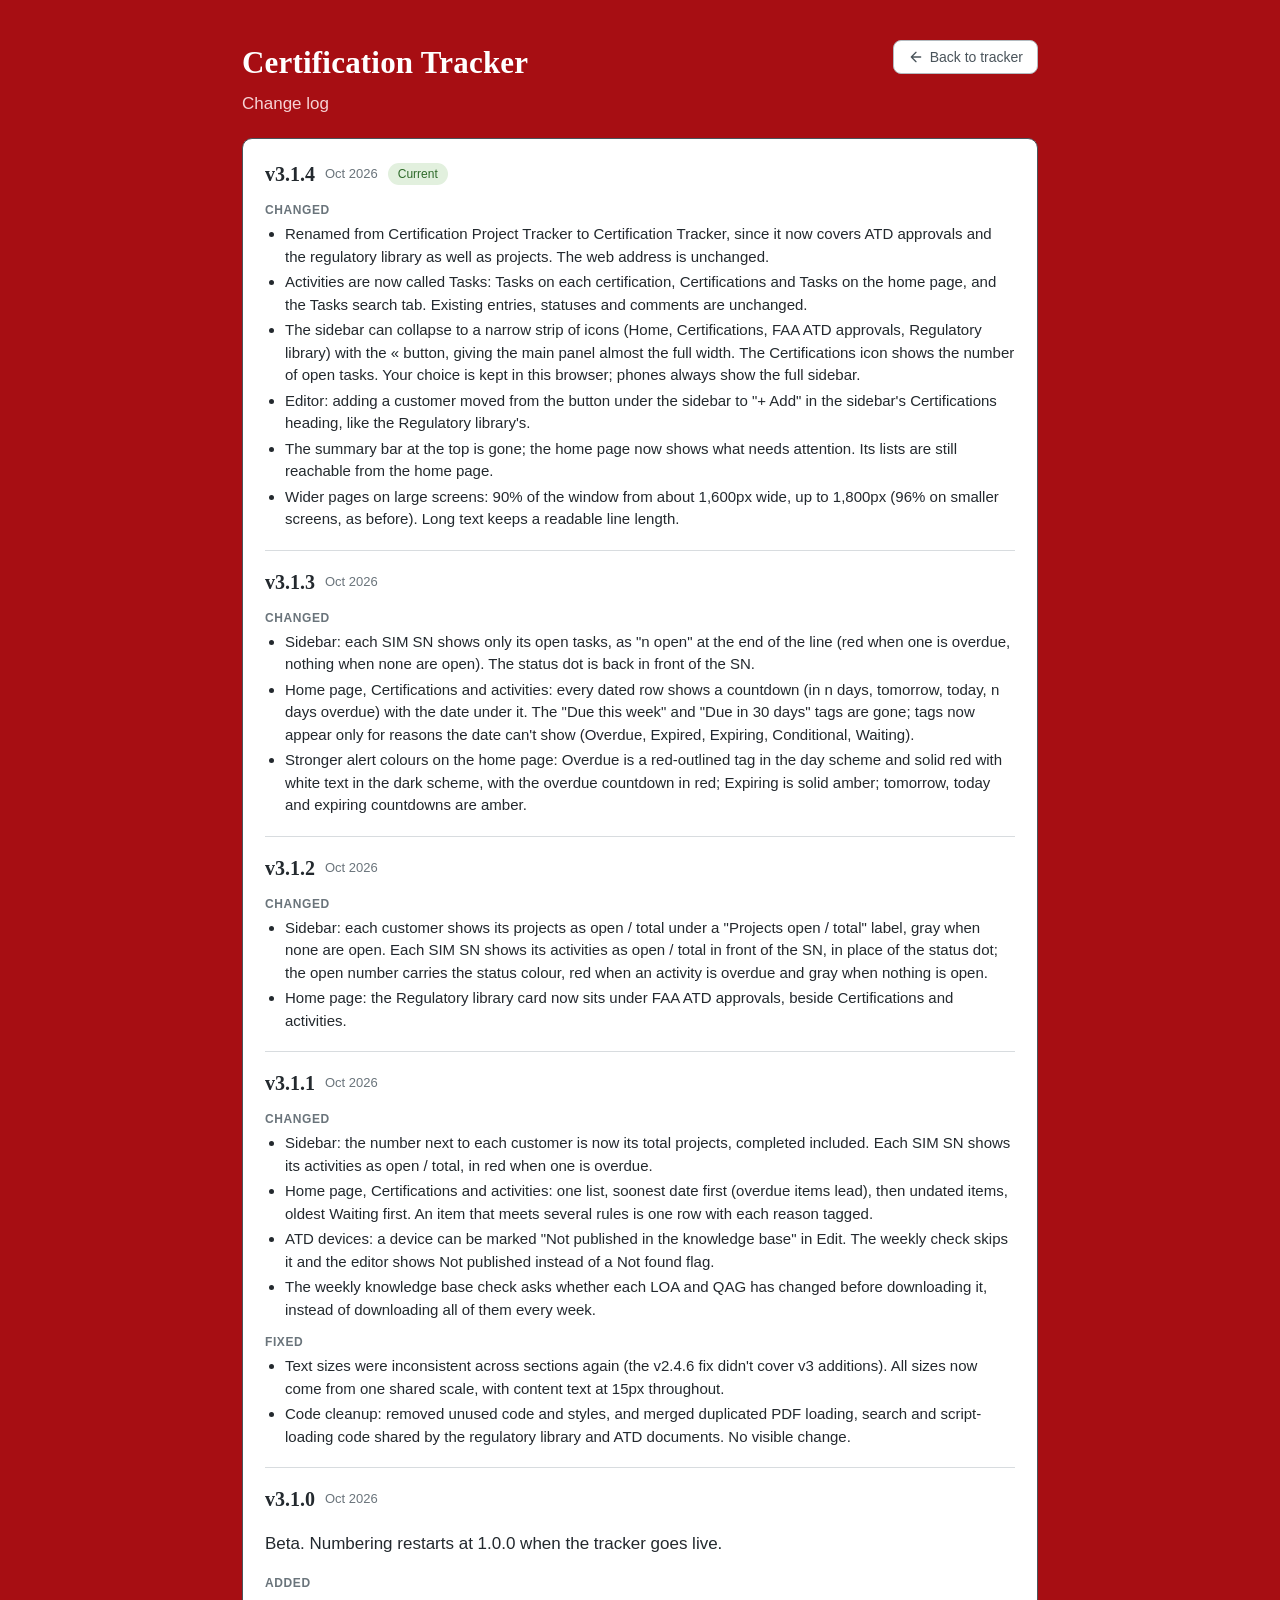
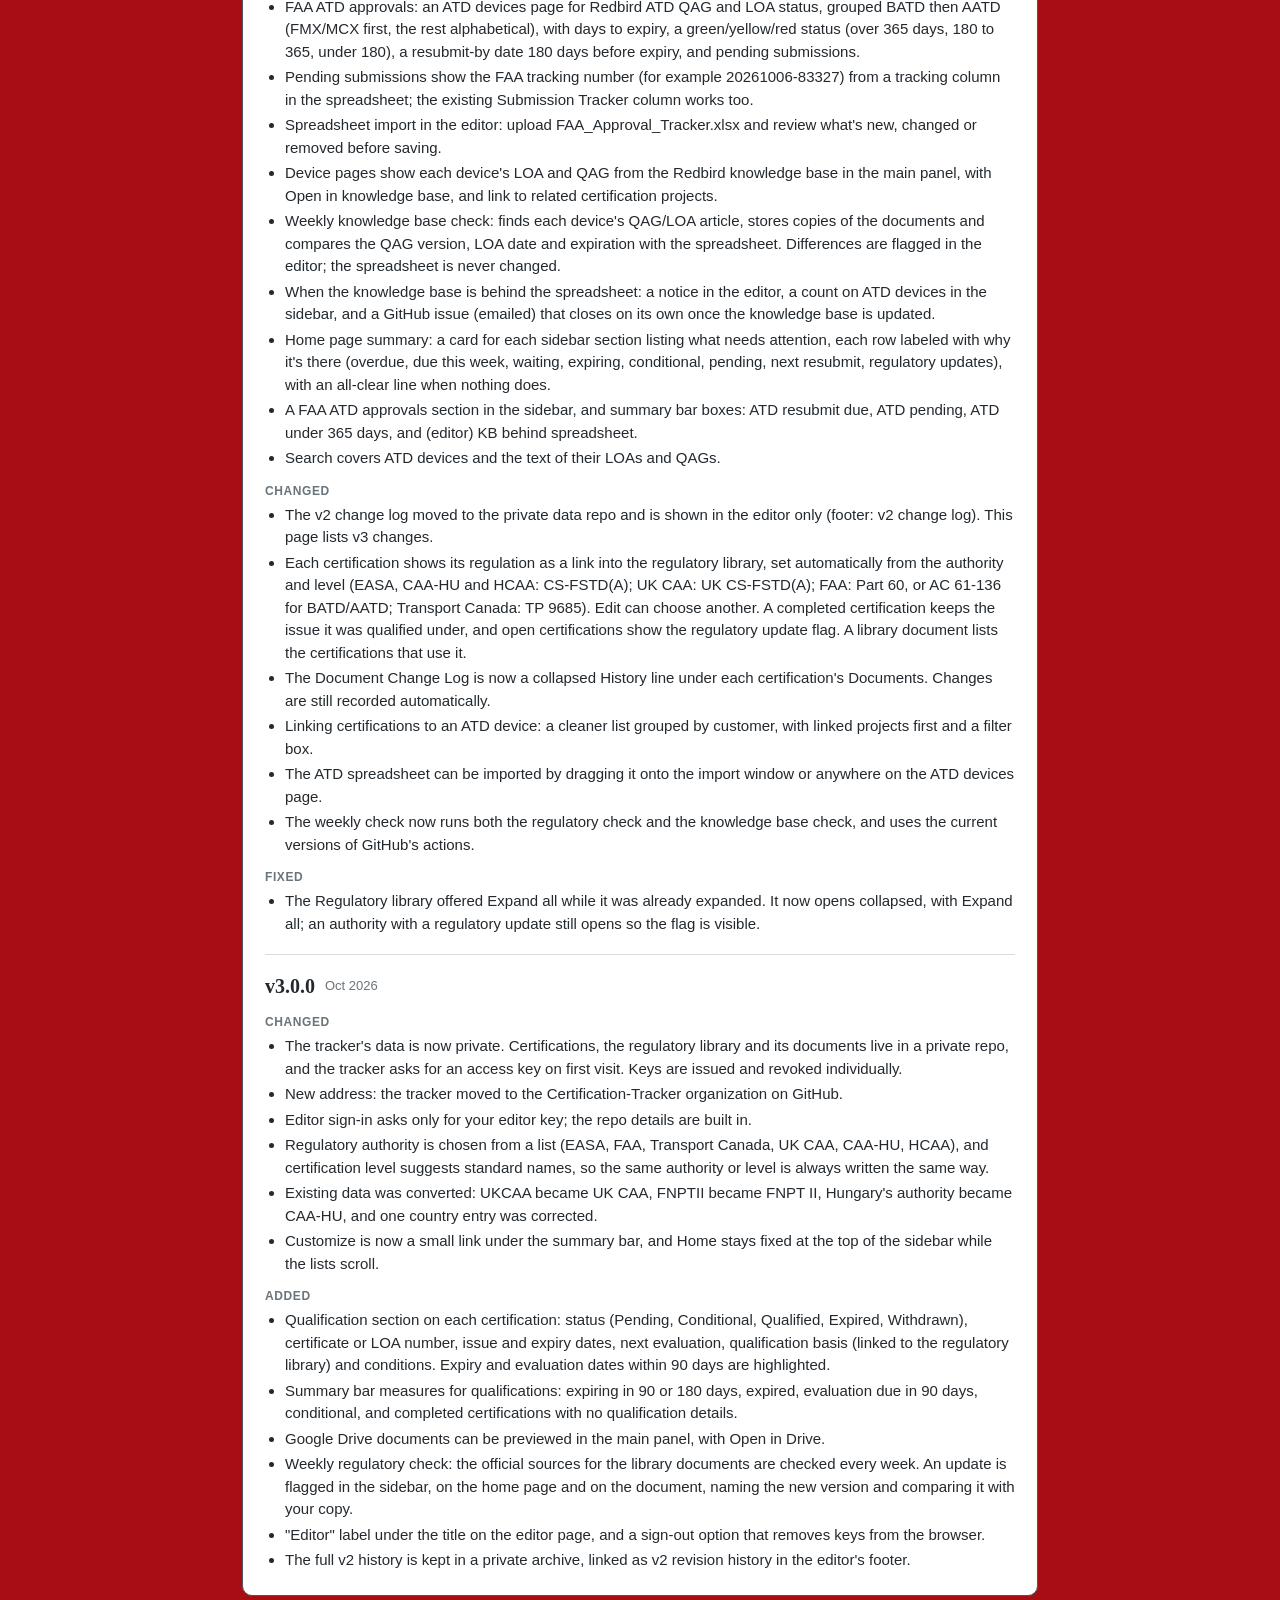
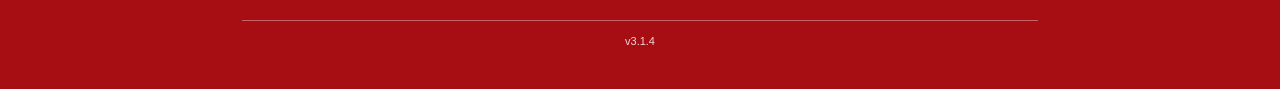
==== changelog.html @ 47c32624 "v.3.1.4." ====
<!DOCTYPE html>
<html lang="en">
<head>
<meta charset="UTF-8">
<meta name="viewport" content="width=device-width, initial-scale=1">
<title>Change log — Certification Tracker</title>
<link rel="stylesheet" href="assets/tracker.css?v=2.5.0">
<style>
  /* Change log page: shared colors and base styles come from assets/tracker.css. */
  body{padding:0;line-height:1.5;}
  .wrap{max-width:860px;margin:0 auto;padding:clamp(16px,4vw,40px) clamp(12px,3vw,32px);}
  .page-head{justify-content:space-between;align-items:flex-start;margin-bottom:22px;}
  .back{display:inline-flex;align-items:center;gap:6px;font-size:var(--fs-ui);border-radius:8px;border:1px solid var(--line-strong);background:var(--card);color:var(--ink-soft);padding:8px 14px;}
  .back:hover{background:var(--hover);color:var(--ink);border-color:var(--edit-hover-line);}
  .back:focus-visible{outline:2px solid var(--action-ink);outline-offset:2px;}
  .back svg{width:16px;height:16px;}
  .card{background:var(--card);border:1px solid var(--card-line);border-radius:var(--radius);padding:4px 22px;}
  .ver{padding:16px 0;}
  .ver + .ver{border-top:1px solid var(--line);}
  .vh{display:flex;align-items:center;gap:10px;flex-wrap:wrap;margin:0;font-size:inherit;font-weight:400;}
  .vn{font-family:var(--serif);font-size:var(--fs-xl);font-weight:700;color:var(--ink);}
  .vd{font-size:var(--fs-sm);color:var(--ink-faint);}
  .cur{font-size:var(--fs-xs);padding:2px 10px;border-radius:99px;background:var(--sage-bg);color:var(--sage);}
  .grp{font-size:var(--fs-xs);font-weight:700;color:var(--ink-faint);text-transform:uppercase;letter-spacing:0.05em;margin:12px 0 4px;}
  .card ul{margin:0;padding-left:20px;font-size:var(--fs-body);}
  .card li{margin:3px 0;}
</style>
</head>
<body>
<div class="wrap">
  <header class="page-head">
    <div>
      <h1>Certification Tracker</h1>
      <p class="sub">Change log</p>
    </div>
    <button class="back" id="back-btn" type="button"><svg viewBox="0 0 24 24" fill="none" stroke="currentColor" stroke-width="2" stroke-linecap="round" stroke-linejoin="round" aria-hidden="true"><path d="M19 12H5M12 19l-7-7 7-7"/></svg>Back to tracker</button>
  </header>
  <main class="card">
      <section class="ver" id="v3.1.4">
        <h2 class="vh"><span class="vn">v3.1.4</span> <span class="vd">Oct 2026</span> <span class="cur">Current</span></h2>
        <h3 class="grp">Changed</h3>
        <ul>
          <li>Renamed from Certification Project Tracker to Certification Tracker, since it now covers ATD approvals and the regulatory library as well as projects. The web address is unchanged.</li>
          <li>Activities are now called Tasks: Tasks on each certification, Certifications and Tasks on the home page, and the Tasks search tab. Existing entries, statuses and comments are unchanged.</li>
          <li>The sidebar can collapse to a narrow strip of icons (Home, Certifications, FAA ATD approvals, Regulatory library) with the « button, giving the main panel almost the full width. The Certifications icon shows the number of open tasks. Your choice is kept in this browser; phones always show the full sidebar.</li>
          <li>Editor: adding a customer moved from the button under the sidebar to "+ Add" in the sidebar's Certifications heading, like the Regulatory library's.</li>
          <li>The summary bar at the top is gone; the home page now shows what needs attention. Its lists are still reachable from the home page.</li>
          <li>Wider pages on large screens: 90% of the window from about 1,600px wide, up to 1,800px (96% on smaller screens, as before). Long text keeps a readable line length.</li>
        </ul>
      </section>
      <section class="ver" id="v3.1.3">
        <h2 class="vh"><span class="vn">v3.1.3</span> <span class="vd">Oct 2026</span></h2>
        <h3 class="grp">Changed</h3>
        <ul>
          <li>Sidebar: each SIM SN shows only its open tasks, as "n open" at the end of the line (red when one is overdue, nothing when none are open). The status dot is back in front of the SN.</li>
          <li>Home page, Certifications and activities: every dated row shows a countdown (in n days, tomorrow, today, n days overdue) with the date under it. The "Due this week" and "Due in 30 days" tags are gone; tags now appear only for reasons the date can't show (Overdue, Expired, Expiring, Conditional, Waiting).</li>
          <li>Stronger alert colours on the home page: Overdue is a red-outlined tag in the day scheme and solid red with white text in the dark scheme, with the overdue countdown in red; Expiring is solid amber; tomorrow, today and expiring countdowns are amber.</li>
        </ul>
      </section>
      <section class="ver" id="v3.1.2">
        <h2 class="vh"><span class="vn">v3.1.2</span> <span class="vd">Oct 2026</span></h2>
        <h3 class="grp">Changed</h3>
        <ul>
          <li>Sidebar: each customer shows its projects as open / total under a "Projects open / total" label, gray when none are open. Each SIM SN shows its activities as open / total in front of the SN, in place of the status dot; the open number carries the status colour, red when an activity is overdue and gray when nothing is open.</li>
          <li>Home page: the Regulatory library card now sits under FAA ATD approvals, beside Certifications and activities.</li>
        </ul>
      </section>
      <section class="ver" id="v3.1.1">
        <h2 class="vh"><span class="vn">v3.1.1</span> <span class="vd">Oct 2026</span></h2>
        <h3 class="grp">Changed</h3>
        <ul>
          <li>Sidebar: the number next to each customer is now its total projects, completed included. Each SIM SN shows its activities as open / total, in red when one is overdue.</li>
          <li>Home page, Certifications and activities: one list, soonest date first (overdue items lead), then undated items, oldest Waiting first. An item that meets several rules is one row with each reason tagged.</li>
          <li>ATD devices: a device can be marked "Not published in the knowledge base" in Edit. The weekly check skips it and the editor shows Not published instead of a Not found flag.</li>
          <li>The weekly knowledge base check asks whether each LOA and QAG has changed before downloading it, instead of downloading all of them every week.</li>
        </ul>
        <h3 class="grp">Fixed</h3>
        <ul>
          <li>Text sizes were inconsistent across sections again (the v2.4.6 fix didn't cover v3 additions). All sizes now come from one shared scale, with content text at 15px throughout.</li>
          <li>Code cleanup: removed unused code and styles, and merged duplicated PDF loading, search and script-loading code shared by the regulatory library and ATD documents. No visible change.</li>
        </ul>
      </section>
      <section class="ver" id="v3.1.0">
        <h2 class="vh"><span class="vn">v3.1.0</span> <span class="vd">Oct 2026</span></h2>
        <p>Beta. Numbering restarts at 1.0.0 when the tracker goes live.</p>
        <h3 class="grp">Added</h3>
        <ul>
          <li>FAA ATD approvals: an ATD devices page for Redbird ATD QAG and LOA status, grouped BATD then AATD (FMX/MCX first, the rest alphabetical), with days to expiry, a green/yellow/red status (over 365 days, 180 to 365, under 180), a resubmit-by date 180 days before expiry, and pending submissions.</li>
          <li>Pending submissions show the FAA tracking number (for example 20261006-83327) from a tracking column in the spreadsheet; the existing Submission Tracker column works too.</li>
          <li>Spreadsheet import in the editor: upload FAA_Approval_Tracker.xlsx and review what's new, changed or removed before saving.</li>
          <li>Device pages show each device's LOA and QAG from the Redbird knowledge base in the main panel, with Open in knowledge base, and link to related certification projects.</li>
          <li>Weekly knowledge base check: finds each device's QAG/LOA article, stores copies of the documents and compares the QAG version, LOA date and expiration with the spreadsheet. Differences are flagged in the editor; the spreadsheet is never changed.</li>
          <li>When the knowledge base is behind the spreadsheet: a notice in the editor, a count on ATD devices in the sidebar, and a GitHub issue (emailed) that closes on its own once the knowledge base is updated.</li>
          <li>Home page summary: a card for each sidebar section listing what needs attention, each row labeled with why it's there (overdue, due this week, waiting, expiring, conditional, pending, next resubmit, regulatory updates), with an all-clear line when nothing does.</li>
          <li>A FAA ATD approvals section in the sidebar, and summary bar boxes: ATD resubmit due, ATD pending, ATD under 365 days, and (editor) KB behind spreadsheet.</li>
          <li>Search covers ATD devices and the text of their LOAs and QAGs.</li>
        </ul>
        <h3 class="grp">Changed</h3>
        <ul>
          <li>The v2 change log moved to the private data repo and is shown in the editor only (footer: v2 change log). This page lists v3 changes.</li>
          <li>Each certification shows its regulation as a link into the regulatory library, set automatically from the authority and level (EASA, CAA-HU and HCAA: CS-FSTD(A); UK CAA: UK CS-FSTD(A); FAA: Part 60, or AC 61-136 for BATD/AATD; Transport Canada: TP 9685). Edit can choose another. A completed certification keeps the issue it was qualified under, and open certifications show the regulatory update flag. A library document lists the certifications that use it.</li>
          <li>The Document Change Log is now a collapsed History line under each certification's Documents. Changes are still recorded automatically.</li>
          <li>Linking certifications to an ATD device: a cleaner list grouped by customer, with linked projects first and a filter box.</li>
          <li>The ATD spreadsheet can be imported by dragging it onto the import window or anywhere on the ATD devices page.</li>
          <li>The weekly check now runs both the regulatory check and the knowledge base check, and uses the current versions of GitHub's actions.</li>
        </ul>
        <h3 class="grp">Fixed</h3>
        <ul>
          <li>The Regulatory library offered Expand all while it was already expanded. It now opens collapsed, with Expand all; an authority with a regulatory update still opens so the flag is visible.</li>
        </ul>
      </section>
      <section class="ver" id="v3.0.0">
        <h2 class="vh"><span class="vn">v3.0.0</span> <span class="vd">Oct 2026</span></h2>
        <h3 class="grp">Changed</h3>
        <ul>
          <li>The tracker&#x27;s data is now private. Certifications, the regulatory library and its documents live in a private repo, and the tracker asks for an access key on first visit. Keys are issued and revoked individually.</li>
          <li>New address: the tracker moved to the Certification-Tracker organization on GitHub.</li>
          <li>Editor sign-in asks only for your editor key; the repo details are built in.</li>
          <li>Regulatory authority is chosen from a list (EASA, FAA, Transport Canada, UK CAA, CAA-HU, HCAA), and certification level suggests standard names, so the same authority or level is always written the same way.</li>
          <li>Existing data was converted: UKCAA became UK CAA, FNPTII became FNPT II, Hungary&#x27;s authority became CAA-HU, and one country entry was corrected.</li>
          <li>Customize is now a small link under the summary bar, and Home stays fixed at the top of the sidebar while the lists scroll.</li>
        </ul>
        <h3 class="grp">Added</h3>
        <ul>
          <li>Qualification section on each certification: status (Pending, Conditional, Qualified, Expired, Withdrawn), certificate or LOA number, issue and expiry dates, next evaluation, qualification basis (linked to the regulatory library) and conditions. Expiry and evaluation dates within 90 days are highlighted.</li>
          <li>Summary bar measures for qualifications: expiring in 90 or 180 days, expired, evaluation due in 90 days, conditional, and completed certifications with no qualification details.</li>
          <li>Google Drive documents can be previewed in the main panel, with Open in Drive.</li>
          <li>Weekly regulatory check: the official sources for the library documents are checked every week. An update is flagged in the sidebar, on the home page and on the document, naming the new version and comparing it with your copy.</li>
          <li>&quot;Editor&quot; label under the title on the editor page, and a sign-out option that removes keys from the browser.</li>
          <li>The full v2 history is kept in a private archive, linked as v2 revision history in the editor&#x27;s footer.</li>
        </ul>
      </section>
  </main>
  <div class="version-footer">v3.1.4</div>
</div>
<script>
// Return to whichever tracker page opened this one; otherwise go to the view-only page.
document.getElementById('back-btn').addEventListener('click', () => {
  let sameSite = false;
  try{ sameSite = !!document.referrer && new URL(document.referrer).origin === location.origin; }catch(e){}
  if(sameSite && history.length > 1) history.back();
  else location.href = 'index.html';
});
</script>
</body>
</html>
---- assets/tracker.css ----
/* Certification Tracker — shared styles for the view-only page, the editor and the change log. */
:root{
  color-scheme: light dark;
  /* Type scale (3.1.1): every text size in the tracker comes from this list. */
  --fs-2xs:11px;      /* tiny tags */
  --fs-xs:12px;       /* labels, pills, metadata */
  --fs-sm:13px;       /* secondary text, notes */
  --fs-ui:14px;       /* buttons, tabs, controls */
  --fs-body:15px;     /* content: entries, rows, values */
  --fs-input:16px;    /* form fields (16px stops phones zooming in) */
  --fs-lg:17px;       /* section headings */
  --fs-base:17px;     /* page default */
  --fs-xl:20px;       /* summary numbers, dialog titles */
  --fs-title:22px;    /* page titles */
  --fs-display:28px;  /* home title */
  --fs-brand:31px;    /* header */

  --bg:#A70E13;
  --on-bg:#FFFFFF;
  --on-bg-soft:#F6D2D4;
  --on-bg-line:rgba(255,255,255,0.35);
  --card:#FFFFFF;
  --card-line:#4A545B;
  --line:#D8DCDF;
  --line-strong:#B4BBC0;
  --hover:#E1E5E8;
  --neutral-bg:#E6E9EB;
  --thread-bg:#F4F6F7;
  --backdrop:rgba(20,24,27,0.45);
  --ink:#23292E;
  --ink-soft:#4A545B;
  --ink-faint:#6A747B;
  --accent:#A70E13;
  --accent-hover:#8C0B10;
  --accent-ink:#A70E13;
  --hover-ink:#A70E13;
  --accent-bg:#FBE8E9;
  --on-accent:#FFFFFF;
  --rust:#C2410C;
  --rust-bg:#FFEDD5;
  --rust-strong:#9A3409;
  --rust-bg-strong:#FFE0C2;
  --gold:#875A00;
  --gold-bg:#FCEFD3;
  --sage:#2E6A2A;
  --sage-bg:#E2F0DE;
  --sage-strong:#1F4D1C;
  --sage-bg-strong:#CFE6C8;
  --slate:#2E5A88;
  --slate-bg:#E2EBF5;
  --plum:#6B3FA0;
  --plum-bg:#EFE6F8;
  --edit-hover-line:#1D5FA8;
  --field-bg:#FFFFFF;
  --action:#1D5FA8;
  --action-hover:#174C87;
  --action-ink:#1D5FA8;
  --del:#A70E13;
  --del-line:#A70E13;
  --del-bg:#FBE8E9;
  --del-strong:#7A0A0E;
  --del-bg-strong:#F6D2D4;
  --radius:10px;
  --serif: Calibri, "Segoe UI", Georgia, serif;
  --sans: Calibri, "Segoe UI", -apple-system, BlinkMacSystemFont, Helvetica, Arial, sans-serif;
}
@media (prefers-color-scheme: dark){
  :root{
    --bg:#000000;
    --on-bg:#FFFFFF;
    --on-bg-soft:#B8C1C7;
    --on-bg-line:#333333;
    --card:#353D43;
    --card-line:#A70E13;
    --line:#4A545B;
    --line-strong:#7C8790;
    --hover:#434C53;
    --neutral-bg:#454E55;
    --thread-bg:#2C3338;
    --backdrop:rgba(0,0,0,0.6);
    --ink:#FFFFFF;
    --ink-soft:#E4E8EB;
    --ink-faint:#B8C1C7;
    --accent:#A70E13;
    --accent-hover:#C0151B;
    --accent-ink:#FF6B6F;
    --hover-ink:#FF6B6F;
    --accent-bg:#4A2A2E;
    --on-accent:#FFFFFF;
    --rust:#FF9D66;
    --rust-bg:#4E3325;
    --rust-strong:#FFB085;
    --rust-bg-strong:#4E3325;
    --gold:#E7C07E;
    --gold-bg:#4A3D22;
    --sage:#C6E0BE;
    --sage-bg:#2E4630;
    --sage-strong:#D6EBCF;
    --sage-bg-strong:#3A5A3C;
    --slate:#C9D6E6;
    --slate-bg:#2E3C4B;
    --plum:#D7C3F0;
    --plum-bg:#3D2F4E;
    --edit-hover-line:#6FA8E8;
    --field-bg:#000000;
    --action:#2F6DB5;
    --action-hover:#3B7BC4;
    --action-ink:#6FA8E8;
    --del:#FF8E91;
    --del-line:#FF6B6F;
    --del-bg:#4A2A2E;
    --del-strong:#FFA3A6;
    --del-bg-strong:#5C3238;
  }
}
html{-webkit-text-size-adjust:100%;text-size-adjust:100%;}
a{color:var(--action-ink);}
*{box-sizing:border-box;}
body{
  margin:0;
  background:var(--bg);
  color:var(--ink);
  font-family:var(--sans);
  font-size:var(--fs-base);
  padding:clamp(16px, 4vw, 40px) clamp(12px, 3vw, 32px) 60px;
}
.wrap{max-width:96vw;margin:0 auto;}
/* 3.1.4: 96% of the window below about 1,600px; 90% above, up to 1,800px. */
@media (min-width: 1600px){ .wrap{max-width:min(1800px, 90vw);} }
h1{
  color:var(--on-bg);
  font-family:var(--serif);
  font-weight:700;
  font-size:var(--fs-brand);
  margin:0 0 4px;
  letter-spacing:0.2px;
}

button{
  font-family:var(--sans);
  font-size:var(--fs-ui);
  cursor:pointer;
  border-radius:8px;
  border:1px solid var(--line);
  background:var(--card);
  padding:8px 14px;
  color:var(--ink);
}
button:hover{border-color:var(--ink-faint);}

.btn-primary{
  background:var(--action);
  border-color:var(--action);
  color:#FFFFFF;
}
.btn-primary:hover{background:var(--action-hover);border-color:var(--action-hover);}
.btn-text{
  display:inline-flex;
  align-items:center;
  gap:5px;
  height:28px;
  padding:0 10px;
  font-size:var(--fs-sm);
  line-height:1;
  border-radius:6px;
  border:1px solid var(--line-strong);
  background:transparent;
  color:var(--ink-soft);
  white-space:nowrap;
}

.btn-text svg{width:15px;height:15px;flex-shrink:0;}
.btn-text.danger{color:var(--del);border-color:var(--del-line);background:var(--del-bg);}

.btn-text.ok{color:var(--sage);border-color:var(--sage);background:var(--sage-bg);}

.cert-actions{display:flex;gap:6px;flex-shrink:0;flex-wrap:wrap;justify-content:flex-end;}
.detail-actions{gap:6px;}
@media (max-width: 640px){
  .btn-text.compact .btn-label{display:none;}
  .btn-text{height:34px;}
  .btn-text.compact{padding:0;width:34px;justify-content:center;}
}

.empty{
  background:var(--card);
  border:1px dashed var(--card-line);
  border-radius:var(--radius);
  padding:36px 20px;
  text-align:center;
  color:var(--ink-soft);
}
.empty p{margin:0 0 14px;font-size:var(--fs-lg);}

.pill{
  font-size:var(--fs-xs);
  padding:3px 9px;
  border-radius:99px;
  white-space:nowrap;
  font-weight:600;
  display:inline-block;
}

.pill-overdue{background:var(--rust-bg);color:var(--rust);}
.pill-slate{background:var(--slate-bg);color:var(--slate);margin-right:6px;}
.pill-gold{background:var(--gold-bg);color:var(--gold);margin-right:6px;}
.pill-sage{background:var(--sage-bg);color:var(--sage);margin-right:6px;}
.pill-plum{background:var(--plum-bg);color:var(--plum);margin-right:6px;}
.due-cell.overdue{color:var(--rust);font-weight:600;}

.doc-loc{
  font-family:ui-monospace,"SF Mono",Consolas,monospace;
  font-size:var(--fs-xs);
  color:var(--ink-faint);
  margin-top:4px;
  word-break:break-all;
  user-select:all;
}
.doc-loc a{color:var(--action-ink);text-decoration:underline;}
.field-grid .fv a{color:var(--action-ink);text-decoration:underline;}

.tab-count{
  font-size:var(--fs-xs);
  background:var(--slate-bg);
  color:var(--slate);
  padding:1px 7px;
  border-radius:99px;
  font-weight:600;
}
.tab-overdue-dot{
  width:7px;
  height:7px;
  border-radius:50%;
  background:var(--rust);
  display:inline-block;
}

.field-grid{
  display:grid;
  grid-template-columns:repeat(auto-fit, minmax(220px, 1fr));
  gap:10px 20px;
  margin-top:10px;
  font-size:var(--fs-body);
}
.field-grid .fk{
  font-size:var(--fs-xs);
  color:var(--ink-faint);
  margin-bottom:2px;
}
.field-grid .fv{color:var(--ink);}

.changelog{
  margin-top:12px;
  padding-top:10px;
  border-top:1px solid var(--line);
}
.changelog-entry{
  display:flex;
  gap:10px;
  font-size:var(--fs-body);
  padding:3px 0;
}
.changelog-date{
  font-size:var(--fs-sm);
  padding-top:1px;
  color:var(--ink-faint);
  min-width:80px;
  flex-shrink:0;
}
.changelog-text{color:var(--ink-soft);}
.activity-entry{
  font-size:var(--fs-body);
  padding:8px 0;
  border-bottom:1px solid var(--line);
}
.activity-entry:last-child{border-bottom:none;}
.activity-entry-top{
  display:flex;
  justify-content:space-between;
  align-items:flex-start;
  gap:10px;
}
.changelog-editable{justify-content:space-between;align-items:flex-start;border-bottom:1px solid var(--line);padding:5px 0;}
.changelog-editable:last-child{border-bottom:none;}
.changelog-main{display:flex;gap:10px;min-width:0;overflow-wrap:anywhere;}
.changelog-editable .cert-actions{flex-shrink:0;}
.late-note{color:var(--ink-faint);font-style:italic;}
/* Activity status groups */
.act-head{display:flex;justify-content:space-between;align-items:center;gap:8px;flex-wrap:wrap;}
.act-head-tools{display:flex;gap:6px;align-items:center;}
.act-toggle-all{
  display:inline-flex;align-items:center;gap:5px;height:28px;padding:0 10px;
  font-family:var(--sans);font-size:var(--fs-sm);line-height:1;white-space:nowrap;
  border-radius:6px;border:1px solid var(--line-strong);background:transparent;color:var(--ink-soft);
}
.act-toggle-all svg{width:15px;height:15px;flex-shrink:0;}
.act-toggle-all:hover{background:var(--hover);color:var(--ink);border-color:var(--edit-hover-line);}
@media (max-width: 640px){ .act-toggle-all{height:34px;} }
.act-group{
  display:flex;align-items:center;gap:6px;flex-wrap:wrap;width:100%;
  padding:10px 0;margin:0;border:none;border-bottom:1px solid var(--line);border-radius:0;
  background:none;font-family:var(--sans);font-size:var(--fs-body);color:var(--ink-soft);text-align:left;cursor:pointer;
}
.act-group:hover{border-color:var(--line);}
.act-group:hover .act-group-count{color:var(--action-ink);text-decoration:underline;}
.act-group > svg{width:14px;height:14px;flex-shrink:0;color:var(--ink-faint);transition:transform 0.15s;}
.act-group[aria-expanded="true"] > svg{transform:rotate(90deg);}
.act-group .pill{margin-right:0;}
.act-group-date{margin-left:auto;font-size:var(--fs-sm);color:var(--ink-faint);}
.act-group-body{padding-left:20px;border-bottom:1px solid var(--line);}
.act-group-body .activity-entry:last-child{border-bottom:none;}
.act-groups > :last-child{border-bottom:none;}
@media (prefers-reduced-motion: reduce){ .act-group > svg{transition:none;} }
/* Sidebar Expand all / Collapse all */
/* Activity comments */
.comments-toggle{
  display:inline-flex;align-items:center;gap:4px;
  margin-top:6px;padding:2px 0;border:none;background:none;
  font-family:var(--sans);font-size:var(--fs-sm);color:var(--action-ink);cursor:pointer;
}
.comments-toggle:hover{text-decoration:underline;border:none;}
.comments-toggle svg{width:14px;height:14px;transition:transform 0.15s;}
.comments-toggle[aria-expanded="true"] svg{transform:rotate(90deg);}
.comments-toggle .cc-zero{color:var(--ink-faint);}
.comment-thread{
  margin:8px 0 2px;padding:6px 12px 8px;
  background:var(--thread-bg);border-left:3px solid var(--line-strong);
}
.comment{display:flex;justify-content:space-between;align-items:flex-start;gap:10px;padding:6px 0;border-bottom:1px solid var(--line);font-size:var(--fs-body);}
.comment-list .comment:last-child{border-bottom:none;}
.comment-text{color:var(--ink-soft);overflow-wrap:anywhere;min-width:0;}
.comment-stamp{font-size:var(--fs-xs);color:var(--ink-faint);margin-top:2px;}
.comment-empty{font-size:var(--fs-body);color:var(--ink-faint);padding:4px 0;}
.comment-del{
  flex-shrink:0;display:inline-flex;align-items:center;justify-content:center;
  width:26px;height:26px;padding:0;border:1px solid transparent;border-radius:6px;
  background:none;color:var(--ink-faint);cursor:pointer;
}
.comment-del svg{width:14px;height:14px;}
.comment-del:hover{color:var(--del);border-color:var(--del-line);background:var(--del-bg);}
.comment-add{display:flex;gap:8px;align-items:flex-start;margin-top:8px;}
.comment-add textarea{
  flex:1;min-width:0;min-height:38px;height:38px;resize:vertical;
  font-family:var(--sans);font-size:var(--fs-input);padding:7px 10px;
  border:1px solid var(--line);border-radius:8px;background:var(--field-bg);color:var(--ink);
}
.comment-add textarea:focus-visible{outline:2px solid var(--action-ink);outline-offset:1px;}
.comment-add .btn-primary{height:38px;padding:0 14px;flex-shrink:0;}
.comment-err{font-size:var(--fs-sm);color:var(--del);margin-top:4px;}
@media (prefers-reduced-motion: reduce){ .comments-toggle svg{transition:none;} }
.rich-text{white-space:normal;overflow-wrap:anywhere;}
.rich-text .text-list{margin:2px 0;padding-left:20px;}
.rich-text .text-list li{margin:1px 0;}
.activity-meta{
  font-size:var(--fs-sm);
  color:var(--ink-faint);
  margin-top:3px;
}

.modal-bg{
  position:fixed;inset:0;
  background:var(--backdrop);
  display:none;
  align-items:flex-start;
  justify-content:center;
  padding:40px 16px;
  z-index:10;
  overflow-y:auto;
}
.modal-bg.open{display:flex;}
.modal{
  background:var(--card);
  border-radius:var(--radius);
  padding:22px;
  max-width:min(520px, 92vw);
  width:100%;
}
.modal h3{
  font-family:var(--serif);
  font-weight:500;
  font-size:var(--fs-xl);
  margin:0 0 16px;
}
.field{margin-bottom:12px;}
.field label{
  display:block;
  font-size:var(--fs-sm);
  color:var(--ink-soft);
  margin-bottom:4px;
}
.field input, .field select, .field textarea{
  width:100%;
  font-family:var(--sans);
  font-size:var(--fs-input);
  padding:8px 10px;
  border:1px solid var(--line);
  border-radius:8px;
  background:var(--field-bg);
  color:var(--ink);
}
.field textarea{resize:vertical;min-height:56px;}
.field-row{display:flex;gap:10px;}
.field-row .field{flex:1;}
.modal-actions{
  display:flex;
  justify-content:flex-end;
  gap:8px;
  margin-top:18px;
  align-items:center;
}
.mode-tag{font-size:var(--fs-2xs);font-weight:400;padding:1px 7px;border-radius:99px;background:var(--slate-bg);color:var(--slate);margin-left:6px;}
.field-hint{font-size:var(--fs-xs);color:var(--ink-faint);margin-top:3px;}
.err{color:var(--rust);font-size:var(--fs-sm);margin-top:4px;display:none;}
.loading{color:var(--on-bg-soft);font-size:var(--fs-body);padding:20px 0;}

@media (max-width: 640px){
  .field-grid{grid-template-columns:1fr;}

}
.sync-banner{
  font-size:var(--fs-sm);
  padding:10px 14px;
  border-radius:8px;
  margin-bottom:16px;
  border:1px solid var(--line);
}
.sync-banner.info{background:var(--slate-bg);color:var(--slate);border-color:var(--slate);}
.sync-banner.error{background:var(--rust-bg);color:var(--rust);border-color:var(--rust);}
.sync-banner.success{background:var(--sage-bg);color:var(--sage);border-color:var(--sage);}
.sync-banner a{color:inherit;text-decoration:underline;}
.btn-danger{display:inline-flex;align-items:center;gap:6px;background:var(--del-bg);border-color:var(--del-line);color:var(--del);}
.btn-danger:hover{background:var(--del-bg-strong);border-color:var(--del-strong);color:var(--del);}
.btn-danger svg{width:16px;height:16px;}
#confirm-body p{margin:0 0 8px;line-height:1.45;}
.confirm-context{font-size:var(--fs-sm);color:var(--ink-faint);}
/* Sidebar: open-only counts, Completed tag */
.tab-count.zero{background:var(--neutral-bg);color:var(--ink-faint);font-weight:400;}
.status-spacer{visibility:hidden;}
.side-done-tag{display:inline-block;font-size:var(--fs-2xs);font-weight:600;line-height:1.4;padding:0 7px;border-radius:99px;background:var(--sage-bg);color:var(--sage);margin-left:4px;vertical-align:1px;}
.detail-completed{font-size:var(--fs-body);color:var(--sage);margin-top:3px;}
.version-footer a{color:var(--on-bg);text-decoration:underline;text-underline-offset:2px;}
.version-footer a:hover{text-decoration-thickness:2px;}
.version-footer{
  margin-top:24px;
  padding-top:12px;
  border-top:1px solid var(--on-bg-line);
  font-size:var(--fs-2xs);
  color:var(--on-bg-soft);
  text-align:center;
}
/* Sidebar layout */
.layout{
  display:grid;
  grid-template-columns:minmax(220px, 290px) minmax(0, 1fr);
  gap:16px;
  align-items:start;
}
.sidebar{
  background:var(--card);
  border:1px solid var(--card-line);
  border-radius:var(--radius);
  padding:6px;
  position:sticky;
  top:16px;
  max-height:calc(100vh - 32px);
  overflow-y:auto;
}
.side-customer-btn{
  width:100%;
  display:flex;
  align-items:center;
  gap:8px;
  background:none;
  border:none;
  border-radius:8px;
  padding:10px;
  font-family:var(--serif);
  font-size:var(--fs-body);
  color:var(--ink-soft);
  text-align:left;
}

.side-customer.has-active .side-customer-btn{color:var(--ink);font-weight:700;}
.side-customer.has-active .side-customer-name{color:var(--hover-ink);font-weight:700;}
.side-customer-name{flex:1;min-width:0;overflow-wrap:break-word;}
.sidebar .chevron{
  display:inline-block;
  font-size:var(--fs-xs);
  color:var(--ink-faint);
  transition:transform 0.15s ease;
}
.sidebar .chevron.open{transform:rotate(90deg);}
.side-certs{padding:0 0 8px 18px;}

.side-cert{
  width:100%;
  display:flex;
  align-items:flex-start;
  gap:8px;
  background:none;
  border:none;
  border-radius:6px;
  padding:7px 10px;
  font-size:var(--fs-body);
  color:var(--ink-soft);
  text-align:left;
}

.side-cert.active{background:var(--hover);}
.side-cert-name{flex:1;min-width:0;overflow-wrap:break-word;}
.side-cert-auth{display:block;font-size:var(--fs-sm);color:var(--ink-faint);}
.status-dot{width:8px;height:8px;border-radius:50%;flex-shrink:0;margin-top:6px;}
.dot-overdue{background:var(--rust);}
.dot-gold{background:var(--gold);}
.dot-slate{background:var(--slate);}
.dot-sage{background:var(--sage);}
.side-add{margin:6px 0 2px 10px;}
/* Sidebar column (the editor adds "Add customer" below the panel) */
.side-col{position:sticky;top:16px;display:flex;flex-direction:column;gap:8px;min-width:0;}
.side-col .sidebar{position:static;max-height:calc(100vh - 80px);}
.btn-text.side-add-customer{width:100%;height:36px;justify-content:center;background:var(--card);border-color:var(--card-line);color:var(--ink);font-size:var(--fs-ui);}
.btn-text.side-add-customer:hover{background:var(--hover);border-color:var(--edit-hover-line);}
.tab-note{margin-bottom:16px;}
.detail{
  background:var(--card);
  border:1px solid var(--card-line);
  border-radius:var(--radius);
  padding:16px 20px 18px;
  min-width:0;
  scroll-margin-top:12px;
}
.detail-head{
  display:flex;
  justify-content:space-between;
  align-items:flex-start;
  gap:12px;
}
.detail-context{font-size:var(--fs-sm);color:var(--ink-faint);margin-bottom:2px;}
.detail-title{
  font-family:var(--serif);
  font-size:var(--fs-title);
  font-weight:600;
  margin:0;
  line-height:1.2;
}
.activity-entry-top > :first-child{min-width:0;overflow-wrap:anywhere;}
.activity-entry-top .cert-actions{flex-shrink:0;}

.detail-actions{display:flex;justify-content:flex-end;margin-top:4px;}
button:focus-visible{outline:2px solid var(--action-ink);outline-offset:2px;}
@media (max-width: 760px){
  .layout{grid-template-columns:1fr;}
  .sidebar{position:static;max-height:none;}
  .side-col{position:static;}
  .side-col .sidebar{max-height:none;}
}
@media (prefers-reduced-motion: reduce){
  .sidebar .chevron{transition:none;}
}
/* Hover: grey shading; customer names turn bold Redbird red; button borders take their color */
.side-customer-btn:hover{background:var(--hover);}
.side-customer-btn:hover .side-customer-name{color:var(--hover-ink);font-weight:700;}
.side-cert:hover{background:var(--hover);}
.btn-text:hover{background:var(--hover);color:var(--ink);border-color:var(--edit-hover-line);}
.btn-text.danger:hover{background:var(--del-bg-strong);color:var(--del);border-color:var(--del-strong);}
a.btn-text{text-decoration:none;}
.btn-text.ok:hover{background:var(--sage-bg-strong);color:var(--sage);border-color:var(--sage-strong);}

/* Dark mode sidebar: selected customer gets a Redbird red highlight; text stays white */
@media (prefers-color-scheme: dark){
  .side-customer.has-active .side-customer-btn,
  .side-customer.has-active .side-customer-btn:hover{background:var(--accent);color:#FFFFFF;}
  .side-customer.has-active .side-customer-name,
  .side-customer.has-active .side-customer-btn:hover .side-customer-name{color:#FFFFFF;font-weight:700;}
  .side-customer.has-active .chevron{color:#FFFFFF;}
  .side-customer-btn:hover .side-customer-name{color:var(--ink);font-weight:700;}
}

/* ===== Header: title, search, Customize ===== */
.page-head{display:flex;align-items:center;flex-wrap:wrap;gap:10px 12px;margin-bottom:14px;}
.page-head .brand{flex:1 1 280px;min-width:0;}
.brand-link{color:inherit;text-decoration:none;}
.brand-link:hover{text-decoration:underline;text-underline-offset:3px;}
.sub{color:var(--on-bg-soft);font-size:var(--fs-lg);margin:0;}
.head-tools{display:flex;align-items:center;gap:8px;flex:0 0 auto;}
.search-wrap{position:relative;flex:0 1 auto;width:clamp(240px, 30vw, 380px);}
.search-box{display:flex;align-items:center;gap:6px;height:38px;padding:0 10px;border:1px solid var(--card-line);border-radius:8px;background:var(--field-bg);}
.search-box:focus-within{outline:2px solid var(--action-ink);outline-offset:1px;}
.search-box svg{width:16px;height:16px;color:var(--ink-faint);flex-shrink:0;}
.search-box input{flex:1;min-width:0;border:none;background:none;color:var(--ink);font-family:var(--sans);font-size:var(--fs-body);outline:none;padding:0;}
kbd{font-family:var(--sans);font-size:var(--fs-2xs);color:var(--ink-faint);border:1px solid var(--line-strong);border-radius:4px;padding:0 5px;}
.search-suggest{position:absolute;top:calc(100% + 4px);left:0;right:0;z-index:30;background:var(--card);border:1px solid var(--card-line);border-radius:8px;box-shadow:0 6px 18px rgba(0,0,0,0.18);padding:4px;}
.suggest-head{font-size:var(--fs-2xs);font-weight:700;letter-spacing:0.05em;text-transform:uppercase;color:var(--ink-faint);padding:6px 8px 4px;}
.suggest-item{display:flex;align-items:center;gap:8px;width:100%;border:none;background:none;border-radius:6px;padding:7px 8px;text-align:left;font-size:var(--fs-ui);color:var(--ink);}
.suggest-item svg{width:15px;height:15px;color:var(--ink-faint);flex-shrink:0;}
.suggest-item:hover,.suggest-item.active{background:var(--hover);}
.head-btn{display:inline-flex;align-items:center;gap:6px;height:38px;padding:0 12px;font-size:var(--fs-sm);border-radius:8px;border:1px solid var(--card-line);background:var(--card);color:var(--ink-soft);white-space:nowrap;}
.head-btn svg{width:16px;height:16px;}
.head-btn:hover{background:var(--hover);color:var(--ink);border-color:var(--edit-hover-line);}
.head-btn.primary{background:var(--action);border-color:var(--action);color:#FFFFFF;}
.head-btn.primary:hover{background:var(--action-hover);border-color:var(--action-hover);}
.icon-btn{display:inline-flex;align-items:center;justify-content:center;width:38px;height:38px;padding:0;border-radius:50%;border:1px solid var(--line);background:var(--card);color:var(--accent);}
.icon-btn svg{width:20px;height:20px;}
.icon-btn:hover{border-color:var(--accent);box-shadow:0 0 0 1px var(--accent);}
@media (max-width: 760px){
  .head-tools{flex:1 1 100%;flex-wrap:wrap;}
  .search-wrap{flex:1 1 100%;width:100%;}
  .head-tools kbd{display:none;}
}

.mini-btn{display:inline-flex;align-items:center;justify-content:center;width:26px;height:26px;padding:0;border:1px solid var(--line-strong);border-radius:6px;background:none;color:var(--ink-soft);}
.mini-btn svg{width:14px;height:14px;}
.mini-btn:hover:not(:disabled){border-color:var(--edit-hover-line);color:var(--ink);background:var(--hover);}
.mini-btn.danger:hover:not(:disabled){border-color:var(--del-line);color:var(--del);background:var(--del-bg);}
.mini-btn:disabled{opacity:0.35;cursor:default;}
.c-rust{color:var(--rust);}
.c-sage{color:var(--sage);}
.c-gold{color:var(--gold);}
.c-plum{color:var(--plum);}
.c-slate{color:var(--slate);}

/* ===== Sidebar sections ===== */
.side-home{display:flex;align-items:center;gap:8px;width:100%;border:none;background:none;border-radius:8px;padding:9px 10px;font-family:var(--serif);font-size:var(--fs-body);color:var(--ink-soft);text-align:left;}
.side-home svg{width:17px;height:17px;}
.side-home:hover{background:var(--hover);color:var(--ink);}
.side-home.active{background:var(--hover);color:var(--hover-ink);font-weight:700;}
.side-section{display:flex;justify-content:space-between;align-items:center;gap:8px;margin-top:6px;padding:10px 10px 4px;border-top:1px solid var(--line);}
.side-section-title{font-size:var(--fs-2xs);font-weight:700;letter-spacing:0.06em;text-transform:uppercase;color:var(--ink-faint);}
.side-section-tools{display:flex;gap:10px;}
.side-tool{background:none;border:none;padding:2px 0;border-radius:4px;font-size:var(--fs-sm);color:var(--action-ink);}
.side-tool:hover{text-decoration:underline;border:none;}
.side-empty{font-size:var(--fs-sm);color:var(--ink-faint);padding:4px 10px 8px;}
.side-doc svg{width:15px;height:15px;flex-shrink:0;margin-top:3px;color:var(--ink-faint);}

/* ===== Main panel views ===== */
.back-link{display:inline-flex;align-items:center;gap:5px;background:none;border:none;padding:0;margin-bottom:10px;font-size:var(--fs-ui);color:var(--action-ink);}
.back-link svg{width:15px;height:15px;}
.back-link:hover{text-decoration:underline;border:none;}
.home{padding:6px 0 10px;}
.home-title{font-family:var(--serif);font-size:var(--fs-display);font-weight:700;margin:0;}
.home-version{font-weight:400;color:var(--ink-faint);}
.home-counts{font-size:var(--fs-body);color:var(--ink-soft);margin:6px 0 0;}
.home-hint{font-size:var(--fs-body);color:var(--ink-soft);margin:18px 0 0;padding-top:14px;border-top:1px solid var(--line);}
.title-count{font-weight:400;color:var(--ink-faint);font-size:0.85em;}
.muted{color:var(--ink-faint);}
.list-empty{padding:12px 0;font-size:var(--fs-body);}
.row-list{margin-top:10px;border-top:1px solid var(--line);}
.list-row{display:flex;justify-content:space-between;align-items:flex-start;gap:14px;width:100%;padding:9px 6px;border:none;border-bottom:1px solid var(--line);border-radius:0;background:none;text-align:left;font-size:var(--fs-body);color:var(--ink-soft);line-height:1.5;}
.list-row:hover{background:var(--hover);border-color:var(--line);}
.list-row svg{width:14px;height:14px;vertical-align:-2px;margin-right:4px;color:var(--ink-faint);}
.list-row .pill{margin-right:6px;}
.row-main{min-width:0;overflow-wrap:anywhere;}
.row-side{flex-shrink:0;font-size:var(--fs-xs);color:var(--ink-faint);text-align:right;}
.row-strong{color:var(--ink);}
.row-sub{font-size:var(--fs-xs);color:var(--ink-faint);}
mark{background:var(--gold-bg);color:inherit;border-radius:3px;padding:0 2px;}
.tabs{display:flex;gap:2px;flex-wrap:wrap;margin-top:12px;border-bottom:1px solid var(--line);}
.tab{border:none;border-bottom:2px solid transparent;border-radius:0;background:none;margin-bottom:-1px;padding:7px 10px;font-size:var(--fs-ui);color:var(--ink-soft);}
.tab:hover{color:var(--ink);border-color:transparent;border-bottom-color:var(--line-strong);}
.tab.on{color:var(--action-ink);border-bottom-color:var(--action-ink);font-weight:700;}
.tab-n{font-weight:400;color:var(--ink-faint);}
.tabs + .row-list{border-top:none;}
.result-group{display:flex;justify-content:space-between;align-items:baseline;padding:14px 6px 6px;border-bottom:1px solid var(--line);font-size:var(--fs-body);}
.reg-result-head{padding:10px 6px 2px;font-size:var(--fs-body);}
.page-tag{display:inline-block;min-width:62px;font-size:var(--fs-xs);color:var(--ink-faint);}
.reg-more{margin:6px 6px 4px;}
.search-note{font-size:var(--fs-xs);margin-top:10px;}
.activity-entry.flash{animation:flash 1.6s ease-out;}
@keyframes flash{from{background:var(--gold-bg);}to{background:transparent;}}
@media (prefers-reduced-motion: reduce){ .activity-entry.flash{animation:none;} }

/* ===== Regulatory document view ===== */
.doc-full-title{font-size:var(--fs-body);color:var(--ink-soft);margin-top:4px;}
.doc-meta{font-size:var(--fs-sm);color:var(--ink-faint);margin-top:4px;}
.doc-actions{justify-content:flex-start;flex-wrap:wrap;margin:12px 0;}
.doc-note{font-size:var(--fs-sm);color:var(--slate);background:var(--slate-bg);border-radius:8px;padding:8px 12px;margin-bottom:12px;}
.pdf-frame{display:block;width:100%;height:max(480px, calc(100vh - 220px));border:1px solid var(--line-strong);border-radius:8px;background:var(--neutral-bg);}
.open-doc-btn{display:inline-flex;align-items:center;gap:8px;margin-top:8px;padding:12px 18px;border-radius:8px;text-decoration:none;font-size:var(--fs-body);}
.open-doc-btn svg{width:18px;height:18px;}
.section-head{display:flex;justify-content:space-between;align-items:center;}
.changelog-text.muted{color:var(--ink-faint);}

/* ===== Editor: admin panel ===== */
.admin-section + .admin-section{margin-top:18px;padding-top:14px;border-top:1px solid var(--line);}
.admin-section h4{margin:0 0 6px;font-size:var(--fs-body);}
.admin-section p{margin:0 0 10px;font-size:var(--fs-sm);color:var(--ink-soft);}
.tally-list{margin:0;padding-left:20px;font-size:var(--fs-body);}
.tally-list li{margin:2px 0;}

/* ===== v2.5.1 ===== */
/* Home stays pinned at the top of the sidebar while the lists scroll beneath it */
.side-home-wrap{position:sticky;top:-6px;z-index:2;background:var(--card);margin:-6px -6px 4px;padding:6px 6px 4px;border-bottom:1px solid var(--line);border-radius:var(--radius) var(--radius) 0 0;}
/* Drive preview */
.drive-access-note{font-size:var(--fs-xs);color:var(--ink-faint);margin:6px 0 0;}
/* Weekly regulatory check */
.reg-flag{display:block;width:fit-content;margin-top:3px;font-size:var(--fs-2xs);font-weight:700;border-radius:999px;padding:1px 8px;}
.reg-flag.update{background:var(--gold-bg);color:var(--gold);}
.reg-flag.error{background:var(--neutral-bg);color:var(--ink-faint);font-weight:400;}
.reg-note{font-size:var(--fs-sm);border-radius:8px;padding:8px 12px;margin-bottom:12px;}
.reg-note.update{background:var(--gold-bg);color:var(--gold);}
.reg-note.current{background:var(--sage-bg);color:var(--sage);}
.reg-note.error,.reg-note.muted-note{background:var(--neutral-bg);color:var(--ink-soft);}
.reg-note-when{opacity:0.8;margin-left:6px;}

/* ===== v3.0.0 ===== */
.qual-section .field-grid{margin-top:6px;}
.qual-section .section-head .pill{margin-left:8px;vertical-align:1px;}
.qual-conditions{margin-top:4px;}
.qual-conditions .span-all{grid-column:1/-1;}
.qual-empty{font-size:var(--fs-body);}
.link-inline{background:none;border:none;padding:0;font:inherit;color:var(--action-ink);text-decoration:underline;cursor:pointer;text-align:left;}
.reg-loading{font-size:var(--fs-body);color:var(--ink-soft);padding:20px 0;}
.reg-loading.error{color:var(--rust, #A33);}
.reg-open-link.disabled{opacity:0.5;pointer-events:none;}
.gate{max-width:440px;margin:60px auto;background:var(--card);border:1px solid var(--card-line);border-radius:var(--radius);padding:26px 28px;}
.gate h2{margin:0 0 6px;font-size:var(--fs-title);}
.gate p{font-size:var(--fs-body);color:var(--ink-soft);margin:0 0 14px;}
.gate input{width:100%;box-sizing:border-box;padding:9px 11px;border:1px solid var(--line);border-radius:8px;font:inherit;background:var(--card);color:var(--ink);}
.gate .err{margin-top:8px;}
.gate .gate-actions{display:flex;justify-content:flex-end;margin-top:14px;}
.archive-link{margin-left:12px;}
.modal-subhead{font-size:var(--fs-sm);font-weight:700;color:var(--ink-faint);text-transform:uppercase;letter-spacing:0.05em;margin:18px 0 8px;padding-top:12px;border-top:1px solid var(--line);}
.danger-link{background:none;border:none;color:var(--rust);font-size:var(--fs-sm);padding:0;cursor:pointer;text-decoration:underline;}

/* ---- FAA ATD approvals (3.1) ---- */
.text-link{background:none;border:none;padding:0;font-family:inherit;font-size:inherit;color:var(--action-ink);text-decoration:underline;text-underline-offset:2px;cursor:pointer;}
.text-link:hover{border:none;}
.text-link svg{width:13px;height:13px;vertical-align:-2px;margin-left:2px;}
.pill-neutral{background:var(--neutral-bg);color:var(--ink-soft);margin-right:6px;}
.atd-chips .pill,.atd-tr .pill,.detail-head .pill{margin-right:6px;}
.atd-chips{display:flex;flex-wrap:wrap;gap:6px 0;margin:10px 0 4px;}
.side-atd{display:flex;align-items:center;gap:8px;width:100%;text-align:left;}
.side-atd svg{width:16px;height:16px;flex-shrink:0;color:var(--ink-faint);}
.tab-count.alert{background:var(--rust);color:#fff;font-weight:700;}
.field-grid .span-all{grid-column:1/-1;}
.atd-table{margin-top:10px;border-top:1px solid var(--line);}
.atd-tr{display:grid;grid-template-columns:minmax(0,1.6fr) minmax(0,1fr) minmax(0,1.1fr) minmax(0,0.9fr) minmax(0,1fr) minmax(0,1.2fr);gap:10px;align-items:start;width:100%;padding:9px 6px;border:none;border-bottom:1px solid var(--line);border-radius:0;background:none;text-align:left;font-size:var(--fs-body);color:var(--ink-soft);line-height:1.45;}
button.atd-tr:hover{background:var(--hover);border-color:var(--line);}
.atd-th{font-size:var(--fs-xs);font-weight:700;color:var(--ink-faint);padding-top:4px;padding-bottom:6px;}
.atd-tr b{color:var(--ink);}
.atd-sub{display:block;font-size:var(--fs-xs);}
@media (max-width: 760px){
  .atd-th{display:none;}
  .atd-tr{grid-template-columns:1fr 1fr;gap:4px 12px;}
  .atd-tr > span:first-child{grid-column:1/-1;}
}
.kb-alert{border:1px solid var(--rust);background:var(--rust-bg);color:var(--rust);border-radius:8px;padding:10px 12px;margin:12px 0;max-width:760px;}
.kb-alert-head{display:flex;align-items:center;gap:6px;font-weight:700;font-size:var(--fs-body);}
.kb-alert-head svg{width:16px;height:16px;}
.kb-alert-sub{font-size:var(--fs-sm);margin:3px 0 6px;}
.kb-alert-row{display:grid;grid-template-columns:minmax(0,0.8fr) minmax(0,2fr) auto;gap:10px;align-items:start;padding:6px 0;border-top:1px solid rgba(194,65,12,0.25);font-size:var(--fs-sm);}
.kb-alert-row .text-link,.kb-alert a{color:var(--rust-strong);font-weight:700;}
.kb-alert a svg{width:12px;height:12px;vertical-align:-1px;}
.kb-alert-foot{font-size:var(--fs-xs);margin-top:6px;opacity:0.9;}
@media (max-width: 640px){ .kb-alert-row{grid-template-columns:1fr;gap:2px;} }
.reg-note.kb-behind{background:var(--rust-bg);color:var(--rust);}
.atd-docs{margin-top:14px;}
.atd-docs .tab svg{width:14px;height:14px;vertical-align:-2px;}
.cert-atd-links{margin:12px 0 4px;}
.cert-atd-links .text-link{margin-right:6px;}
.atd-import-summary{font-size:var(--fs-body);margin:4px 0 10px;}
.atd-import-list{max-height:min(46vh, 420px);overflow:auto;border:1px solid var(--line);border-radius:8px;padding:4px 10px;font-size:var(--fs-sm);}
.atd-import-item{padding:6px 0;border-bottom:1px solid var(--line);}
.atd-import-item:last-child{border-bottom:none;}
.atd-import-item b{color:var(--ink);}
.atd-import-tag{display:inline-block;font-size:var(--fs-2xs);font-weight:700;border-radius:99px;padding:0 7px;margin-right:6px;}
.atd-import-tag.new{background:var(--sage-bg);color:var(--sage);}
.atd-import-tag.changed{background:var(--gold-bg);color:var(--gold);}
.atd-import-tag.removed{background:var(--rust-bg);color:var(--rust);}
.atd-import-change{color:var(--ink-soft);margin-left:4px;}
.atd-import-change s{color:var(--ink-faint);}
.kb-alert-row .text-link{justify-self:start;text-align:left;}
.field-grid + .reg-note{margin-top:14px;}
.atd-group{padding:14px 6px 6px;font-size:var(--fs-body);font-weight:700;color:var(--ink);border-bottom:1px solid var(--line-strong);}
/* Home summary cards (3.1) */
.home-cards{display:grid;grid-template-columns:repeat(auto-fit, minmax(320px, 1fr));gap:12px;margin-top:14px;align-items:start;}
.home-col{display:flex;flex-direction:column;gap:12px;min-width:0;}
.home-col:empty{display:none;}
.home-card{border:1px solid var(--line);border-radius:8px;padding:10px 12px;min-width:0;}
.home-card-head{display:flex;justify-content:space-between;align-items:baseline;gap:12px;font-size:var(--fs-body);margin-bottom:6px;}
.home-card-head .text-link,.home-card-note{font-size:var(--fs-sm);}
.home-card-note{color:var(--ink-faint);}
.home-chips{margin:0 0 6px;}
.home-row{display:grid;grid-template-columns:auto minmax(0,1fr) auto;gap:4px 10px;align-items:baseline;width:100%;background:none;border:none;border-top:1px solid var(--line);border-radius:0;padding:7px 0;font-size:var(--fs-body);color:var(--ink);text-align:left;}
.home-row:hover{background:none;border-color:var(--line);}
.home-row:hover .home-row-text{text-decoration:underline;}
.home-tag{margin-right:0;white-space:nowrap;}
.home-row-text{min-width:0;overflow-wrap:anywhere;}
.home-row-side{font-size:var(--fs-sm);color:var(--ink-faint);text-align:right;white-space:nowrap;}
.home-clear{font-size:var(--fs-sm);color:var(--ink-faint);padding:7px 0 2px;border-top:1px solid var(--line);}
.home-more{font-size:var(--fs-sm);padding:7px 0 2px;border-top:1px solid var(--line);color:var(--ink-faint);}
@media (max-width: 640px){ .home-row{grid-template-columns:auto minmax(0,1fr);} .home-row-side{grid-column:2;text-align:left;} }
/* v2 change log in the editor (3.1) */
.v2log{margin-top:10px;}
.v2log .ver{padding:14px 0;}
.v2log .ver + .ver{border-top:1px solid var(--line);}
.v2log .vh{display:flex;align-items:center;gap:10px;flex-wrap:wrap;margin:0;font-size:inherit;font-weight:400;}
.v2log .vn{font-family:var(--serif);font-size:var(--fs-lg);font-weight:700;color:var(--ink);}
.v2log .vd{font-size:var(--fs-body);color:var(--ink-faint);}
.v2log .cur{display:none;}
.v2log .grp{font-size:var(--fs-xs);font-weight:700;color:var(--ink-faint);text-transform:uppercase;letter-spacing:0.05em;margin:12px 0 4px;}
.v2log ul{margin:0;padding-left:20px;font-size:var(--fs-body);color:var(--ink-soft);}
.v2log li{margin:3px 0;}
/* 3.1 fixes: ATD import drop area, linked certifications list, document history, regulation */
.visually-hidden{position:absolute;width:1px;height:1px;padding:0;margin:-1px;overflow:hidden;clip:rect(0,0,0,0);white-space:nowrap;border:0;}
.atd-drop{display:flex;flex-direction:column;align-items:center;gap:4px;border:2px dashed var(--line-strong);border-radius:10px;padding:22px 12px;margin:4px 0 6px;text-align:center;cursor:pointer;color:var(--ink-soft);font-weight:400;}
.atd-drop:hover,.atd-drop.over{border-color:var(--action-ink);background:var(--hover);}
.atd-drop:focus-within{outline:2px solid var(--action-ink);outline-offset:2px;}
.atd-drop svg{width:22px;height:22px;color:var(--ink-faint);}
.atd-drop-main{font-size:var(--fs-body);color:var(--ink);}
.atd-drop-sub{font-size:var(--fs-sm);color:var(--action-ink);}
body.atd-drop-page #detail{outline:3px dashed var(--action-ink);outline-offset:-6px;}
body.atd-drop-page #detail::after{content:'Drop the spreadsheet to import it';position:sticky;bottom:12px;display:block;width:fit-content;margin:12px auto 0;padding:6px 14px;border-radius:99px;background:var(--action-ink);color:#fff;font-size:var(--fs-body);}
#atd-cert-filter{margin-bottom:6px;}
.atd-cert-list{max-height:min(46vh, 340px);overflow:auto;border:1px solid var(--line);border-radius:8px;padding:0;}
.atd-cert-group{position:sticky;top:0;z-index:1;background:var(--card);padding:7px 10px 3px;font-size:var(--fs-2xs);font-weight:700;letter-spacing:0.05em;text-transform:uppercase;color:var(--ink-faint);border-top:1px solid var(--line);}
.atd-cert-group:first-child{border-top:none;}
.atd-cert-list .atd-cert-item{display:grid;grid-template-columns:18px minmax(0,1fr);gap:10px;align-items:start;padding:7px 10px;margin:0;font-size:var(--fs-body);font-weight:400;text-align:left;cursor:pointer;border-top:1px solid var(--line);}
.atd-cert-list .atd-cert-item:hover{background:var(--hover);}
.atd-cert-list .atd-cert-item.on{background:var(--slate-bg);}
.atd-cert-list .atd-cert-item input[type="checkbox"]{width:16px;height:16px;margin:2px 0 0;padding:0;justify-self:start;}
.atd-cert-item b{font-weight:600;color:var(--ink);}
.atd-cert-sub{display:block;font-size:var(--fs-xs);color:var(--ink-faint);}
.atd-cert-empty{padding:10px;font-size:var(--fs-body);}
.doc-history{margin-top:8px;}
.doc-history-body{margin-top:4px;padding-left:18px;}
.doc-history-add{margin:2px 0 4px;}
.reg-used-by{font-size:var(--fs-sm);color:var(--ink-soft);margin:-4px 0 12px;}
.reg-used-by .fk{display:inline;margin-right:6px;}
.reg-note-inline{font-size:var(--fs-sm);}

/* 3.1.1 */
.cert-atd-links .fv{font-size:var(--fs-body);}
.check-line{display:flex !important;align-items:flex-start;gap:8px;margin-top:8px;font-size:var(--fs-sm);color:var(--ink-soft);cursor:pointer;}
.field .check-line input[type="checkbox"]{width:16px;height:16px;margin:2px 0 0;flex-shrink:0;}
.home-tags{display:flex;flex-wrap:wrap;gap:4px;}
.atd-group .title-count{font-size:var(--fs-sm);}

/* 3.1.2: sidebar counts */
.side-col-label{display:flex;justify-content:flex-end;padding:0 10px 4px;font-size:var(--fs-2xs);font-weight:700;letter-spacing:0.05em;text-transform:uppercase;color:var(--ink-faint);}
.tab-count b{font-weight:700;}
.tab-count.zero b{font-weight:400;}

/* 3.1.3: sidebar open tasks, home countdown and stronger alert colours */
.side-sn-line{display:flex;justify-content:space-between;align-items:baseline;gap:8px;}
.side-open{flex-shrink:0;font-size:var(--fs-xs);font-weight:700;color:var(--slate);white-space:nowrap;}
.side-open.late{color:var(--rust);}
.home-row{grid-template-columns:96px minmax(0,1fr) auto;}
.home-row-side .countdown{display:block;font-weight:700;color:var(--ink);}
.home-row-side .countdown.cd-soon{color:#B25E00;}
.home-row-side .countdown.cd-late{color:#C21F1F;}
.pill-alert-overdue{background:var(--card);color:#C21F1F;box-shadow:inset 0 0 0 1.5px #C21F1F;font-weight:700;}
.pill-alert-expiring{background:#FFB020;color:#3A2300;font-weight:700;}
@media (prefers-color-scheme: dark){
  .home-row-side .countdown.cd-soon{color:#FFB547;}
  .home-row-side .countdown.cd-late{color:#FF7A78;}
  .pill-alert-overdue{background:#E24B4A;color:#FFFFFF;box-shadow:none;}
  .pill-alert-expiring{background:#EF9F27;color:#2B1A00;}
}
@media (max-width: 640px){ .home-row{grid-template-columns:auto minmax(0,1fr);} }
.side-open.late{color:#C21F1F;}
@media (prefers-color-scheme: dark){ .side-open.late{color:#FF7A78;} }

/* 3.1.4: collapsible sidebar */
.side-home-wrap{display:flex;align-items:center;gap:4px;}
.side-home-wrap .side-home{flex:1;}
.side-collapse{flex-shrink:0;display:inline-flex;align-items:center;justify-content:center;width:30px;height:30px;padding:0;border:none;border-radius:8px;background:none;color:var(--ink-faint);}
.side-collapse:hover{background:var(--hover);color:var(--ink);}
.side-collapse svg,.strip-btn svg{width:17px;height:17px;}
.layout.side-collapsed{grid-template-columns:44px minmax(0, 1fr);}
.layout.side-collapsed .sidebar{display:flex;flex-direction:column;align-items:center;gap:6px;padding:8px 0;overflow:visible;}
.layout.side-collapsed .side-add-customer{display:none;}
.strip-btn{position:relative;display:inline-flex;align-items:center;justify-content:center;width:32px;height:32px;padding:0;border:none;border-radius:8px;background:none;color:var(--ink-soft);}
.strip-btn:hover{background:var(--hover);color:var(--ink);}
.strip-btn.active{background:var(--hover);color:var(--hover-ink);}
.strip-toggle{color:var(--ink-faint);margin-bottom:2px;}
.strip-badge{position:absolute;top:-3px;right:-5px;min-width:16px;height:16px;padding:0 4px;border-radius:99px;background:var(--slate);color:#fff;font-size:var(--fs-2xs);font-weight:700;line-height:16px;text-align:center;}
.strip-badge.late{background:#C21F1F;}
@media (max-width: 760px){ .side-collapse{display:none;} }
/* 3.1.4: long text keeps a readable line length on wide pages */
.rich-text,.comment-text,.qual-conditions .fv,.doc-full-title,.reg-note,.home-hint,.kb-alert{max-width:90ch;}
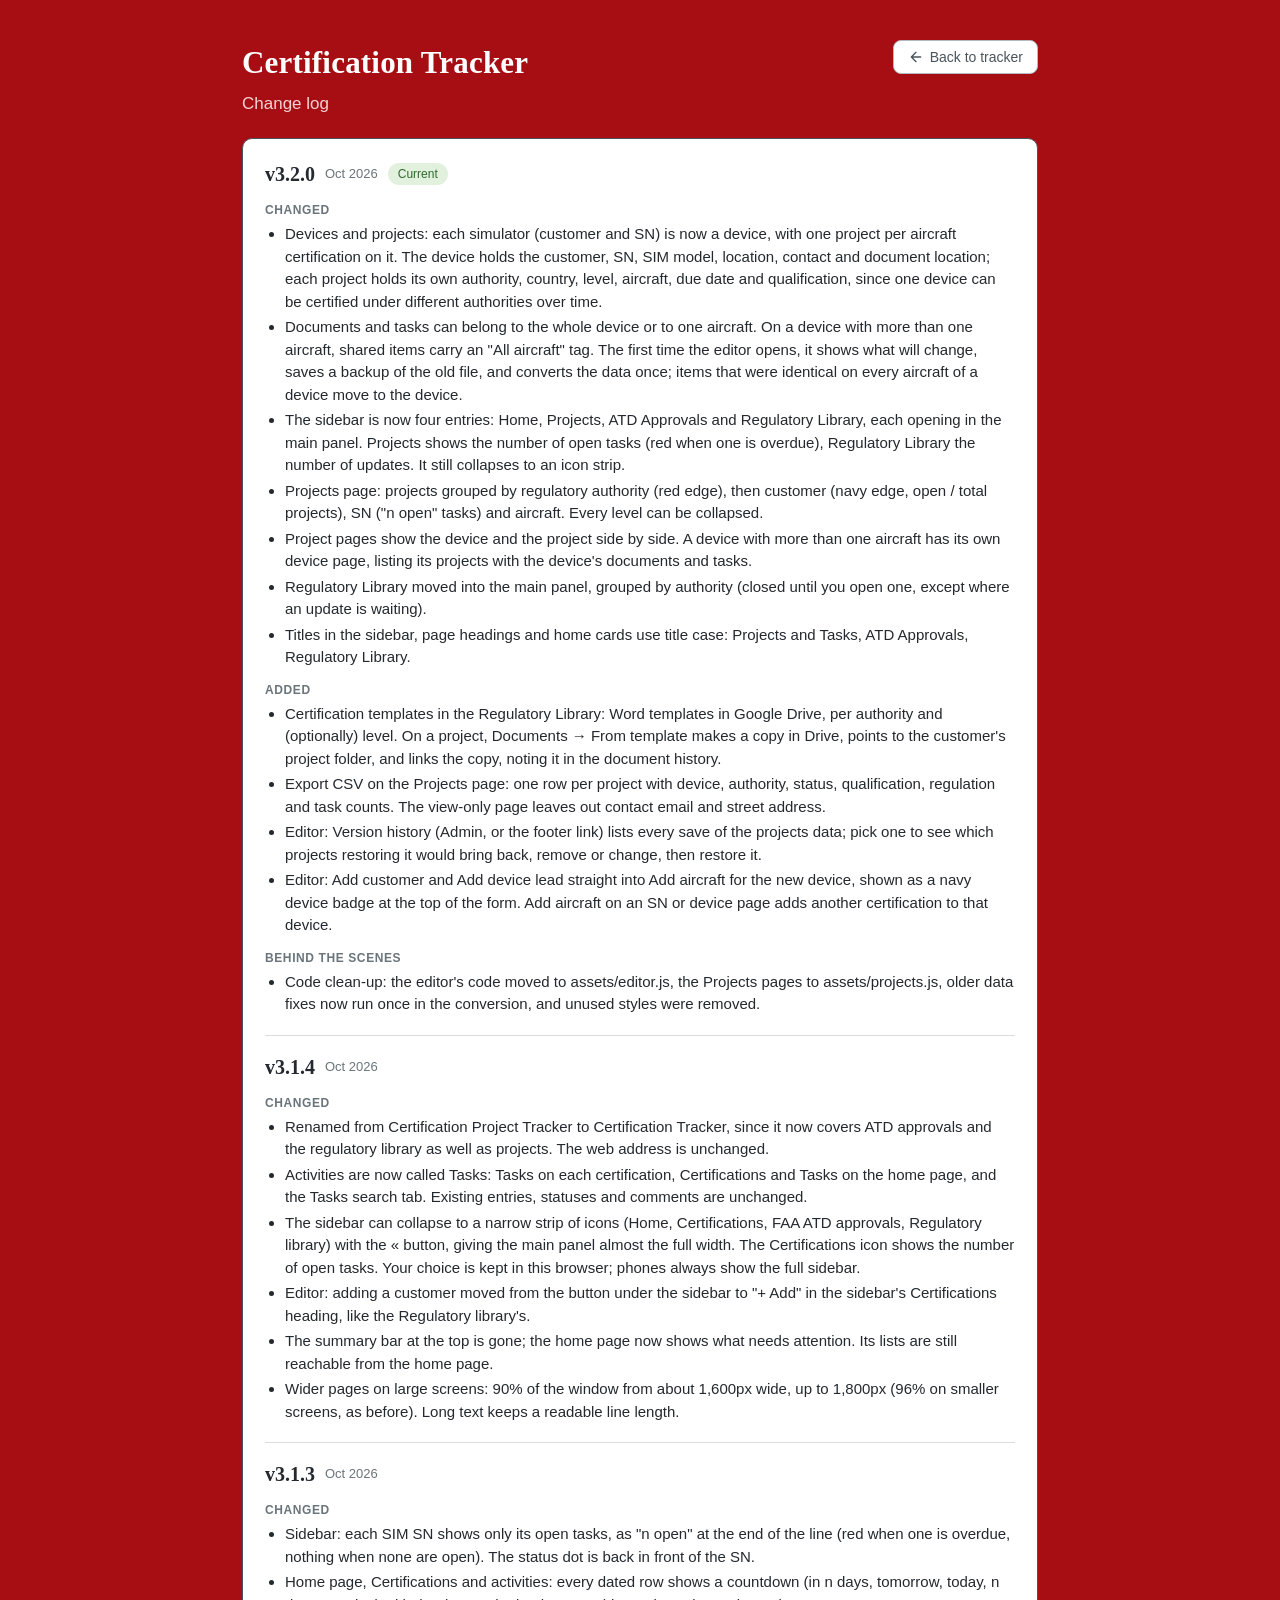
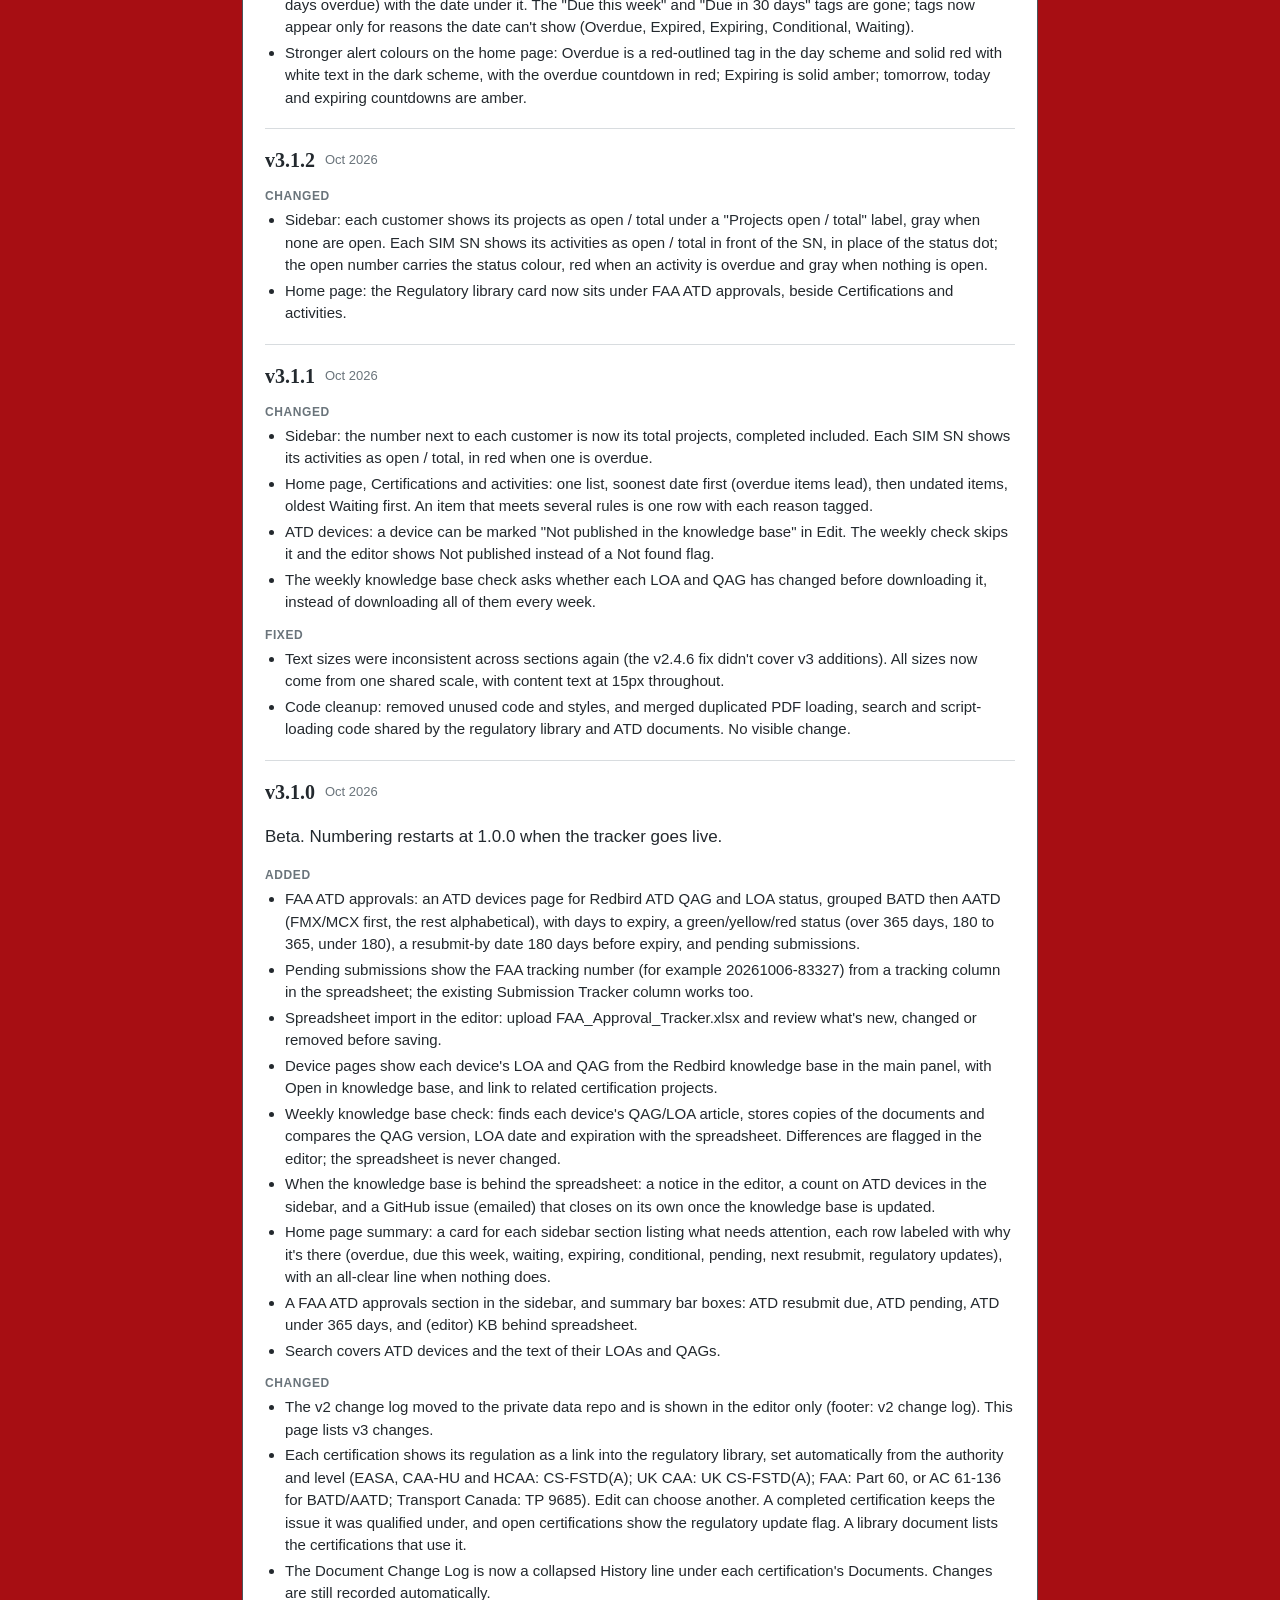
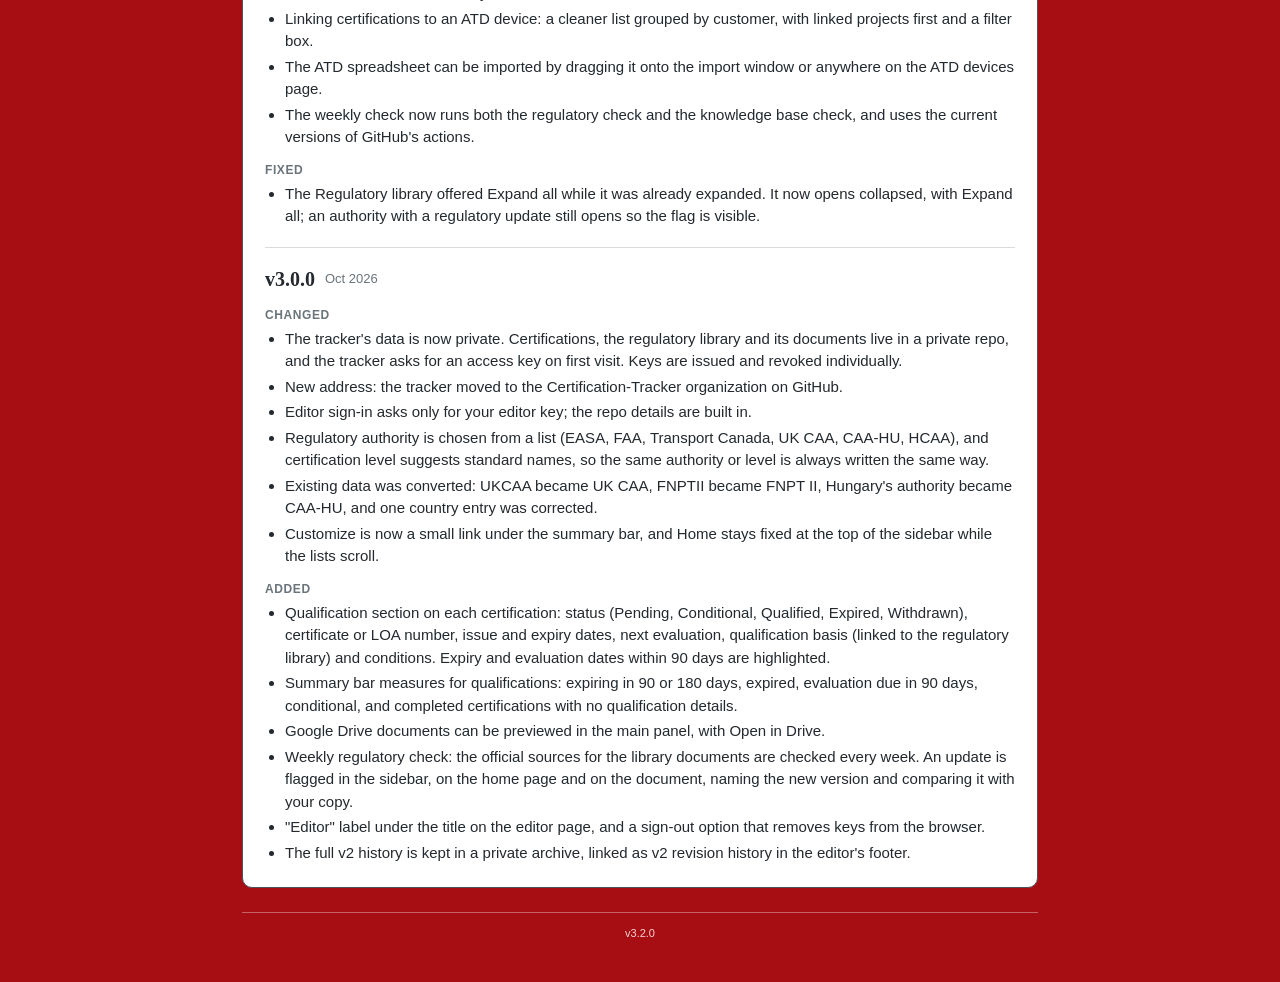
==== commit 42bbd0e1: "v.3.2.0" ====
--- a/changelog.html
+++ b/changelog.html
@@ -4,7 +4,7 @@
 <meta charset="UTF-8">
 <meta name="viewport" content="width=device-width, initial-scale=1">
 <title>Change log — Certification Tracker</title>
-<link rel="stylesheet" href="assets/tracker.css?v=2.5.0">
+<link rel="stylesheet" href="assets/tracker.css?v=3.2.0">
 <style>
   /* Change log page: shared colors and base styles come from assets/tracker.css. */
   body{padding:0;line-height:1.5;}
@@ -36,8 +36,32 @@
     <button class="back" id="back-btn" type="button"><svg viewBox="0 0 24 24" fill="none" stroke="currentColor" stroke-width="2" stroke-linecap="round" stroke-linejoin="round" aria-hidden="true"><path d="M19 12H5M12 19l-7-7 7-7"/></svg>Back to tracker</button>
   </header>
   <main class="card">
+      <section class="ver" id="v3.2.0">
+        <h2 class="vh"><span class="vn">v3.2.0</span> <span class="vd">Oct 2026</span> <span class="cur">Current</span></h2>
+        <h3 class="grp">Changed</h3>
+        <ul>
+          <li>Devices and projects: each simulator (customer and SN) is now a device, with one project per aircraft certification on it. The device holds the customer, SN, SIM model, location, contact and document location; each project holds its own authority, country, level, aircraft, due date and qualification, since one device can be certified under different authorities over time.</li>
+          <li>Documents and tasks can belong to the whole device or to one aircraft. On a device with more than one aircraft, shared items carry an "All aircraft" tag. The first time the editor opens, it shows what will change, saves a backup of the old file, and converts the data once; items that were identical on every aircraft of a device move to the device.</li>
+          <li>The sidebar is now four entries: Home, Projects, ATD Approvals and Regulatory Library, each opening in the main panel. Projects shows the number of open tasks (red when one is overdue), Regulatory Library the number of updates. It still collapses to an icon strip.</li>
+          <li>Projects page: projects grouped by regulatory authority (red edge), then customer (navy edge, open / total projects), SN ("n open" tasks) and aircraft. Every level can be collapsed.</li>
+          <li>Project pages show the device and the project side by side. A device with more than one aircraft has its own device page, listing its projects with the device's documents and tasks.</li>
+          <li>Regulatory Library moved into the main panel, grouped by authority (closed until you open one, except where an update is waiting).</li>
+          <li>Titles in the sidebar, page headings and home cards use title case: Projects and Tasks, ATD Approvals, Regulatory Library.</li>
+        </ul>
+        <h3 class="grp">Added</h3>
+        <ul>
+          <li>Certification templates in the Regulatory Library: Word templates in Google Drive, per authority and (optionally) level. On a project, Documents &rarr; From template makes a copy in Drive, points to the customer's project folder, and links the copy, noting it in the document history.</li>
+          <li>Export CSV on the Projects page: one row per project with device, authority, status, qualification, regulation and task counts. The view-only page leaves out contact email and street address.</li>
+          <li>Editor: Version history (Admin, or the footer link) lists every save of the projects data; pick one to see which projects restoring it would bring back, remove or change, then restore it.</li>
+          <li>Editor: Add customer and Add device lead straight into Add aircraft for the new device, shown as a navy device badge at the top of the form. Add aircraft on an SN or device page adds another certification to that device.</li>
+        </ul>
+        <h3 class="grp">Behind the scenes</h3>
+        <ul>
+          <li>Code clean-up: the editor's code moved to assets/editor.js, the Projects pages to assets/projects.js, older data fixes now run once in the conversion, and unused styles were removed.</li>
+        </ul>
+      </section>
       <section class="ver" id="v3.1.4">
-        <h2 class="vh"><span class="vn">v3.1.4</span> <span class="vd">Oct 2026</span> <span class="cur">Current</span></h2>
+        <h2 class="vh"><span class="vn">v3.1.4</span> <span class="vd">Oct 2026</span></h2>
         <h3 class="grp">Changed</h3>
         <ul>
           <li>Renamed from Certification Project Tracker to Certification Tracker, since it now covers ATD approvals and the regulatory library as well as projects. The web address is unchanged.</li>
@@ -131,7 +155,7 @@
         </ul>
       </section>
   </main>
-  <div class="version-footer">v3.1.4</div>
+  <div class="version-footer">v3.2.0</div>
 </div>
 <script>
 // Return to whichever tracker page opened this one; otherwise go to the view-only page.
--- a/assets/tracker.css
+++ b/assets/tracker.css
@@ -1,4 +1,9 @@
-/* Certification Tracker — shared styles for the view-only page, the editor and the change log. */
+/* Certification Tracker — shared styles for the view-only page, the editor and the change log.
+   Sections: tokens · base · buttons and pills · forms and pop-ups · page layout and sidebar · main panel ·
+   home · Projects · project and device pages · tasks and comments · Regulatory Library · ATD Approvals ·
+   search and lists · editor only. */
+
+/* ===== Tokens ===== */
 :root{
   color-scheme: light dark;
   /* Type scale (3.1.1): every text size in the tracker comes from this list. */
@@ -10,7 +15,7 @@
   --fs-input:16px;    /* form fields (16px stops phones zooming in) */
   --fs-lg:17px;       /* section headings */
   --fs-base:17px;     /* page default */
-  --fs-xl:20px;       /* summary numbers, dialog titles */
+  --fs-xl:20px;       /* dialog titles */
   --fs-title:22px;    /* page titles */
   --fs-display:28px;  /* home title */
   --fs-brand:31px;    /* header */
@@ -31,15 +36,13 @@
   --ink-soft:#4A545B;
   --ink-faint:#6A747B;
   --accent:#A70E13;
-  --accent-hover:#8C0B10;
-  --accent-ink:#A70E13;
   --hover-ink:#A70E13;
-  --accent-bg:#FBE8E9;
-  --on-accent:#FFFFFF;
+  --redbird:#A70E13;   /* authority and project edges (3.2) */
+  --navy:#1B365D;      /* customer and device edges (3.2) */
+  --navy-ink:#1B365D;
   --rust:#C2410C;
   --rust-bg:#FFEDD5;
   --rust-strong:#9A3409;
-  --rust-bg-strong:#FFE0C2;
   --gold:#875A00;
   --gold-bg:#FCEFD3;
   --sage:#2E6A2A;
@@ -50,6 +53,8 @@
   --slate-bg:#E2EBF5;
   --plum:#6B3FA0;
   --plum-bg:#EFE6F8;
+  --alert:#C21F1F;
+  --soon:#B25E00;
   --edit-hover-line:#1D5FA8;
   --field-bg:#FFFFFF;
   --action:#1D5FA8;
@@ -67,7 +72,6 @@
 @media (prefers-color-scheme: dark){
   :root{
     --bg:#000000;
-    --on-bg:#FFFFFF;
     --on-bg-soft:#B8C1C7;
     --on-bg-line:#333333;
     --card:#353D43;
@@ -81,16 +85,12 @@
     --ink:#FFFFFF;
     --ink-soft:#E4E8EB;
     --ink-faint:#B8C1C7;
-    --accent:#A70E13;
-    --accent-hover:#C0151B;
-    --accent-ink:#FF6B6F;
     --hover-ink:#FF6B6F;
-    --accent-bg:#4A2A2E;
-    --on-accent:#FFFFFF;
+    --navy:#6F9BD6;
+    --navy-ink:#A9C6EC;
     --rust:#FF9D66;
     --rust-bg:#4E3325;
     --rust-strong:#FFB085;
-    --rust-bg-strong:#4E3325;
     --gold:#E7C07E;
     --gold-bg:#4A3D22;
     --sage:#C6E0BE;
@@ -101,6 +101,8 @@
     --slate-bg:#2E3C4B;
     --plum:#D7C3F0;
     --plum-bg:#3D2F4E;
+    --alert:#FF7A78;
+    --soon:#FFB547;
     --edit-hover-line:#6FA8E8;
     --field-bg:#000000;
     --action:#2F6DB5;
@@ -113,470 +115,124 @@
     --del-bg-strong:#5C3238;
   }
 }
+
+/* ===== Base ===== */
 html{-webkit-text-size-adjust:100%;text-size-adjust:100%;}
+*{box-sizing:border-box;}
 a{color:var(--action-ink);}
-*{box-sizing:border-box;}
 body{
-  margin:0;
-  background:var(--bg);
-  color:var(--ink);
-  font-family:var(--sans);
-  font-size:var(--fs-base);
+  margin:0;background:var(--bg);color:var(--ink);font-family:var(--sans);font-size:var(--fs-base);
   padding:clamp(16px, 4vw, 40px) clamp(12px, 3vw, 32px) 60px;
 }
+/* 3.1.4: 96% of the window below about 1,600px; 90% above, up to 1,800px. */
 .wrap{max-width:96vw;margin:0 auto;}
-/* 3.1.4: 96% of the window below about 1,600px; 90% above, up to 1,800px. */
 @media (min-width: 1600px){ .wrap{max-width:min(1800px, 90vw);} }
-h1{
-  color:var(--on-bg);
-  font-family:var(--serif);
-  font-weight:700;
-  font-size:var(--fs-brand);
-  margin:0 0 4px;
-  letter-spacing:0.2px;
-}
-
-button{
-  font-family:var(--sans);
-  font-size:var(--fs-ui);
-  cursor:pointer;
-  border-radius:8px;
-  border:1px solid var(--line);
-  background:var(--card);
-  padding:8px 14px;
-  color:var(--ink);
-}
+h1{color:var(--on-bg);font-family:var(--serif);font-weight:700;font-size:var(--fs-brand);margin:0 0 4px;letter-spacing:0.2px;}
+kbd{font-family:var(--sans);font-size:var(--fs-2xs);color:var(--ink-faint);border:1px solid var(--line-strong);border-radius:4px;padding:0 5px;}
+mark{background:var(--gold-bg);color:inherit;border-radius:3px;padding:0 2px;}
+.muted{color:var(--ink-faint);}
+.c-rust{color:var(--rust);}
+.c-sage{color:var(--sage);}
+.c-gold{color:var(--gold);}
+.c-plum{color:var(--plum);}
+.c-slate{color:var(--slate);}
+.visually-hidden{position:absolute;width:1px;height:1px;padding:0;margin:-1px;overflow:hidden;clip:rect(0,0,0,0);white-space:nowrap;border:0;}
+.rich-text{white-space:normal;overflow-wrap:anywhere;}
+.rich-text .text-list{margin:2px 0;padding-left:20px;}
+.rich-text .text-list li{margin:1px 0;}
+/* Long text keeps a readable line length on wide pages (3.1.4). */
+.rich-text,.comment-text,.qual-conditions,.doc-full-title,.reg-note,.kb-alert,.doc-meta,.search-note{max-width:90ch;}
+
+/* ===== Buttons and pills ===== */
+button{font-family:var(--sans);font-size:var(--fs-ui);cursor:pointer;border-radius:8px;border:1px solid var(--line);background:var(--card);padding:8px 14px;color:var(--ink);}
 button:hover{border-color:var(--ink-faint);}
-
-.btn-primary{
-  background:var(--action);
-  border-color:var(--action);
-  color:#FFFFFF;
-}
+button:focus-visible{outline:2px solid var(--action-ink);outline-offset:2px;}
+button:disabled{opacity:0.5;cursor:default;}
+.btn-primary{background:var(--action);border-color:var(--action);color:#FFFFFF;}
 .btn-primary:hover{background:var(--action-hover);border-color:var(--action-hover);}
-.btn-text{
-  display:inline-flex;
-  align-items:center;
-  gap:5px;
-  height:28px;
-  padding:0 10px;
-  font-size:var(--fs-sm);
-  line-height:1;
-  border-radius:6px;
-  border:1px solid var(--line-strong);
-  background:transparent;
-  color:var(--ink-soft);
-  white-space:nowrap;
-}
-
-.btn-text svg{width:15px;height:15px;flex-shrink:0;}
-.btn-text.danger{color:var(--del);border-color:var(--del-line);background:var(--del-bg);}
-
-.btn-text.ok{color:var(--sage);border-color:var(--sage);background:var(--sage-bg);}
-
-.cert-actions{display:flex;gap:6px;flex-shrink:0;flex-wrap:wrap;justify-content:flex-end;}
-.detail-actions{gap:6px;}
-@media (max-width: 640px){
-  .btn-text.compact .btn-label{display:none;}
-  .btn-text{height:34px;}
-  .btn-text.compact{padding:0;width:34px;justify-content:center;}
-}
-
-.empty{
-  background:var(--card);
-  border:1px dashed var(--card-line);
-  border-radius:var(--radius);
-  padding:36px 20px;
-  text-align:center;
-  color:var(--ink-soft);
-}
-.empty p{margin:0 0 14px;font-size:var(--fs-lg);}
-
-.pill{
-  font-size:var(--fs-xs);
-  padding:3px 9px;
-  border-radius:99px;
-  white-space:nowrap;
-  font-weight:600;
-  display:inline-block;
-}
-
-.pill-overdue{background:var(--rust-bg);color:var(--rust);}
-.pill-slate{background:var(--slate-bg);color:var(--slate);margin-right:6px;}
-.pill-gold{background:var(--gold-bg);color:var(--gold);margin-right:6px;}
-.pill-sage{background:var(--sage-bg);color:var(--sage);margin-right:6px;}
-.pill-plum{background:var(--plum-bg);color:var(--plum);margin-right:6px;}
-.due-cell.overdue{color:var(--rust);font-weight:600;}
-
-.doc-loc{
-  font-family:ui-monospace,"SF Mono",Consolas,monospace;
-  font-size:var(--fs-xs);
-  color:var(--ink-faint);
-  margin-top:4px;
-  word-break:break-all;
-  user-select:all;
-}
-.doc-loc a{color:var(--action-ink);text-decoration:underline;}
-.field-grid .fv a{color:var(--action-ink);text-decoration:underline;}
-
-.tab-count{
-  font-size:var(--fs-xs);
-  background:var(--slate-bg);
-  color:var(--slate);
-  padding:1px 7px;
-  border-radius:99px;
-  font-weight:600;
-}
-.tab-overdue-dot{
-  width:7px;
-  height:7px;
-  border-radius:50%;
-  background:var(--rust);
-  display:inline-block;
-}
-
-.field-grid{
-  display:grid;
-  grid-template-columns:repeat(auto-fit, minmax(220px, 1fr));
-  gap:10px 20px;
-  margin-top:10px;
-  font-size:var(--fs-body);
-}
-.field-grid .fk{
-  font-size:var(--fs-xs);
-  color:var(--ink-faint);
-  margin-bottom:2px;
-}
-.field-grid .fv{color:var(--ink);}
-
-.changelog{
-  margin-top:12px;
-  padding-top:10px;
-  border-top:1px solid var(--line);
-}
-.changelog-entry{
-  display:flex;
-  gap:10px;
-  font-size:var(--fs-body);
-  padding:3px 0;
-}
-.changelog-date{
-  font-size:var(--fs-sm);
-  padding-top:1px;
-  color:var(--ink-faint);
-  min-width:80px;
-  flex-shrink:0;
-}
-.changelog-text{color:var(--ink-soft);}
-.activity-entry{
-  font-size:var(--fs-body);
-  padding:8px 0;
-  border-bottom:1px solid var(--line);
-}
-.activity-entry:last-child{border-bottom:none;}
-.activity-entry-top{
-  display:flex;
-  justify-content:space-between;
-  align-items:flex-start;
-  gap:10px;
-}
-.changelog-editable{justify-content:space-between;align-items:flex-start;border-bottom:1px solid var(--line);padding:5px 0;}
-.changelog-editable:last-child{border-bottom:none;}
-.changelog-main{display:flex;gap:10px;min-width:0;overflow-wrap:anywhere;}
-.changelog-editable .cert-actions{flex-shrink:0;}
-.late-note{color:var(--ink-faint);font-style:italic;}
-/* Activity status groups */
-.act-head{display:flex;justify-content:space-between;align-items:center;gap:8px;flex-wrap:wrap;}
-.act-head-tools{display:flex;gap:6px;align-items:center;}
-.act-toggle-all{
+.btn-danger{display:inline-flex;align-items:center;gap:6px;background:var(--del-bg);border-color:var(--del-line);color:var(--del);}
+.btn-danger:hover{background:var(--del-bg-strong);border-color:var(--del-strong);color:var(--del);}
+.btn-danger svg{width:16px;height:16px;}
+.btn-text,.act-toggle-all{
   display:inline-flex;align-items:center;gap:5px;height:28px;padding:0 10px;
   font-family:var(--sans);font-size:var(--fs-sm);line-height:1;white-space:nowrap;
   border-radius:6px;border:1px solid var(--line-strong);background:transparent;color:var(--ink-soft);
 }
-.act-toggle-all svg{width:15px;height:15px;flex-shrink:0;}
-.act-toggle-all:hover{background:var(--hover);color:var(--ink);border-color:var(--edit-hover-line);}
-@media (max-width: 640px){ .act-toggle-all{height:34px;} }
-.act-group{
-  display:flex;align-items:center;gap:6px;flex-wrap:wrap;width:100%;
-  padding:10px 0;margin:0;border:none;border-bottom:1px solid var(--line);border-radius:0;
-  background:none;font-family:var(--sans);font-size:var(--fs-body);color:var(--ink-soft);text-align:left;cursor:pointer;
-}
-.act-group:hover{border-color:var(--line);}
-.act-group:hover .act-group-count{color:var(--action-ink);text-decoration:underline;}
-.act-group > svg{width:14px;height:14px;flex-shrink:0;color:var(--ink-faint);transition:transform 0.15s;}
-.act-group[aria-expanded="true"] > svg{transform:rotate(90deg);}
-.act-group .pill{margin-right:0;}
-.act-group-date{margin-left:auto;font-size:var(--fs-sm);color:var(--ink-faint);}
-.act-group-body{padding-left:20px;border-bottom:1px solid var(--line);}
-.act-group-body .activity-entry:last-child{border-bottom:none;}
-.act-groups > :last-child{border-bottom:none;}
-@media (prefers-reduced-motion: reduce){ .act-group > svg{transition:none;} }
-/* Sidebar Expand all / Collapse all */
-/* Activity comments */
-.comments-toggle{
-  display:inline-flex;align-items:center;gap:4px;
-  margin-top:6px;padding:2px 0;border:none;background:none;
-  font-family:var(--sans);font-size:var(--fs-sm);color:var(--action-ink);cursor:pointer;
-}
-.comments-toggle:hover{text-decoration:underline;border:none;}
-.comments-toggle svg{width:14px;height:14px;transition:transform 0.15s;}
-.comments-toggle[aria-expanded="true"] svg{transform:rotate(90deg);}
-.comments-toggle .cc-zero{color:var(--ink-faint);}
-.comment-thread{
-  margin:8px 0 2px;padding:6px 12px 8px;
-  background:var(--thread-bg);border-left:3px solid var(--line-strong);
-}
-.comment{display:flex;justify-content:space-between;align-items:flex-start;gap:10px;padding:6px 0;border-bottom:1px solid var(--line);font-size:var(--fs-body);}
-.comment-list .comment:last-child{border-bottom:none;}
-.comment-text{color:var(--ink-soft);overflow-wrap:anywhere;min-width:0;}
-.comment-stamp{font-size:var(--fs-xs);color:var(--ink-faint);margin-top:2px;}
-.comment-empty{font-size:var(--fs-body);color:var(--ink-faint);padding:4px 0;}
-.comment-del{
-  flex-shrink:0;display:inline-flex;align-items:center;justify-content:center;
-  width:26px;height:26px;padding:0;border:1px solid transparent;border-radius:6px;
-  background:none;color:var(--ink-faint);cursor:pointer;
-}
-.comment-del svg{width:14px;height:14px;}
-.comment-del:hover{color:var(--del);border-color:var(--del-line);background:var(--del-bg);}
-.comment-add{display:flex;gap:8px;align-items:flex-start;margin-top:8px;}
-.comment-add textarea{
-  flex:1;min-width:0;min-height:38px;height:38px;resize:vertical;
-  font-family:var(--sans);font-size:var(--fs-input);padding:7px 10px;
-  border:1px solid var(--line);border-radius:8px;background:var(--field-bg);color:var(--ink);
-}
-.comment-add textarea:focus-visible{outline:2px solid var(--action-ink);outline-offset:1px;}
-.comment-add .btn-primary{height:38px;padding:0 14px;flex-shrink:0;}
-.comment-err{font-size:var(--fs-sm);color:var(--del);margin-top:4px;}
-@media (prefers-reduced-motion: reduce){ .comments-toggle svg{transition:none;} }
-.rich-text{white-space:normal;overflow-wrap:anywhere;}
-.rich-text .text-list{margin:2px 0;padding-left:20px;}
-.rich-text .text-list li{margin:1px 0;}
-.activity-meta{
-  font-size:var(--fs-sm);
-  color:var(--ink-faint);
-  margin-top:3px;
-}
-
-.modal-bg{
-  position:fixed;inset:0;
-  background:var(--backdrop);
-  display:none;
-  align-items:flex-start;
-  justify-content:center;
-  padding:40px 16px;
-  z-index:10;
-  overflow-y:auto;
-}
-.modal-bg.open{display:flex;}
-.modal{
-  background:var(--card);
-  border-radius:var(--radius);
-  padding:22px;
-  max-width:min(520px, 92vw);
-  width:100%;
-}
-.modal h3{
-  font-family:var(--serif);
-  font-weight:500;
-  font-size:var(--fs-xl);
-  margin:0 0 16px;
-}
-.field{margin-bottom:12px;}
-.field label{
-  display:block;
-  font-size:var(--fs-sm);
-  color:var(--ink-soft);
-  margin-bottom:4px;
-}
-.field input, .field select, .field textarea{
-  width:100%;
-  font-family:var(--sans);
-  font-size:var(--fs-input);
-  padding:8px 10px;
-  border:1px solid var(--line);
-  border-radius:8px;
-  background:var(--field-bg);
-  color:var(--ink);
-}
-.field textarea{resize:vertical;min-height:56px;}
-.field-row{display:flex;gap:10px;}
-.field-row .field{flex:1;}
-.modal-actions{
-  display:flex;
-  justify-content:flex-end;
-  gap:8px;
-  margin-top:18px;
-  align-items:center;
-}
+a.btn-text{text-decoration:none;}
+.btn-text svg,.act-toggle-all svg{width:15px;height:15px;flex-shrink:0;}
+.btn-text:hover,.act-toggle-all:hover{background:var(--hover);color:var(--ink);border-color:var(--edit-hover-line);}
+.btn-text.danger{color:var(--del);border-color:var(--del-line);background:var(--del-bg);}
+.btn-text.danger:hover{background:var(--del-bg-strong);color:var(--del);border-color:var(--del-strong);}
+.btn-text.ok{color:var(--sage);border-color:var(--sage);background:var(--sage-bg);}
+.btn-text.ok:hover{background:var(--sage-bg-strong);color:var(--sage);border-color:var(--sage-strong);}
+.btn-text.disabled{opacity:0.5;pointer-events:none;}
+@media (max-width: 640px){
+  .btn-text.compact .btn-label{display:none;}
+  .btn-text,.act-toggle-all{height:34px;}
+  .btn-text.compact{padding:0;width:34px;justify-content:center;}
+}
+.text-link,.link-inline{background:none;border:none;padding:0;font-family:inherit;font-size:inherit;color:var(--action-ink);text-decoration:underline;text-underline-offset:2px;cursor:pointer;text-align:left;}
+.text-link:hover,.link-inline:hover{border:none;}
+.text-link svg{width:13px;height:13px;vertical-align:-2px;margin-left:2px;}
+.side-tool{background:none;border:none;padding:2px 0;border-radius:4px;font-size:var(--fs-sm);color:var(--action-ink);white-space:nowrap;}
+.side-tool:hover{text-decoration:underline;border:none;}
+.back-link{display:inline-flex;align-items:center;gap:5px;background:none;border:none;padding:0;margin-bottom:10px;font-size:var(--fs-ui);color:var(--action-ink);}
+.back-link svg{width:15px;height:15px;}
+.back-link:hover{text-decoration:underline;border:none;}
+.cert-actions{display:flex;gap:6px;flex-shrink:0;flex-wrap:wrap;justify-content:flex-end;}
+
+.pill{font-size:var(--fs-xs);padding:3px 9px;border-radius:99px;white-space:nowrap;font-weight:600;display:inline-block;margin-right:6px;}
+.pill-overdue{background:var(--rust-bg);color:var(--rust);}
+.pill-slate{background:var(--slate-bg);color:var(--slate);}
+.pill-gold{background:var(--gold-bg);color:var(--gold);}
+.pill-sage{background:var(--sage-bg);color:var(--sage);}
+.pill-plum{background:var(--plum-bg);color:var(--plum);}
+.pill-neutral{background:var(--neutral-bg);color:var(--ink-soft);}
+.pill-alert-overdue{background:var(--card);color:var(--alert);box-shadow:inset 0 0 0 1.5px var(--alert);font-weight:700;}
+.pill-alert-expiring{background:#FFB020;color:#3A2300;font-weight:700;}
+@media (prefers-color-scheme: dark){
+  .pill-alert-overdue{background:#E24B4A;color:#FFFFFF;box-shadow:none;}
+  .pill-alert-expiring{background:#EF9F27;color:#2B1A00;}
+}
+.tab-count{font-size:var(--fs-xs);background:var(--slate-bg);color:var(--slate);padding:1px 7px;border-radius:99px;font-weight:600;white-space:nowrap;}
+.tab-count b{font-weight:700;}
+.tab-count.zero{background:var(--neutral-bg);color:var(--ink-faint);font-weight:400;}
+.tab-count.zero b{font-weight:400;}
 .mode-tag{font-size:var(--fs-2xs);font-weight:400;padding:1px 7px;border-radius:99px;background:var(--slate-bg);color:var(--slate);margin-left:6px;}
-.field-hint{font-size:var(--fs-xs);color:var(--ink-faint);margin-top:3px;}
-.err{color:var(--rust);font-size:var(--fs-sm);margin-top:4px;display:none;}
-.loading{color:var(--on-bg-soft);font-size:var(--fs-body);padding:20px 0;}
-
-@media (max-width: 640px){
-  .field-grid{grid-template-columns:1fr;}
-
-}
-.sync-banner{
-  font-size:var(--fs-sm);
-  padding:10px 14px;
-  border-radius:8px;
-  margin-bottom:16px;
-  border:1px solid var(--line);
-}
-.sync-banner.info{background:var(--slate-bg);color:var(--slate);border-color:var(--slate);}
-.sync-banner.error{background:var(--rust-bg);color:var(--rust);border-color:var(--rust);}
-.sync-banner.success{background:var(--sage-bg);color:var(--sage);border-color:var(--sage);}
-.sync-banner a{color:inherit;text-decoration:underline;}
-.btn-danger{display:inline-flex;align-items:center;gap:6px;background:var(--del-bg);border-color:var(--del-line);color:var(--del);}
-.btn-danger:hover{background:var(--del-bg-strong);border-color:var(--del-strong);color:var(--del);}
-.btn-danger svg{width:16px;height:16px;}
-#confirm-body p{margin:0 0 8px;line-height:1.45;}
-.confirm-context{font-size:var(--fs-sm);color:var(--ink-faint);}
-/* Sidebar: open-only counts, Completed tag */
-.tab-count.zero{background:var(--neutral-bg);color:var(--ink-faint);font-weight:400;}
-.status-spacer{visibility:hidden;}
-.side-done-tag{display:inline-block;font-size:var(--fs-2xs);font-weight:600;line-height:1.4;padding:0 7px;border-radius:99px;background:var(--sage-bg);color:var(--sage);margin-left:4px;vertical-align:1px;}
-.detail-completed{font-size:var(--fs-body);color:var(--sage);margin-top:3px;}
-.version-footer a{color:var(--on-bg);text-decoration:underline;text-underline-offset:2px;}
-.version-footer a:hover{text-decoration-thickness:2px;}
-.version-footer{
-  margin-top:24px;
-  padding-top:12px;
-  border-top:1px solid var(--on-bg-line);
-  font-size:var(--fs-2xs);
-  color:var(--on-bg-soft);
-  text-align:center;
-}
-/* Sidebar layout */
-.layout{
-  display:grid;
-  grid-template-columns:minmax(220px, 290px) minmax(0, 1fr);
-  gap:16px;
-  align-items:start;
-}
-.sidebar{
-  background:var(--card);
-  border:1px solid var(--card-line);
-  border-radius:var(--radius);
-  padding:6px;
-  position:sticky;
-  top:16px;
-  max-height:calc(100vh - 32px);
-  overflow-y:auto;
-}
-.side-customer-btn{
-  width:100%;
-  display:flex;
-  align-items:center;
-  gap:8px;
-  background:none;
-  border:none;
-  border-radius:8px;
-  padding:10px;
-  font-family:var(--serif);
-  font-size:var(--fs-body);
-  color:var(--ink-soft);
-  text-align:left;
-}
-
-.side-customer.has-active .side-customer-btn{color:var(--ink);font-weight:700;}
-.side-customer.has-active .side-customer-name{color:var(--hover-ink);font-weight:700;}
-.side-customer-name{flex:1;min-width:0;overflow-wrap:break-word;}
-.sidebar .chevron{
-  display:inline-block;
-  font-size:var(--fs-xs);
-  color:var(--ink-faint);
-  transition:transform 0.15s ease;
-}
-.sidebar .chevron.open{transform:rotate(90deg);}
-.side-certs{padding:0 0 8px 18px;}
-
-.side-cert{
-  width:100%;
-  display:flex;
-  align-items:flex-start;
-  gap:8px;
-  background:none;
-  border:none;
-  border-radius:6px;
-  padding:7px 10px;
-  font-size:var(--fs-body);
-  color:var(--ink-soft);
-  text-align:left;
-}
-
-.side-cert.active{background:var(--hover);}
-.side-cert-name{flex:1;min-width:0;overflow-wrap:break-word;}
-.side-cert-auth{display:block;font-size:var(--fs-sm);color:var(--ink-faint);}
-.status-dot{width:8px;height:8px;border-radius:50%;flex-shrink:0;margin-top:6px;}
+.done-tag{display:inline-block;font-size:var(--fs-2xs);font-weight:600;line-height:1.4;padding:0 7px;border-radius:99px;background:var(--sage-bg);color:var(--sage);margin-left:4px;vertical-align:1px;}
+.status-dot{width:8px;height:8px;border-radius:50%;flex-shrink:0;margin-top:7px;}
+.status-dot.inline-dot{display:inline-block;margin:0 8px 1px 0;}
 .dot-overdue{background:var(--rust);}
 .dot-gold{background:var(--gold);}
 .dot-slate{background:var(--slate);}
 .dot-sage{background:var(--sage);}
-.side-add{margin:6px 0 2px 10px;}
-/* Sidebar column (the editor adds "Add customer" below the panel) */
-.side-col{position:sticky;top:16px;display:flex;flex-direction:column;gap:8px;min-width:0;}
-.side-col .sidebar{position:static;max-height:calc(100vh - 80px);}
-.btn-text.side-add-customer{width:100%;height:36px;justify-content:center;background:var(--card);border-color:var(--card-line);color:var(--ink);font-size:var(--fs-ui);}
-.btn-text.side-add-customer:hover{background:var(--hover);border-color:var(--edit-hover-line);}
-.tab-note{margin-bottom:16px;}
-.detail{
-  background:var(--card);
-  border:1px solid var(--card-line);
-  border-radius:var(--radius);
-  padding:16px 20px 18px;
-  min-width:0;
-  scroll-margin-top:12px;
-}
-.detail-head{
-  display:flex;
-  justify-content:space-between;
-  align-items:flex-start;
-  gap:12px;
-}
-.detail-context{font-size:var(--fs-sm);color:var(--ink-faint);margin-bottom:2px;}
-.detail-title{
-  font-family:var(--serif);
-  font-size:var(--fs-title);
-  font-weight:600;
-  margin:0;
-  line-height:1.2;
-}
-.activity-entry-top > :first-child{min-width:0;overflow-wrap:anywhere;}
-.activity-entry-top .cert-actions{flex-shrink:0;}
-
-.detail-actions{display:flex;justify-content:flex-end;margin-top:4px;}
-button:focus-visible{outline:2px solid var(--action-ink);outline-offset:2px;}
-@media (max-width: 760px){
-  .layout{grid-template-columns:1fr;}
-  .sidebar{position:static;max-height:none;}
-  .side-col{position:static;}
-  .side-col .sidebar{max-height:none;}
-}
-@media (prefers-reduced-motion: reduce){
-  .sidebar .chevron{transition:none;}
-}
-/* Hover: grey shading; customer names turn bold Redbird red; button borders take their color */
-.side-customer-btn:hover{background:var(--hover);}
-.side-customer-btn:hover .side-customer-name{color:var(--hover-ink);font-weight:700;}
-.side-cert:hover{background:var(--hover);}
-.btn-text:hover{background:var(--hover);color:var(--ink);border-color:var(--edit-hover-line);}
-.btn-text.danger:hover{background:var(--del-bg-strong);color:var(--del);border-color:var(--del-strong);}
-a.btn-text{text-decoration:none;}
-.btn-text.ok:hover{background:var(--sage-bg-strong);color:var(--sage);border-color:var(--sage-strong);}
-
-/* Dark mode sidebar: selected customer gets a Redbird red highlight; text stays white */
-@media (prefers-color-scheme: dark){
-  .side-customer.has-active .side-customer-btn,
-  .side-customer.has-active .side-customer-btn:hover{background:var(--accent);color:#FFFFFF;}
-  .side-customer.has-active .side-customer-name,
-  .side-customer.has-active .side-customer-btn:hover .side-customer-name{color:#FFFFFF;font-weight:700;}
-  .side-customer.has-active .chevron{color:#FFFFFF;}
-  .side-customer-btn:hover .side-customer-name{color:var(--ink);font-weight:700;}
-}
-
-/* ===== Header: title, search, Customize ===== */
+
+/* ===== Forms and pop-ups ===== */
+.modal-bg{position:fixed;inset:0;background:var(--backdrop);display:none;align-items:flex-start;justify-content:center;padding:40px 16px;z-index:10;overflow-y:auto;}
+.modal-bg.open{display:flex;}
+.modal{background:var(--card);border-radius:var(--radius);padding:22px;max-width:min(520px, 92vw);width:100%;}
+.modal.modal-wide{max-width:min(680px, 92vw);}
+.modal h3{font-family:var(--serif);font-weight:500;font-size:var(--fs-xl);margin:0 0 16px;}
+.modal-intro{font-size:var(--fs-sm);color:var(--ink-soft);margin:-8px 0 14px;}
+.modal-subhead{font-size:var(--fs-sm);font-weight:700;color:var(--ink-faint);text-transform:uppercase;letter-spacing:0.05em;margin:18px 0 8px;padding-top:12px;border-top:1px solid var(--line);}
+.modal-actions{display:flex;justify-content:flex-end;gap:8px;margin-top:18px;align-items:center;}
+.field{margin-bottom:12px;}
+.field[hidden]{display:none;}
+.field label{display:block;font-size:var(--fs-sm);color:var(--ink-soft);margin-bottom:4px;}
+.field input,.field select,.field textarea{width:100%;font-family:var(--sans);font-size:var(--fs-input);padding:8px 10px;border:1px solid var(--line);border-radius:8px;background:var(--field-bg);color:var(--ink);}
+.field textarea{resize:vertical;min-height:56px;}
+.field-row{display:flex;gap:10px;}
+.field-row .field{flex:1;}
+.field-hint{font-size:var(--fs-xs);color:var(--ink-faint);margin-top:3px;}
+.check-line{display:flex !important;align-items:flex-start;gap:8px;margin-top:8px;font-size:var(--fs-sm);color:var(--ink-soft);cursor:pointer;}
+.field .check-line input[type="checkbox"]{width:16px;height:16px;margin:2px 0 0;flex-shrink:0;}
+.err{color:var(--rust);font-size:var(--fs-sm);margin-top:4px;display:none;}
+#confirm-body p{margin:0 0 8px;line-height:1.45;}
+.confirm-context{font-size:var(--fs-sm);color:var(--ink-faint);}
+.danger-link{background:none;border:none;color:var(--rust);font-size:var(--fs-sm);padding:0;cursor:pointer;text-decoration:underline;}
+@media (max-width: 520px){ .field-row{flex-direction:column;gap:0;} }
+
+/* ===== Header ===== */
 .page-head{display:flex;align-items:center;flex-wrap:wrap;gap:10px 12px;margin-bottom:14px;}
 .page-head .brand{flex:1 1 280px;min-width:0;}
 .brand-link{color:inherit;text-decoration:none;}
@@ -588,17 +244,11 @@
 .search-box:focus-within{outline:2px solid var(--action-ink);outline-offset:1px;}
 .search-box svg{width:16px;height:16px;color:var(--ink-faint);flex-shrink:0;}
 .search-box input{flex:1;min-width:0;border:none;background:none;color:var(--ink);font-family:var(--sans);font-size:var(--fs-body);outline:none;padding:0;}
-kbd{font-family:var(--sans);font-size:var(--fs-2xs);color:var(--ink-faint);border:1px solid var(--line-strong);border-radius:4px;padding:0 5px;}
 .search-suggest{position:absolute;top:calc(100% + 4px);left:0;right:0;z-index:30;background:var(--card);border:1px solid var(--card-line);border-radius:8px;box-shadow:0 6px 18px rgba(0,0,0,0.18);padding:4px;}
 .suggest-head{font-size:var(--fs-2xs);font-weight:700;letter-spacing:0.05em;text-transform:uppercase;color:var(--ink-faint);padding:6px 8px 4px;}
 .suggest-item{display:flex;align-items:center;gap:8px;width:100%;border:none;background:none;border-radius:6px;padding:7px 8px;text-align:left;font-size:var(--fs-ui);color:var(--ink);}
 .suggest-item svg{width:15px;height:15px;color:var(--ink-faint);flex-shrink:0;}
 .suggest-item:hover,.suggest-item.active{background:var(--hover);}
-.head-btn{display:inline-flex;align-items:center;gap:6px;height:38px;padding:0 12px;font-size:var(--fs-sm);border-radius:8px;border:1px solid var(--card-line);background:var(--card);color:var(--ink-soft);white-space:nowrap;}
-.head-btn svg{width:16px;height:16px;}
-.head-btn:hover{background:var(--hover);color:var(--ink);border-color:var(--edit-hover-line);}
-.head-btn.primary{background:var(--action);border-color:var(--action);color:#FFFFFF;}
-.head-btn.primary:hover{background:var(--action-hover);border-color:var(--action-hover);}
 .icon-btn{display:inline-flex;align-items:center;justify-content:center;width:38px;height:38px;padding:0;border-radius:50%;border:1px solid var(--line);background:var(--card);color:var(--accent);}
 .icon-btn svg{width:20px;height:20px;}
 .icon-btn:hover{border-color:var(--accent);box-shadow:0 0 0 1px var(--accent);}
@@ -607,53 +257,297 @@
   .search-wrap{flex:1 1 100%;width:100%;}
   .head-tools kbd{display:none;}
 }
-
-.mini-btn{display:inline-flex;align-items:center;justify-content:center;width:26px;height:26px;padding:0;border:1px solid var(--line-strong);border-radius:6px;background:none;color:var(--ink-soft);}
-.mini-btn svg{width:14px;height:14px;}
-.mini-btn:hover:not(:disabled){border-color:var(--edit-hover-line);color:var(--ink);background:var(--hover);}
-.mini-btn.danger:hover:not(:disabled){border-color:var(--del-line);color:var(--del);background:var(--del-bg);}
-.mini-btn:disabled{opacity:0.35;cursor:default;}
-.c-rust{color:var(--rust);}
-.c-sage{color:var(--sage);}
-.c-gold{color:var(--gold);}
-.c-plum{color:var(--plum);}
-.c-slate{color:var(--slate);}
-
-/* ===== Sidebar sections ===== */
-.side-home{display:flex;align-items:center;gap:8px;width:100%;border:none;background:none;border-radius:8px;padding:9px 10px;font-family:var(--serif);font-size:var(--fs-body);color:var(--ink-soft);text-align:left;}
-.side-home svg{width:17px;height:17px;}
-.side-home:hover{background:var(--hover);color:var(--ink);}
-.side-home.active{background:var(--hover);color:var(--hover-ink);font-weight:700;}
-.side-section{display:flex;justify-content:space-between;align-items:center;gap:8px;margin-top:6px;padding:10px 10px 4px;border-top:1px solid var(--line);}
-.side-section-title{font-size:var(--fs-2xs);font-weight:700;letter-spacing:0.06em;text-transform:uppercase;color:var(--ink-faint);}
-.side-section-tools{display:flex;gap:10px;}
-.side-tool{background:none;border:none;padding:2px 0;border-radius:4px;font-size:var(--fs-sm);color:var(--action-ink);}
-.side-tool:hover{text-decoration:underline;border:none;}
-.side-empty{font-size:var(--fs-sm);color:var(--ink-faint);padding:4px 10px 8px;}
-.side-doc svg{width:15px;height:15px;flex-shrink:0;margin-top:3px;color:var(--ink-faint);}
-
-/* ===== Main panel views ===== */
-.back-link{display:inline-flex;align-items:center;gap:5px;background:none;border:none;padding:0;margin-bottom:10px;font-size:var(--fs-ui);color:var(--action-ink);}
-.back-link svg{width:15px;height:15px;}
-.back-link:hover{text-decoration:underline;border:none;}
+.sync-banner{font-size:var(--fs-sm);padding:10px 14px;border-radius:8px;margin-bottom:16px;border:1px solid var(--line);}
+.sync-banner.info{background:var(--slate-bg);color:var(--slate);border-color:var(--slate);}
+.sync-banner.error{background:var(--rust-bg);color:var(--rust);border-color:var(--rust);}
+.sync-banner.success{background:var(--sage-bg);color:var(--sage);border-color:var(--sage);}
+.sync-banner a{color:inherit;text-decoration:underline;}
+.loading{color:var(--on-bg-soft);font-size:var(--fs-body);padding:20px 0;}
+.version-footer{margin-top:24px;padding-top:12px;border-top:1px solid var(--on-bg-line);font-size:var(--fs-2xs);color:var(--on-bg-soft);text-align:center;}
+.version-footer a{color:var(--on-bg);text-decoration:underline;text-underline-offset:2px;}
+.version-footer a:hover{text-decoration-thickness:2px;}
+.archive-link{margin-left:12px;}
+
+/* ===== Page layout and sidebar (3.2: four entries; collapsible to an icon strip) ===== */
+.layout{display:grid;grid-template-columns:minmax(180px, 214px) minmax(0, 1fr);gap:16px;align-items:start;}
+.layout.side-collapsed{grid-template-columns:44px minmax(0, 1fr);}
+.sidebar{background:var(--card);border:1px solid var(--card-line);border-radius:var(--radius);padding:6px;position:sticky;top:16px;display:flex;flex-direction:column;gap:2px;}
+.side-top{display:flex;align-items:center;gap:4px;padding-bottom:4px;margin-bottom:2px;border-bottom:1px solid var(--line);}
+.side-top .side-nav{flex:1;min-width:0;}
+.side-nav{display:flex;align-items:center;gap:9px;width:100%;border:none;background:none;border-radius:8px;padding:9px 10px;font-family:var(--serif);font-size:var(--fs-body);color:var(--ink-soft);text-align:left;}
+.side-nav svg{width:17px;height:17px;flex-shrink:0;}
+.side-nav-label{flex:1;min-width:0;}
+.side-nav:hover{background:var(--hover);color:var(--ink);}
+.side-nav.active{background:var(--hover);color:var(--hover-ink);font-weight:700;}
+.nav-badge{flex-shrink:0;min-width:20px;padding:1px 6px;border-radius:99px;background:var(--slate);color:#FFFFFF;font-family:var(--sans);font-size:var(--fs-2xs);font-weight:700;line-height:16px;text-align:center;}
+.nav-badge.late{background:var(--alert);}
+.nav-badge.gold{background:var(--gold);}
+@media (prefers-color-scheme: dark){ .nav-badge{color:#1A1F23;} .nav-badge.late{color:#FFFFFF;background:#E24B4A;} }
+.side-collapse{flex-shrink:0;display:inline-flex;align-items:center;justify-content:center;width:30px;height:30px;padding:0;border:none;border-radius:8px;background:none;color:var(--ink-faint);}
+.side-collapse:hover{background:var(--hover);color:var(--ink);}
+.side-collapse svg,.strip-btn svg{width:17px;height:17px;}
+.layout.side-collapsed .sidebar{align-items:center;gap:6px;padding:8px 0;}
+.strip-btn{position:relative;display:inline-flex;align-items:center;justify-content:center;width:32px;height:32px;padding:0;border:none;border-radius:8px;background:none;color:var(--ink-soft);}
+.strip-btn:hover{background:var(--hover);color:var(--ink);}
+.strip-btn.active{background:var(--hover);color:var(--hover-ink);}
+.strip-toggle{color:var(--ink-faint);margin-bottom:2px;}
+.strip-btn .nav-badge{position:absolute;top:-4px;right:-7px;min-width:16px;padding:0 4px;}
+@media (max-width: 760px){
+  .layout{grid-template-columns:1fr;}
+  .sidebar{position:static;flex-direction:row;flex-wrap:wrap;}
+  .side-top{border-bottom:none;padding:0;margin:0;}
+  .side-nav{width:auto;}
+  .side-collapse{display:none;}
+}
+
+/* ===== Main panel ===== */
+.detail{background:var(--card);border:1px solid var(--card-line);border-radius:var(--radius);padding:16px 20px 18px;min-width:0;scroll-margin-top:12px;}
+.detail-head{display:flex;justify-content:space-between;align-items:flex-start;gap:12px;}
+.detail-head .pill{margin-right:0;}
+.detail-context{font-size:var(--fs-sm);color:var(--ink-faint);margin-bottom:2px;}
+.detail-context .text-link{color:inherit;}
+.detail-title{font-family:var(--serif);font-size:var(--fs-title);font-weight:600;margin:0;line-height:1.2;}
+.detail-completed{font-size:var(--fs-body);color:var(--sage);margin-top:3px;}
+.detail-actions{display:flex;justify-content:flex-end;gap:6px;margin-top:4px;}
+.doc-actions{justify-content:flex-start;flex-wrap:wrap;margin:12px 0;}
+.title-count{font-weight:400;color:var(--ink-faint);font-size:0.85em;}
+.doc-meta{font-size:var(--fs-sm);color:var(--ink-faint);margin-top:4px;}
+.field-grid{display:grid;grid-template-columns:repeat(auto-fit, minmax(200px, 1fr));gap:10px 20px;margin-top:10px;font-size:var(--fs-body);}
+.field-grid .fk,.fk{font-size:var(--fs-xs);color:var(--ink-faint);margin-bottom:2px;}
+.field-grid .fv{color:var(--ink);overflow-wrap:anywhere;}
+.field-grid .fv a{color:var(--action-ink);text-decoration:underline;}
+.field-grid .span-all{grid-column:1/-1;}
+.due-cell.overdue{color:var(--rust);font-weight:600;}
+@media (max-width: 640px){ .field-grid{grid-template-columns:1fr;} }
+.changelog{margin-top:14px;padding-top:10px;border-top:1px solid var(--line);}
+.section-head{display:flex;justify-content:space-between;align-items:center;gap:8px;flex-wrap:wrap;}
+.section-tools{display:flex;gap:6px;align-items:center;flex-wrap:wrap;}
+.list-empty{padding:12px 0;font-size:var(--fs-body);}
+.search-note{font-size:var(--fs-xs);margin-top:10px;}
+.pdf-frame{display:block;width:100%;height:max(480px, calc(100vh - 220px));border:1px solid var(--line-strong);border-radius:8px;background:var(--neutral-bg);}
+.open-doc-btn{display:inline-flex;align-items:center;gap:8px;margin-top:8px;padding:12px 18px;border-radius:8px;text-decoration:none;font-size:var(--fs-body);}
+.open-doc-btn svg{width:18px;height:18px;}
+.drive-access-note{font-size:var(--fs-xs);color:var(--ink-faint);margin:6px 0 0;}
+.gate{max-width:440px;margin:60px auto;background:var(--card);border:1px solid var(--card-line);border-radius:var(--radius);padding:26px 28px;}
+.gate h2{margin:0 0 6px;font-size:var(--fs-title);}
+.gate p{font-size:var(--fs-body);color:var(--ink-soft);margin:0 0 14px;}
+.gate input{width:100%;padding:9px 11px;border:1px solid var(--line);border-radius:8px;font:inherit;background:var(--card);color:var(--ink);}
+.gate .err{margin-top:8px;}
+.gate .gate-actions{display:flex;justify-content:flex-end;margin-top:14px;}
+
+/* ===== Home ===== */
 .home{padding:6px 0 10px;}
 .home-title{font-family:var(--serif);font-size:var(--fs-display);font-weight:700;margin:0;}
 .home-version{font-weight:400;color:var(--ink-faint);}
 .home-counts{font-size:var(--fs-body);color:var(--ink-soft);margin:6px 0 0;}
 .home-hint{font-size:var(--fs-body);color:var(--ink-soft);margin:18px 0 0;padding-top:14px;border-top:1px solid var(--line);}
-.title-count{font-weight:400;color:var(--ink-faint);font-size:0.85em;}
-.muted{color:var(--ink-faint);}
-.list-empty{padding:12px 0;font-size:var(--fs-body);}
+.home-cards{display:grid;grid-template-columns:repeat(auto-fit, minmax(min(320px, 100%), 1fr));gap:12px;margin-top:14px;align-items:start;}
+.home-col{display:flex;flex-direction:column;gap:12px;min-width:0;}
+.home-col:empty{display:none;}
+.home-card{border:1px solid var(--line);border-radius:8px;padding:10px 12px;min-width:0;}
+.home-card-head{display:flex;justify-content:space-between;align-items:baseline;gap:12px;font-size:var(--fs-body);margin-bottom:6px;}
+.home-card-head .text-link{font-size:var(--fs-sm);}
+.home-chips{margin:0 0 6px;}
+.home-row{display:grid;grid-template-columns:96px minmax(0,1fr) auto;gap:4px 10px;align-items:baseline;width:100%;background:none;border:none;border-top:1px solid var(--line);border-radius:0;padding:7px 0;font-size:var(--fs-body);color:var(--ink);text-align:left;}
+.home-row:hover{background:none;border-color:var(--line);}
+.home-row:hover .home-row-text{text-decoration:underline;}
+.home-tags{display:flex;flex-wrap:wrap;gap:4px;}
+.home-tag{margin-right:0;}
+.home-row-text{min-width:0;overflow-wrap:anywhere;}
+.home-row-side{font-size:var(--fs-sm);color:var(--ink-faint);text-align:right;white-space:nowrap;}
+.home-row-side .countdown{display:block;font-weight:700;color:var(--ink);}
+.home-row-side .countdown.cd-soon{color:var(--soon);}
+.home-row-side .countdown.cd-late{color:var(--alert);}
+.home-clear,.home-more{font-size:var(--fs-sm);color:var(--ink-faint);padding:7px 0 2px;border-top:1px solid var(--line);}
+@media (max-width: 640px){ .home-row{grid-template-columns:auto minmax(0,1fr);} .home-row-side{grid-column:2;text-align:left;} }
+
+/* ===== Projects page (3.2): authority (red edge) / customer (navy edge) / SN / aircraft ===== */
+.pt{margin-top:4px;}
+.pt-auth-group + .pt-auth-group{margin-top:12px;}
+.pt-auth,.pt-cust{display:flex;align-items:center;gap:8px;width:100%;border:none;background:none;text-align:left;color:var(--ink);}
+.pt-auth{padding:8px 10px;border-left:4px solid var(--redbird);border-radius:0 6px 6px 0;font-size:var(--fs-lg);}
+.pt-auth-name{font-family:var(--serif);font-weight:700;}
+.pt-auth .row-sub{margin-left:4px;}
+.pt-custs{padding:4px 0 0 18px;}
+.pt-cust-group + .pt-cust-group{margin-top:6px;}
+.pt-cust-row{display:flex;align-items:center;gap:10px;}
+.pt-cust{flex:1;min-width:0;padding:7px 10px;border-left:3px solid var(--navy);border-radius:0 6px 6px 0;font-size:var(--fs-body);}
+.pt-cust-name{font-weight:600;flex:0 1 auto;min-width:0;overflow-wrap:anywhere;}
+.pt-auth:hover,.pt-cust:hover,.pt-sn:hover,.pt-proj:hover,.pt-toggle:hover{background:var(--hover);border-color:inherit;}
+.pt-auth:hover{border-left-color:var(--redbird);}
+.pt-cust:hover{border-left-color:var(--navy);}
+.pt-chev{display:inline-flex;color:var(--ink-faint);transition:transform 0.15s;}
+.pt-chev svg{width:14px;height:14px;}
+.pt-chev.open{transform:rotate(90deg);}
+.pt-devs{padding:2px 0 2px 26px;}
+.pt-sn-row{display:flex;align-items:center;gap:6px;margin-top:2px;}
+.pt-toggle{display:inline-flex;align-items:center;justify-content:center;width:24px;height:28px;padding:0;border:none;border-radius:6px;background:none;flex-shrink:0;}
+.pt-sn{flex:1;min-width:0;border:none;background:none;border-radius:6px;padding:5px 6px;text-align:left;font-size:var(--fs-body);color:var(--ink);font-weight:400;overflow-wrap:anywhere;}
+.pt-sn:hover{text-decoration:underline;}
+.pt-open{flex-shrink:0;font-size:var(--fs-xs);font-weight:700;color:var(--slate);white-space:nowrap;}
+.pt-open.late{color:var(--alert);}
+.pt-projs{padding:0 0 4px 30px;}
+.pt-proj{display:flex;align-items:flex-start;gap:8px;width:100%;border:none;border-radius:6px;background:none;padding:5px 8px;text-align:left;font-size:var(--fs-body);color:var(--ink-soft);}
+.pt-proj-name{flex:1;min-width:0;overflow-wrap:anywhere;}
+.pt-proj-side{flex-shrink:0;font-size:var(--fs-xs);color:var(--ink-faint);text-align:right;padding-top:2px;}
+.pt-proj-side .pill{margin-right:4px;}
+@media (max-width: 640px){
+  .pt-custs{padding-left:8px;} .pt-devs{padding-left:10px;} .pt-projs{padding-left:18px;}
+  .pt-proj{flex-wrap:wrap;} .pt-proj-side{width:100%;text-align:left;padding-left:16px;}
+  .pt-cust-row,.pt-sn-row{flex-wrap:wrap;}
+}
+@media (prefers-reduced-motion: reduce){ .pt-chev{transition:none;} }
+
+/* ===== Project and device pages (3.2): device box (navy) and project box (red) ===== */
+.scope-boxes{display:grid;grid-template-columns:repeat(auto-fit, minmax(min(340px, 100%), 1fr));gap:12px;margin-top:12px;}
+.scope-box{border:1px solid var(--line);border-left:4px solid var(--navy);border-radius:0 8px 8px 0;padding:10px 14px 12px;min-width:0;}
+.scope-box.proj{border-left-color:var(--redbird);}
+.detail > .scope-box{margin-top:12px;}
+.scope-box-head{display:flex;justify-content:space-between;align-items:center;gap:8px;}
+.scope-label{font-size:var(--fs-xs);font-weight:700;letter-spacing:0.05em;text-transform:uppercase;color:var(--navy-ink);}
+.scope-box.proj .scope-label{color:var(--hover-ink);}
+.scope-box .field-grid{grid-template-columns:repeat(auto-fit, minmax(170px, 1fr));margin-top:6px;}
+.scope-also{font-size:var(--fs-sm);color:var(--ink-soft);margin-top:10px;padding-top:8px;border-top:1px solid var(--line);}
+.scope-tag{display:inline-block;font-size:var(--fs-2xs);font-weight:700;line-height:1.5;padding:0 7px;border-radius:4px;margin-right:6px;vertical-align:1px;background:none;}
+.scope-tag.dev{color:var(--navy-ink);box-shadow:inset 0 0 0 1px var(--navy);}
+.scope-tag.proj{color:var(--hover-ink);box-shadow:inset 0 0 0 1px var(--redbird);}
+.dev-projects{margin-top:6px;}
+.dev-projects .row-side .pill{margin-right:6px;}
+.qual-section .section-head .pill{margin-left:8px;vertical-align:1px;}
+.qual-empty{font-size:var(--fs-body);}
+.cert-atd-links{margin:12px 0 4px;}
+.cert-atd-links .fv{font-size:var(--fs-body);}
+.cert-atd-links .text-link{margin-right:6px;}
+.entry{font-size:var(--fs-body);padding:8px 0;border-bottom:1px solid var(--line);}
+.entry:last-child{border-bottom:none;}
+.entry-top{display:flex;justify-content:space-between;align-items:flex-start;gap:10px;}
+.entry-top > :first-child{min-width:0;overflow-wrap:anywhere;}
+.entry-text{color:var(--ink-soft);overflow-wrap:anywhere;}
+.entry-meta{font-size:var(--fs-sm);color:var(--ink-faint);margin-top:3px;}
+.entry-empty{font-size:var(--fs-body);color:var(--ink-faint);padding:4px 0;}
+.entry.flash{animation:flash 1.6s ease-out;}
+@keyframes flash{from{background:var(--gold-bg);}to{background:transparent;}}
+@media (prefers-reduced-motion: reduce){ .entry.flash{animation:none;} }
+.late-note{color:var(--ink-faint);font-style:italic;}
+.doc-loc-line{margin-top:8px;}
+.doc-loc{font-family:ui-monospace,"SF Mono",Consolas,monospace;font-size:var(--fs-xs);color:var(--ink-faint);margin-top:2px;word-break:break-all;user-select:all;}
+.doc-loc a{color:var(--action-ink);text-decoration:underline;}
+.doc-history{margin-top:8px;}
+.doc-history-body{margin-top:4px;padding-left:18px;}
+.doc-history-add{margin:2px 0 4px;}
+.history-entry{display:flex;justify-content:space-between;align-items:flex-start;gap:10px;font-size:var(--fs-body);padding:5px 0;border-bottom:1px solid var(--line);}
+.history-entry:last-child{border-bottom:none;}
+.history-main{display:flex;gap:10px;min-width:0;overflow-wrap:anywhere;}
+.history-date{font-size:var(--fs-sm);padding-top:1px;color:var(--ink-faint);min-width:80px;flex-shrink:0;}
+
+/* ===== Tasks and comments ===== */
+.task-group{display:flex;align-items:center;gap:6px;flex-wrap:wrap;width:100%;padding:10px 0;margin:0;border:none;border-bottom:1px solid var(--line);border-radius:0;background:none;font-size:var(--fs-body);color:var(--ink-soft);text-align:left;}
+.task-group:hover{border-color:var(--line);}
+.task-group:hover .task-group-count{color:var(--action-ink);text-decoration:underline;}
+.task-group > svg{width:14px;height:14px;flex-shrink:0;color:var(--ink-faint);transition:transform 0.15s;}
+.task-group[aria-expanded="true"] > svg{transform:rotate(90deg);}
+.task-group .pill{margin-right:0;}
+.task-group-date{margin-left:auto;font-size:var(--fs-sm);color:var(--ink-faint);}
+.task-group-body{padding-left:20px;border-bottom:1px solid var(--line);}
+.task-groups > :last-child{border-bottom:none;}
+.comments-toggle{display:inline-flex;align-items:center;gap:4px;margin-top:6px;padding:2px 0;border:none;background:none;font-size:var(--fs-sm);color:var(--action-ink);}
+.comments-toggle:hover{text-decoration:underline;border:none;}
+.comments-toggle svg{width:14px;height:14px;transition:transform 0.15s;}
+.comments-toggle[aria-expanded="true"] svg{transform:rotate(90deg);}
+.comments-toggle .cc-zero{color:var(--ink-faint);}
+.comment-thread{margin:8px 0 2px;padding:6px 12px 8px;background:var(--thread-bg);border-left:3px solid var(--line-strong);}
+.comment{display:flex;justify-content:space-between;align-items:flex-start;gap:10px;padding:6px 0;border-bottom:1px solid var(--line);font-size:var(--fs-body);}
+.comment-list .comment:last-child{border-bottom:none;}
+.comment-body{min-width:0;}
+.comment-text{color:var(--ink-soft);}
+.comment-stamp{font-size:var(--fs-xs);color:var(--ink-faint);margin-top:2px;}
+.comment-empty{font-size:var(--fs-body);color:var(--ink-faint);padding:4px 0;}
+.comment-del{flex-shrink:0;display:inline-flex;align-items:center;justify-content:center;width:26px;height:26px;padding:0;border:1px solid transparent;border-radius:6px;background:none;color:var(--ink-faint);}
+.comment-del svg{width:14px;height:14px;}
+.comment-del:hover{color:var(--del);border-color:var(--del-line);background:var(--del-bg);}
+.comment-add{display:flex;gap:8px;align-items:flex-start;margin-top:8px;}
+.comment-add textarea{flex:1;min-width:0;min-height:38px;height:38px;resize:vertical;font-family:var(--sans);font-size:var(--fs-input);padding:7px 10px;border:1px solid var(--line);border-radius:8px;background:var(--field-bg);color:var(--ink);}
+.comment-add textarea:focus-visible{outline:2px solid var(--action-ink);outline-offset:1px;}
+.comment-add .btn-primary{height:38px;padding:0 14px;flex-shrink:0;}
+.comment-err{font-size:var(--fs-sm);color:var(--del);margin-top:4px;}
+@media (prefers-reduced-motion: reduce){ .task-group > svg,.comments-toggle svg{transition:none;} }
+
+/* ===== Regulatory Library ===== */
+.lib-groups{margin-top:4px;}
+.lib-group + .lib-group{margin-top:8px;}
+.lib-auth{display:flex;align-items:center;gap:8px;flex-wrap:wrap;width:100%;padding:8px 10px;border:none;border-left:4px solid var(--redbird);border-radius:0 6px 6px 0;background:none;text-align:left;font-size:var(--fs-lg);color:var(--ink);}
+.lib-auth:hover{background:var(--hover);border-color:var(--redbird);}
+.lib-auth > svg{width:14px;height:14px;color:var(--ink-faint);transition:transform 0.15s;}
+.lib-auth[aria-expanded="true"] > svg{transform:rotate(90deg);}
+.lib-auth-name{font-family:var(--serif);font-weight:700;}
+.lib-auth .reg-flag{margin-top:0;}
+.lib-body{padding:2px 0 6px 22px;}
+.lib-sub{font-size:var(--fs-2xs);font-weight:700;letter-spacing:0.06em;text-transform:uppercase;color:var(--ink-faint);padding:10px 6px 4px;}
+.lib-rows{border-top:1px solid var(--line);}
+.lib-rows .list-row svg,.lib-template-main svg{width:15px;height:15px;vertical-align:-3px;margin-right:6px;color:var(--ink-faint);}
+.lib-rows .reg-flag{display:inline-block;margin:0 0 0 8px;}
+.lib-template{display:flex;justify-content:space-between;align-items:center;gap:12px;padding:8px 6px;border-bottom:1px solid var(--line);font-size:var(--fs-body);}
+.lib-template-main{min-width:0;overflow-wrap:anywhere;color:var(--ink-soft);}
+@media (prefers-reduced-motion: reduce){ .lib-auth > svg{transition:none;} }
+.doc-full-title{font-size:var(--fs-body);color:var(--ink-soft);margin-top:4px;}
+.doc-note{font-size:var(--fs-sm);color:var(--slate);background:var(--slate-bg);border-radius:8px;padding:8px 12px;margin-bottom:12px;}
+.reg-flag{display:block;width:fit-content;margin-top:3px;font-size:var(--fs-2xs);font-weight:700;border-radius:999px;padding:1px 8px;}
+.reg-flag.update{background:var(--gold-bg);color:var(--gold);}
+.reg-flag.error{background:var(--neutral-bg);color:var(--ink-faint);font-weight:400;}
+.reg-note{font-size:var(--fs-sm);border-radius:8px;padding:8px 12px;margin-bottom:12px;}
+.reg-note.update{background:var(--gold-bg);color:var(--gold);}
+.reg-note.current{background:var(--sage-bg);color:var(--sage);}
+.reg-note.error,.reg-note.muted-note{background:var(--neutral-bg);color:var(--ink-soft);}
+.reg-note.kb-behind{background:var(--rust-bg);color:var(--rust);}
+.reg-note-when{opacity:0.8;margin-left:6px;}
+.reg-note-inline{font-size:var(--fs-sm);}
+.field-grid + .reg-note{margin-top:14px;}
+.reg-loading{font-size:var(--fs-body);color:var(--ink-soft);padding:20px 0;}
+.reg-loading.error{color:var(--rust);}
+.reg-used-by{font-size:var(--fs-sm);color:var(--ink-soft);margin:-4px 0 12px;}
+.reg-used-by .fk{display:inline;margin-right:6px;}
+
+/* ===== ATD Approvals ===== */
+.atd-chips{display:flex;flex-wrap:wrap;gap:6px 0;margin:10px 0 4px;}
+.atd-table{margin-top:10px;border-top:1px solid var(--line);}
+.atd-tr{display:grid;grid-template-columns:minmax(0,1.6fr) minmax(0,1fr) minmax(0,1.1fr) minmax(0,0.9fr) minmax(0,1fr) minmax(0,1.2fr);gap:10px;align-items:start;width:100%;padding:9px 6px;border:none;border-bottom:1px solid var(--line);border-radius:0;background:none;text-align:left;font-size:var(--fs-body);color:var(--ink-soft);line-height:1.45;}
+button.atd-tr:hover{background:var(--hover);border-color:var(--line);}
+.atd-th{font-size:var(--fs-xs);font-weight:700;color:var(--ink-faint);padding-top:4px;padding-bottom:6px;}
+.atd-tr b{color:var(--ink);}
+.atd-sub{display:block;font-size:var(--fs-xs);}
+.atd-group{padding:14px 6px 6px;font-size:var(--fs-body);font-weight:700;color:var(--ink);border-bottom:1px solid var(--line-strong);}
+.atd-group .title-count{font-size:var(--fs-sm);}
+@media (max-width: 760px){
+  .atd-th{display:none;}
+  .atd-tr{grid-template-columns:1fr 1fr;gap:4px 12px;}
+  .atd-tr > span:first-child{grid-column:1/-1;}
+}
+.atd-docs{margin-top:14px;}
+.atd-docs .tab svg{width:14px;height:14px;vertical-align:-2px;}
+.atd-linked{display:flex;flex-direction:column;gap:6px;}
+.atd-linked-item{display:flex;flex-direction:column;align-items:flex-start;gap:1px;width:fit-content;max-width:100%;padding:6px 10px;border:1px solid var(--line);border-left:3px solid var(--navy);border-radius:0 6px 6px 0;background:none;text-align:left;font-size:var(--fs-body);color:var(--ink);}
+.atd-linked-item:hover{background:var(--hover);border-color:var(--line);border-left-color:var(--navy);}
+.atd-linked-item b{font-weight:600;}
+.kb-alert{border:1px solid var(--rust);background:var(--rust-bg);color:var(--rust);border-radius:8px;padding:10px 12px;margin:12px 0;}
+.kb-alert-head{display:flex;align-items:center;gap:6px;font-weight:700;font-size:var(--fs-body);}
+.kb-alert-head svg{width:16px;height:16px;}
+.kb-alert-sub{font-size:var(--fs-sm);margin:3px 0 6px;}
+.kb-alert-row{display:grid;grid-template-columns:minmax(0,0.8fr) minmax(0,2fr) auto;gap:10px;align-items:start;padding:6px 0;border-top:1px solid rgba(194,65,12,0.25);font-size:var(--fs-sm);}
+.kb-alert-row .text-link,.kb-alert a{color:var(--rust-strong);font-weight:700;}
+.kb-alert-row .text-link{justify-self:start;}
+.kb-alert a svg{width:12px;height:12px;vertical-align:-1px;}
+.kb-alert-foot{font-size:var(--fs-xs);margin-top:6px;opacity:0.9;}
+@media (max-width: 640px){ .kb-alert-row{grid-template-columns:1fr;gap:2px;} }
+
+/* ===== Search and lists ===== */
 .row-list{margin-top:10px;border-top:1px solid var(--line);}
 .list-row{display:flex;justify-content:space-between;align-items:flex-start;gap:14px;width:100%;padding:9px 6px;border:none;border-bottom:1px solid var(--line);border-radius:0;background:none;text-align:left;font-size:var(--fs-body);color:var(--ink-soft);line-height:1.5;}
 .list-row:hover{background:var(--hover);border-color:var(--line);}
-.list-row svg{width:14px;height:14px;vertical-align:-2px;margin-right:4px;color:var(--ink-faint);}
-.list-row .pill{margin-right:6px;}
+.list-row > .row-main > svg{width:14px;height:14px;vertical-align:-2px;margin-right:4px;color:var(--ink-faint);}
 .row-main{min-width:0;overflow-wrap:anywhere;}
 .row-side{flex-shrink:0;font-size:var(--fs-xs);color:var(--ink-faint);text-align:right;}
 .row-strong{color:var(--ink);}
 .row-sub{font-size:var(--fs-xs);color:var(--ink-faint);}
-mark{background:var(--gold-bg);color:inherit;border-radius:3px;padding:0 2px;}
 .tabs{display:flex;gap:2px;flex-wrap:wrap;margin-top:12px;border-bottom:1px solid var(--line);}
 .tab{border:none;border-bottom:2px solid transparent;border-radius:0;background:none;margin-bottom:-1px;padding:7px 10px;font-size:var(--fs-ui);color:var(--ink-soft);}
 .tab:hover{color:var(--ink);border-color:transparent;border-bottom-color:var(--line-strong);}
@@ -664,100 +558,32 @@
 .reg-result-head{padding:10px 6px 2px;font-size:var(--fs-body);}
 .page-tag{display:inline-block;min-width:62px;font-size:var(--fs-xs);color:var(--ink-faint);}
 .reg-more{margin:6px 6px 4px;}
-.search-note{font-size:var(--fs-xs);margin-top:10px;}
-.activity-entry.flash{animation:flash 1.6s ease-out;}
-@keyframes flash{from{background:var(--gold-bg);}to{background:transparent;}}
-@media (prefers-reduced-motion: reduce){ .activity-entry.flash{animation:none;} }
-
-/* ===== Regulatory document view ===== */
-.doc-full-title{font-size:var(--fs-body);color:var(--ink-soft);margin-top:4px;}
-.doc-meta{font-size:var(--fs-sm);color:var(--ink-faint);margin-top:4px;}
-.doc-actions{justify-content:flex-start;flex-wrap:wrap;margin:12px 0;}
-.doc-note{font-size:var(--fs-sm);color:var(--slate);background:var(--slate-bg);border-radius:8px;padding:8px 12px;margin-bottom:12px;}
-.pdf-frame{display:block;width:100%;height:max(480px, calc(100vh - 220px));border:1px solid var(--line-strong);border-radius:8px;background:var(--neutral-bg);}
-.open-doc-btn{display:inline-flex;align-items:center;gap:8px;margin-top:8px;padding:12px 18px;border-radius:8px;text-decoration:none;font-size:var(--fs-body);}
-.open-doc-btn svg{width:18px;height:18px;}
-.section-head{display:flex;justify-content:space-between;align-items:center;}
-.changelog-text.muted{color:var(--ink-faint);}
-
-/* ===== Editor: admin panel ===== */
-.admin-section + .admin-section{margin-top:18px;padding-top:14px;border-top:1px solid var(--line);}
-.admin-section h4{margin:0 0 6px;font-size:var(--fs-body);}
-.admin-section p{margin:0 0 10px;font-size:var(--fs-sm);color:var(--ink-soft);}
-.tally-list{margin:0;padding-left:20px;font-size:var(--fs-body);}
-.tally-list li{margin:2px 0;}
-
-/* ===== v2.5.1 ===== */
-/* Home stays pinned at the top of the sidebar while the lists scroll beneath it */
-.side-home-wrap{position:sticky;top:-6px;z-index:2;background:var(--card);margin:-6px -6px 4px;padding:6px 6px 4px;border-bottom:1px solid var(--line);border-radius:var(--radius) var(--radius) 0 0;}
-/* Drive preview */
-.drive-access-note{font-size:var(--fs-xs);color:var(--ink-faint);margin:6px 0 0;}
-/* Weekly regulatory check */
-.reg-flag{display:block;width:fit-content;margin-top:3px;font-size:var(--fs-2xs);font-weight:700;border-radius:999px;padding:1px 8px;}
-.reg-flag.update{background:var(--gold-bg);color:var(--gold);}
-.reg-flag.error{background:var(--neutral-bg);color:var(--ink-faint);font-weight:400;}
-.reg-note{font-size:var(--fs-sm);border-radius:8px;padding:8px 12px;margin-bottom:12px;}
-.reg-note.update{background:var(--gold-bg);color:var(--gold);}
-.reg-note.current{background:var(--sage-bg);color:var(--sage);}
-.reg-note.error,.reg-note.muted-note{background:var(--neutral-bg);color:var(--ink-soft);}
-.reg-note-when{opacity:0.8;margin-left:6px;}
-
-/* ===== v3.0.0 ===== */
-.qual-section .field-grid{margin-top:6px;}
-.qual-section .section-head .pill{margin-left:8px;vertical-align:1px;}
-.qual-conditions{margin-top:4px;}
-.qual-conditions .span-all{grid-column:1/-1;}
-.qual-empty{font-size:var(--fs-body);}
-.link-inline{background:none;border:none;padding:0;font:inherit;color:var(--action-ink);text-decoration:underline;cursor:pointer;text-align:left;}
-.reg-loading{font-size:var(--fs-body);color:var(--ink-soft);padding:20px 0;}
-.reg-loading.error{color:var(--rust, #A33);}
-.reg-open-link.disabled{opacity:0.5;pointer-events:none;}
-.gate{max-width:440px;margin:60px auto;background:var(--card);border:1px solid var(--card-line);border-radius:var(--radius);padding:26px 28px;}
-.gate h2{margin:0 0 6px;font-size:var(--fs-title);}
-.gate p{font-size:var(--fs-body);color:var(--ink-soft);margin:0 0 14px;}
-.gate input{width:100%;box-sizing:border-box;padding:9px 11px;border:1px solid var(--line);border-radius:8px;font:inherit;background:var(--card);color:var(--ink);}
-.gate .err{margin-top:8px;}
-.gate .gate-actions{display:flex;justify-content:flex-end;margin-top:14px;}
-.archive-link{margin-left:12px;}
-.modal-subhead{font-size:var(--fs-sm);font-weight:700;color:var(--ink-faint);text-transform:uppercase;letter-spacing:0.05em;margin:18px 0 8px;padding-top:12px;border-top:1px solid var(--line);}
-.danger-link{background:none;border:none;color:var(--rust);font-size:var(--fs-sm);padding:0;cursor:pointer;text-decoration:underline;}
-
-/* ---- FAA ATD approvals (3.1) ---- */
-.text-link{background:none;border:none;padding:0;font-family:inherit;font-size:inherit;color:var(--action-ink);text-decoration:underline;text-underline-offset:2px;cursor:pointer;}
-.text-link:hover{border:none;}
-.text-link svg{width:13px;height:13px;vertical-align:-2px;margin-left:2px;}
-.pill-neutral{background:var(--neutral-bg);color:var(--ink-soft);margin-right:6px;}
-.atd-chips .pill,.atd-tr .pill,.detail-head .pill{margin-right:6px;}
-.atd-chips{display:flex;flex-wrap:wrap;gap:6px 0;margin:10px 0 4px;}
-.side-atd{display:flex;align-items:center;gap:8px;width:100%;text-align:left;}
-.side-atd svg{width:16px;height:16px;flex-shrink:0;color:var(--ink-faint);}
-.tab-count.alert{background:var(--rust);color:#fff;font-weight:700;}
-.field-grid .span-all{grid-column:1/-1;}
-.atd-table{margin-top:10px;border-top:1px solid var(--line);}
-.atd-tr{display:grid;grid-template-columns:minmax(0,1.6fr) minmax(0,1fr) minmax(0,1.1fr) minmax(0,0.9fr) minmax(0,1fr) minmax(0,1.2fr);gap:10px;align-items:start;width:100%;padding:9px 6px;border:none;border-bottom:1px solid var(--line);border-radius:0;background:none;text-align:left;font-size:var(--fs-body);color:var(--ink-soft);line-height:1.45;}
-button.atd-tr:hover{background:var(--hover);border-color:var(--line);}
-.atd-th{font-size:var(--fs-xs);font-weight:700;color:var(--ink-faint);padding-top:4px;padding-bottom:6px;}
-.atd-tr b{color:var(--ink);}
-.atd-sub{display:block;font-size:var(--fs-xs);}
-@media (max-width: 760px){
-  .atd-th{display:none;}
-  .atd-tr{grid-template-columns:1fr 1fr;gap:4px 12px;}
-  .atd-tr > span:first-child{grid-column:1/-1;}
-}
-.kb-alert{border:1px solid var(--rust);background:var(--rust-bg);color:var(--rust);border-radius:8px;padding:10px 12px;margin:12px 0;max-width:760px;}
-.kb-alert-head{display:flex;align-items:center;gap:6px;font-weight:700;font-size:var(--fs-body);}
-.kb-alert-head svg{width:16px;height:16px;}
-.kb-alert-sub{font-size:var(--fs-sm);margin:3px 0 6px;}
-.kb-alert-row{display:grid;grid-template-columns:minmax(0,0.8fr) minmax(0,2fr) auto;gap:10px;align-items:start;padding:6px 0;border-top:1px solid rgba(194,65,12,0.25);font-size:var(--fs-sm);}
-.kb-alert-row .text-link,.kb-alert a{color:var(--rust-strong);font-weight:700;}
-.kb-alert a svg{width:12px;height:12px;vertical-align:-1px;}
-.kb-alert-foot{font-size:var(--fs-xs);margin-top:6px;opacity:0.9;}
-@media (max-width: 640px){ .kb-alert-row{grid-template-columns:1fr;gap:2px;} }
-.reg-note.kb-behind{background:var(--rust-bg);color:var(--rust);}
-.atd-docs{margin-top:14px;}
-.atd-docs .tab svg{width:14px;height:14px;vertical-align:-2px;}
-.cert-atd-links{margin:12px 0 4px;}
-.cert-atd-links .text-link{margin-right:6px;}
+
+/* ===== Editor only ===== */
+.tab-note{margin-bottom:16px;}
+.device-badge{display:flex;align-items:center;gap:10px;margin:-6px 0 14px;padding:8px 12px;border:1px solid var(--line);border-left:4px solid var(--navy);border-radius:0 8px 8px 0;font-size:var(--fs-body);color:var(--ink);}
+.device-badge svg{width:18px;height:18px;flex-shrink:0;color:var(--navy-ink);}
+.device-badge > span:first-of-type{flex:1;min-width:0;}
+.device-badge-label{display:block;font-size:var(--fs-2xs);font-weight:700;letter-spacing:0.05em;text-transform:uppercase;color:var(--navy-ink);}
+.device-badge-new{flex-shrink:0;font-size:var(--fs-2xs);font-weight:700;padding:1px 8px;border-radius:99px;color:var(--navy-ink);box-shadow:inset 0 0 0 1px var(--navy);}
+.cv-body{font-size:var(--fs-body);color:var(--ink-soft);line-height:1.45;}
+.cv-body p{margin:0 0 10px;}
+.cv-list{margin:0 0 10px;padding-left:20px;}
+.cv-list li{margin:4px 0;}
+.cv-list ul{margin:4px 0;padding-left:18px;font-size:var(--fs-sm);}
+.ft-list{display:flex;flex-direction:column;gap:2px;max-height:min(30vh, 240px);overflow:auto;border:1px solid var(--line);border-radius:8px;}
+.ft-item{display:grid;grid-template-columns:18px minmax(0,1fr);gap:10px;align-items:start;padding:8px 10px;font-size:var(--fs-body);cursor:pointer;border-top:1px solid var(--line);}
+.ft-item:first-child{border-top:none;}
+.ft-item:hover{background:var(--hover);}
+.ft-item input{margin:3px 0 0;}
+.ft-item b{font-weight:600;}
+.ft-empty{padding:12px;font-size:var(--fs-body);}
+.ft-steps{margin:14px 0 0;padding-left:22px;font-size:var(--fs-body);color:var(--ink-soft);}
+.ft-steps[hidden]{display:none;}
+.ft-steps > li{margin-bottom:12px;}
+.ft-steps .field{margin:8px 0 0;}
+.ft-steps .doc-loc{display:inline;}
+.atd-cert-sub{display:block;font-size:var(--fs-xs);color:var(--ink-faint);}
 .atd-import-summary{font-size:var(--fs-body);margin:4px 0 10px;}
 .atd-import-list{max-height:min(46vh, 420px);overflow:auto;border:1px solid var(--line);border-radius:8px;padding:4px 10px;font-size:var(--fs-sm);}
 .atd-import-item{padding:6px 0;border-bottom:1px solid var(--line);}
@@ -769,40 +595,6 @@
 .atd-import-tag.removed{background:var(--rust-bg);color:var(--rust);}
 .atd-import-change{color:var(--ink-soft);margin-left:4px;}
 .atd-import-change s{color:var(--ink-faint);}
-.kb-alert-row .text-link{justify-self:start;text-align:left;}
-.field-grid + .reg-note{margin-top:14px;}
-.atd-group{padding:14px 6px 6px;font-size:var(--fs-body);font-weight:700;color:var(--ink);border-bottom:1px solid var(--line-strong);}
-/* Home summary cards (3.1) */
-.home-cards{display:grid;grid-template-columns:repeat(auto-fit, minmax(320px, 1fr));gap:12px;margin-top:14px;align-items:start;}
-.home-col{display:flex;flex-direction:column;gap:12px;min-width:0;}
-.home-col:empty{display:none;}
-.home-card{border:1px solid var(--line);border-radius:8px;padding:10px 12px;min-width:0;}
-.home-card-head{display:flex;justify-content:space-between;align-items:baseline;gap:12px;font-size:var(--fs-body);margin-bottom:6px;}
-.home-card-head .text-link,.home-card-note{font-size:var(--fs-sm);}
-.home-card-note{color:var(--ink-faint);}
-.home-chips{margin:0 0 6px;}
-.home-row{display:grid;grid-template-columns:auto minmax(0,1fr) auto;gap:4px 10px;align-items:baseline;width:100%;background:none;border:none;border-top:1px solid var(--line);border-radius:0;padding:7px 0;font-size:var(--fs-body);color:var(--ink);text-align:left;}
-.home-row:hover{background:none;border-color:var(--line);}
-.home-row:hover .home-row-text{text-decoration:underline;}
-.home-tag{margin-right:0;white-space:nowrap;}
-.home-row-text{min-width:0;overflow-wrap:anywhere;}
-.home-row-side{font-size:var(--fs-sm);color:var(--ink-faint);text-align:right;white-space:nowrap;}
-.home-clear{font-size:var(--fs-sm);color:var(--ink-faint);padding:7px 0 2px;border-top:1px solid var(--line);}
-.home-more{font-size:var(--fs-sm);padding:7px 0 2px;border-top:1px solid var(--line);color:var(--ink-faint);}
-@media (max-width: 640px){ .home-row{grid-template-columns:auto minmax(0,1fr);} .home-row-side{grid-column:2;text-align:left;} }
-/* v2 change log in the editor (3.1) */
-.v2log{margin-top:10px;}
-.v2log .ver{padding:14px 0;}
-.v2log .ver + .ver{border-top:1px solid var(--line);}
-.v2log .vh{display:flex;align-items:center;gap:10px;flex-wrap:wrap;margin:0;font-size:inherit;font-weight:400;}
-.v2log .vn{font-family:var(--serif);font-size:var(--fs-lg);font-weight:700;color:var(--ink);}
-.v2log .vd{font-size:var(--fs-body);color:var(--ink-faint);}
-.v2log .cur{display:none;}
-.v2log .grp{font-size:var(--fs-xs);font-weight:700;color:var(--ink-faint);text-transform:uppercase;letter-spacing:0.05em;margin:12px 0 4px;}
-.v2log ul{margin:0;padding-left:20px;font-size:var(--fs-body);color:var(--ink-soft);}
-.v2log li{margin:3px 0;}
-/* 3.1 fixes: ATD import drop area, linked certifications list, document history, regulation */
-.visually-hidden{position:absolute;width:1px;height:1px;padding:0;margin:-1px;overflow:hidden;clip:rect(0,0,0,0);white-space:nowrap;border:0;}
 .atd-drop{display:flex;flex-direction:column;align-items:center;gap:4px;border:2px dashed var(--line-strong);border-radius:10px;padding:22px 12px;margin:4px 0 6px;text-align:center;cursor:pointer;color:var(--ink-soft);font-weight:400;}
 .atd-drop:hover,.atd-drop.over{border-color:var(--action-ink);background:var(--hover);}
 .atd-drop:focus-within{outline:2px solid var(--action-ink);outline-offset:2px;}
@@ -820,62 +612,34 @@
 .atd-cert-list .atd-cert-item.on{background:var(--slate-bg);}
 .atd-cert-list .atd-cert-item input[type="checkbox"]{width:16px;height:16px;margin:2px 0 0;padding:0;justify-self:start;}
 .atd-cert-item b{font-weight:600;color:var(--ink);}
-.atd-cert-sub{display:block;font-size:var(--fs-xs);color:var(--ink-faint);}
 .atd-cert-empty{padding:10px;font-size:var(--fs-body);}
-.doc-history{margin-top:8px;}
-.doc-history-body{margin-top:4px;padding-left:18px;}
-.doc-history-add{margin:2px 0 4px;}
-.reg-used-by{font-size:var(--fs-sm);color:var(--ink-soft);margin:-4px 0 12px;}
-.reg-used-by .fk{display:inline;margin-right:6px;}
-.reg-note-inline{font-size:var(--fs-sm);}
-
-/* 3.1.1 */
-.cert-atd-links .fv{font-size:var(--fs-body);}
-.check-line{display:flex !important;align-items:flex-start;gap:8px;margin-top:8px;font-size:var(--fs-sm);color:var(--ink-soft);cursor:pointer;}
-.field .check-line input[type="checkbox"]{width:16px;height:16px;margin:2px 0 0;flex-shrink:0;}
-.home-tags{display:flex;flex-wrap:wrap;gap:4px;}
-.atd-group .title-count{font-size:var(--fs-sm);}
-
-/* 3.1.2: sidebar counts */
-.side-col-label{display:flex;justify-content:flex-end;padding:0 10px 4px;font-size:var(--fs-2xs);font-weight:700;letter-spacing:0.05em;text-transform:uppercase;color:var(--ink-faint);}
-.tab-count b{font-weight:700;}
-.tab-count.zero b{font-weight:400;}
-
-/* 3.1.3: sidebar open tasks, home countdown and stronger alert colours */
-.side-sn-line{display:flex;justify-content:space-between;align-items:baseline;gap:8px;}
-.side-open{flex-shrink:0;font-size:var(--fs-xs);font-weight:700;color:var(--slate);white-space:nowrap;}
-.side-open.late{color:var(--rust);}
-.home-row{grid-template-columns:96px minmax(0,1fr) auto;}
-.home-row-side .countdown{display:block;font-weight:700;color:var(--ink);}
-.home-row-side .countdown.cd-soon{color:#B25E00;}
-.home-row-side .countdown.cd-late{color:#C21F1F;}
-.pill-alert-overdue{background:var(--card);color:#C21F1F;box-shadow:inset 0 0 0 1.5px #C21F1F;font-weight:700;}
-.pill-alert-expiring{background:#FFB020;color:#3A2300;font-weight:700;}
-@media (prefers-color-scheme: dark){
-  .home-row-side .countdown.cd-soon{color:#FFB547;}
-  .home-row-side .countdown.cd-late{color:#FF7A78;}
-  .pill-alert-overdue{background:#E24B4A;color:#FFFFFF;box-shadow:none;}
-  .pill-alert-expiring{background:#EF9F27;color:#2B1A00;}
-}
-@media (max-width: 640px){ .home-row{grid-template-columns:auto minmax(0,1fr);} }
-.side-open.late{color:#C21F1F;}
-@media (prefers-color-scheme: dark){ .side-open.late{color:#FF7A78;} }
-
-/* 3.1.4: collapsible sidebar */
-.side-home-wrap{display:flex;align-items:center;gap:4px;}
-.side-home-wrap .side-home{flex:1;}
-.side-collapse{flex-shrink:0;display:inline-flex;align-items:center;justify-content:center;width:30px;height:30px;padding:0;border:none;border-radius:8px;background:none;color:var(--ink-faint);}
-.side-collapse:hover{background:var(--hover);color:var(--ink);}
-.side-collapse svg,.strip-btn svg{width:17px;height:17px;}
-.layout.side-collapsed{grid-template-columns:44px minmax(0, 1fr);}
-.layout.side-collapsed .sidebar{display:flex;flex-direction:column;align-items:center;gap:6px;padding:8px 0;overflow:visible;}
-.layout.side-collapsed .side-add-customer{display:none;}
-.strip-btn{position:relative;display:inline-flex;align-items:center;justify-content:center;width:32px;height:32px;padding:0;border:none;border-radius:8px;background:none;color:var(--ink-soft);}
-.strip-btn:hover{background:var(--hover);color:var(--ink);}
-.strip-btn.active{background:var(--hover);color:var(--hover-ink);}
-.strip-toggle{color:var(--ink-faint);margin-bottom:2px;}
-.strip-badge{position:absolute;top:-3px;right:-5px;min-width:16px;height:16px;padding:0 4px;border-radius:99px;background:var(--slate);color:#fff;font-size:var(--fs-2xs);font-weight:700;line-height:16px;text-align:center;}
-.strip-badge.late{background:#C21F1F;}
-@media (max-width: 760px){ .side-collapse{display:none;} }
-/* 3.1.4: long text keeps a readable line length on wide pages */
-.rich-text,.comment-text,.qual-conditions .fv,.doc-full-title,.reg-note,.home-hint,.kb-alert{max-width:90ch;}
+.admin-section + .admin-section{margin-top:18px;padding-top:14px;border-top:1px solid var(--line);}
+.admin-section h4{margin:0 0 6px;font-size:var(--fs-body);}
+.admin-section p{margin:0 0 10px;font-size:var(--fs-sm);color:var(--ink-soft);}
+.admin-section .admin-note{margin-top:8px;}
+.tally-list{margin:0;padding-left:20px;font-size:var(--fs-body);}
+.tally-list li{margin:2px 0;}
+.hist-list{border-top:1px solid var(--line);}
+.hist-row{border-bottom:1px solid var(--line);}
+.hist-row.on{background:var(--thread-bg);}
+.hist-pick{display:grid;grid-template-columns:minmax(150px, 220px) minmax(0,1fr) auto;gap:4px 14px;align-items:baseline;width:100%;padding:9px 6px;border:none;border-radius:0;background:none;text-align:left;font-size:var(--fs-body);color:var(--ink-soft);}
+.hist-pick:hover:not(:disabled){background:var(--hover);}
+.hist-pick:disabled{opacity:1;cursor:default;}
+.hist-date{color:var(--ink);}
+.hist-msg{min-width:0;overflow-wrap:anywhere;}
+.hist-preview{padding:4px 12px 14px 12px;font-size:var(--fs-body);}
+.hist-preview-head{font-weight:700;margin-bottom:6px;}
+.hist-diff ul{margin:2px 0 8px;padding-left:20px;font-size:var(--fs-sm);}
+.hist-tasks{font-size:var(--fs-sm);margin:6px 0 10px;}
+@media (max-width: 640px){ .hist-pick{grid-template-columns:1fr;} }
+/* v2 change log in the editor */
+.v2log{margin-top:10px;}
+.v2log .ver{padding:14px 0;}
+.v2log .ver + .ver{border-top:1px solid var(--line);}
+.v2log .vh{display:flex;align-items:center;gap:10px;flex-wrap:wrap;margin:0;font-size:inherit;font-weight:400;}
+.v2log .vn{font-family:var(--serif);font-size:var(--fs-lg);font-weight:700;color:var(--ink);}
+.v2log .vd{font-size:var(--fs-body);color:var(--ink-faint);}
+.v2log .cur{display:none;}
+.v2log .grp{font-size:var(--fs-xs);font-weight:700;color:var(--ink-faint);text-transform:uppercase;letter-spacing:0.05em;margin:12px 0 4px;}
+.v2log ul{margin:0;padding-left:20px;font-size:var(--fs-body);color:var(--ink-soft);}
+.v2log li{margin:3px 0;}
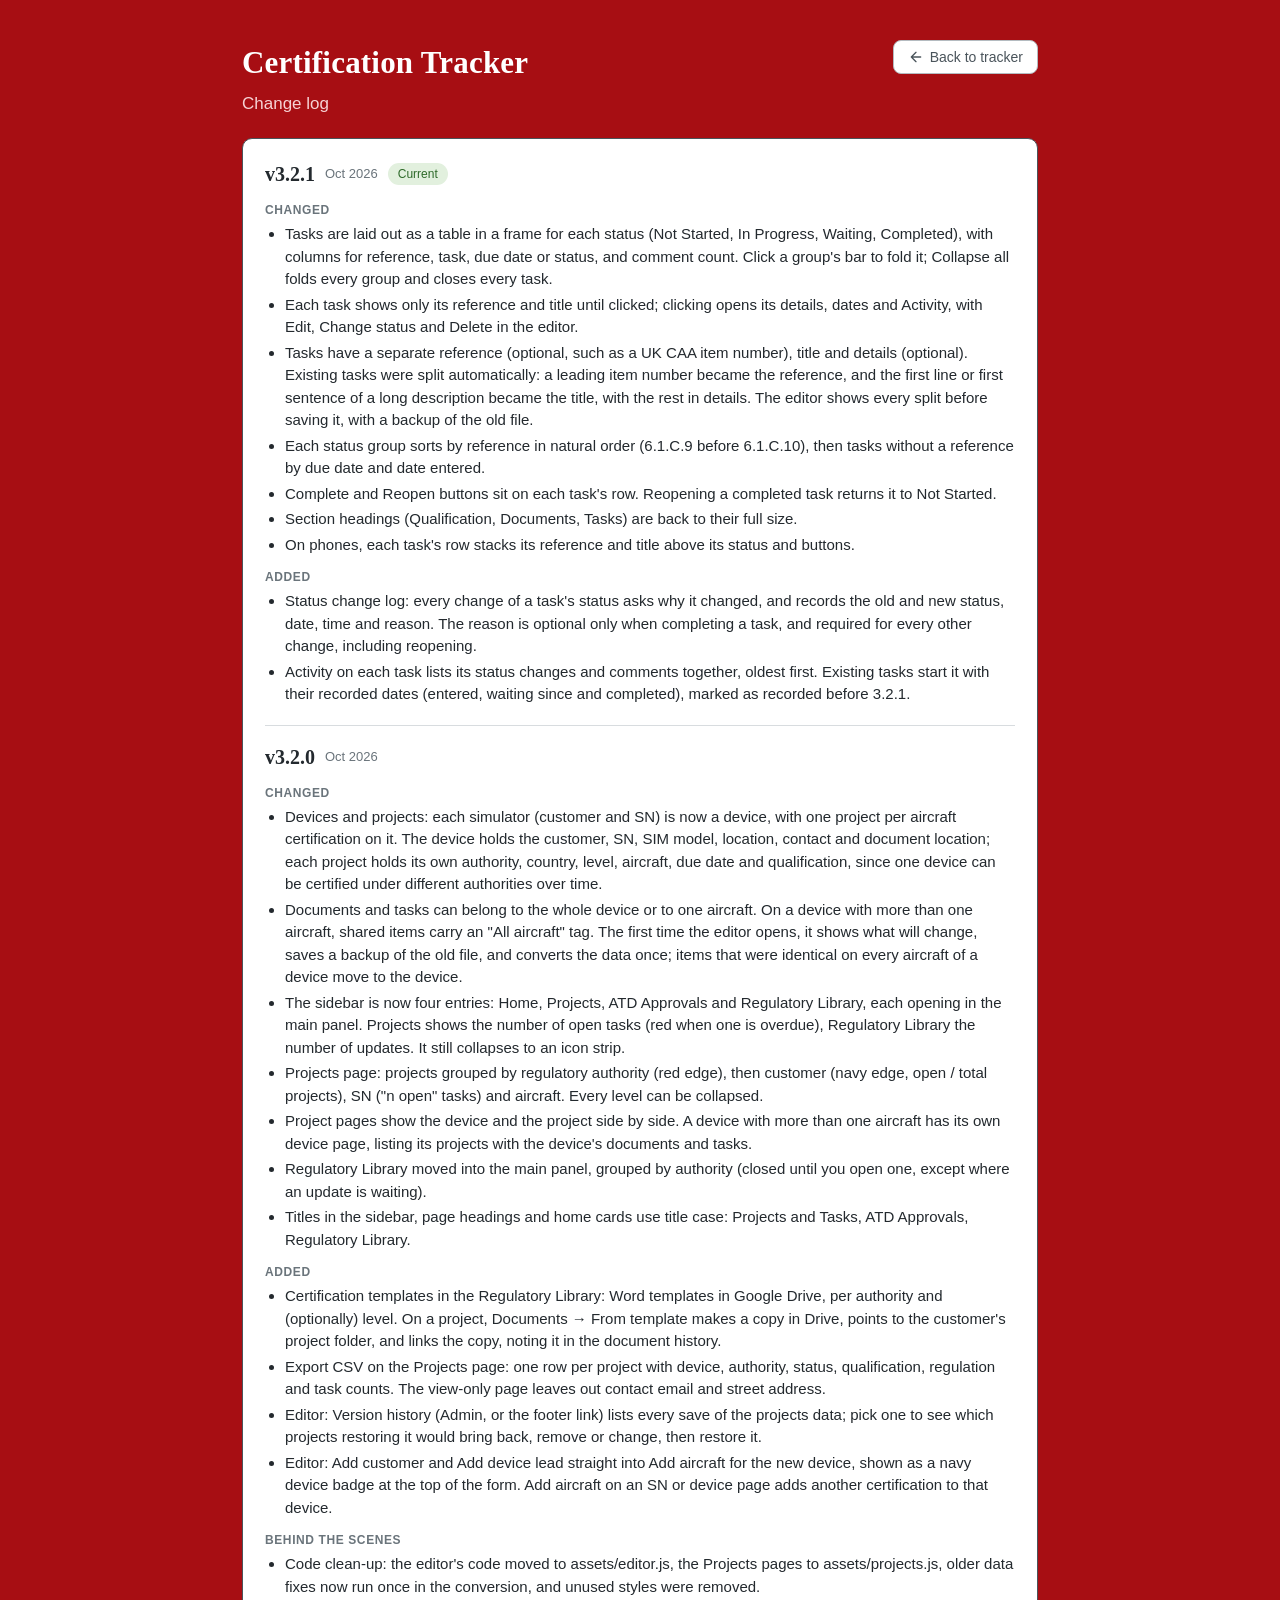
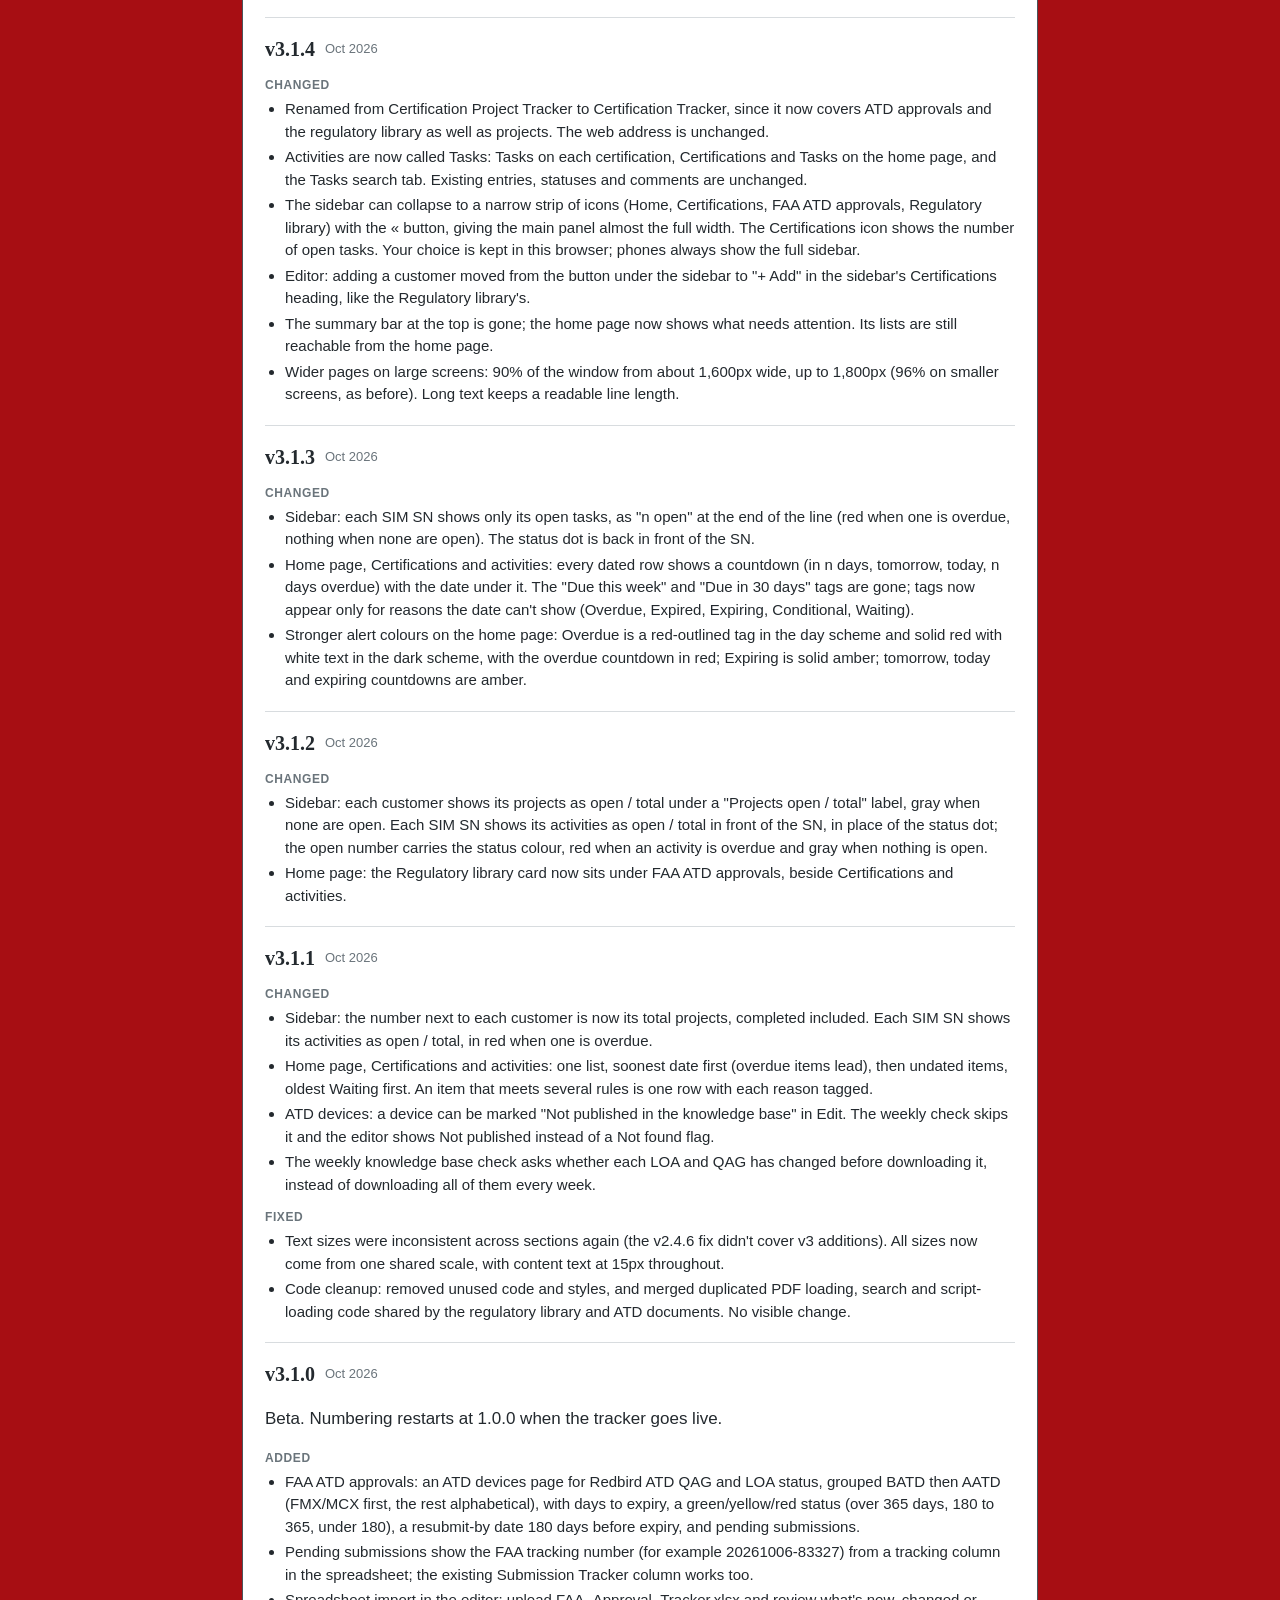
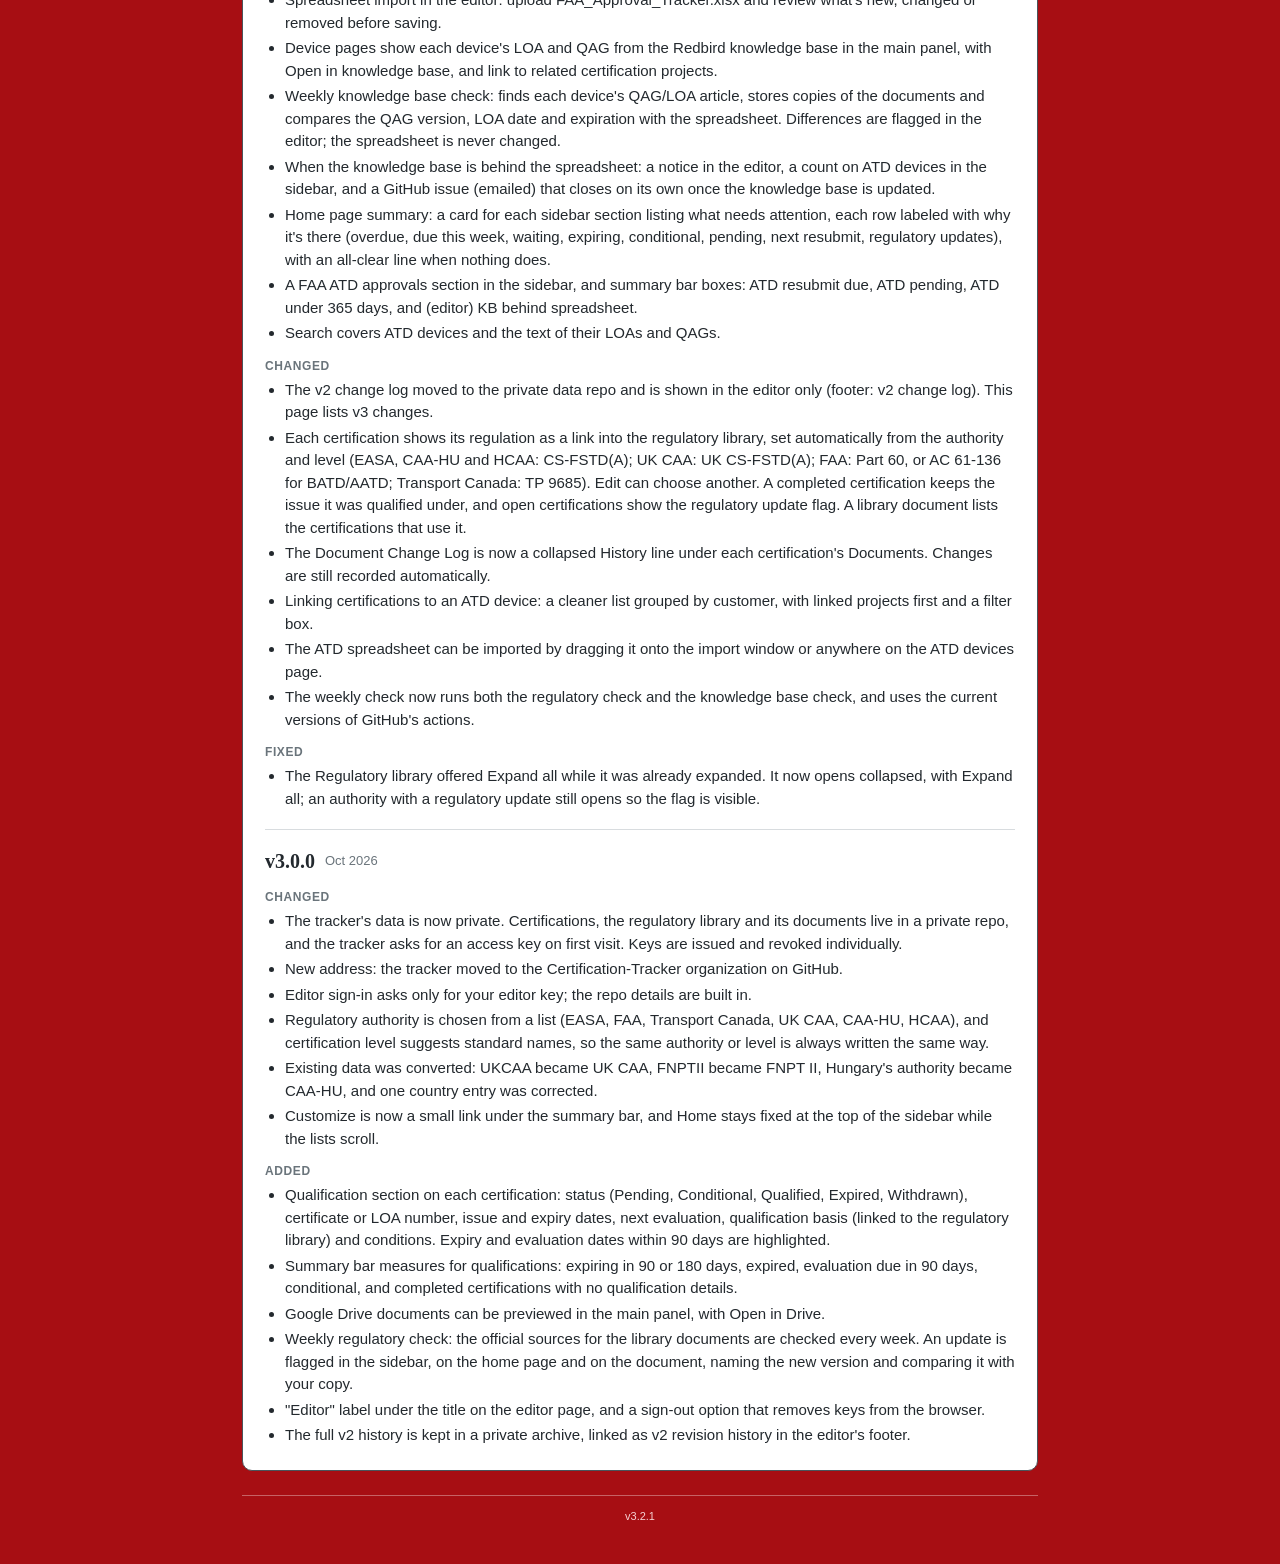
==== commit 0615af95: "v.3.2.1." ====
--- a/changelog.html
+++ b/changelog.html
@@ -4,7 +4,7 @@
 <meta charset="UTF-8">
 <meta name="viewport" content="width=device-width, initial-scale=1">
 <title>Change log — Certification Tracker</title>
-<link rel="stylesheet" href="assets/tracker.css?v=3.2.0">
+<link rel="stylesheet" href="assets/tracker.css?v=3.2.1">
 <style>
   /* Change log page: shared colors and base styles come from assets/tracker.css. */
   body{padding:0;line-height:1.5;}
@@ -36,8 +36,26 @@
     <button class="back" id="back-btn" type="button"><svg viewBox="0 0 24 24" fill="none" stroke="currentColor" stroke-width="2" stroke-linecap="round" stroke-linejoin="round" aria-hidden="true"><path d="M19 12H5M12 19l-7-7 7-7"/></svg>Back to tracker</button>
   </header>
   <main class="card">
+      <section class="ver" id="v3.2.1">
+        <h2 class="vh"><span class="vn">v3.2.1</span> <span class="vd">Oct 2026</span> <span class="cur">Current</span></h2>
+        <h3 class="grp">Changed</h3>
+        <ul>
+          <li>Tasks are laid out as a table in a frame for each status (Not Started, In Progress, Waiting, Completed), with columns for reference, task, due date or status, and comment count. Click a group's bar to fold it; Collapse all folds every group and closes every task.</li>
+          <li>Each task shows only its reference and title until clicked; clicking opens its details, dates and Activity, with Edit, Change status and Delete in the editor.</li>
+          <li>Tasks have a separate reference (optional, such as a UK CAA item number), title and details (optional). Existing tasks were split automatically: a leading item number became the reference, and the first line or first sentence of a long description became the title, with the rest in details. The editor shows every split before saving it, with a backup of the old file.</li>
+          <li>Each status group sorts by reference in natural order (6.1.C.9 before 6.1.C.10), then tasks without a reference by due date and date entered.</li>
+          <li>Complete and Reopen buttons sit on each task's row. Reopening a completed task returns it to Not Started.</li>
+          <li>Section headings (Qualification, Documents, Tasks) are back to their full size.</li>
+          <li>On phones, each task's row stacks its reference and title above its status and buttons.</li>
+        </ul>
+        <h3 class="grp">Added</h3>
+        <ul>
+          <li>Status change log: every change of a task's status asks why it changed, and records the old and new status, date, time and reason. The reason is optional only when completing a task, and required for every other change, including reopening.</li>
+          <li>Activity on each task lists its status changes and comments together, oldest first. Existing tasks start it with their recorded dates (entered, waiting since and completed), marked as recorded before 3.2.1.</li>
+        </ul>
+      </section>
       <section class="ver" id="v3.2.0">
-        <h2 class="vh"><span class="vn">v3.2.0</span> <span class="vd">Oct 2026</span> <span class="cur">Current</span></h2>
+        <h2 class="vh"><span class="vn">v3.2.0</span> <span class="vd">Oct 2026</span></h2>
         <h3 class="grp">Changed</h3>
         <ul>
           <li>Devices and projects: each simulator (customer and SN) is now a device, with one project per aircraft certification on it. The device holds the customer, SN, SIM model, location, contact and document location; each project holds its own authority, country, level, aircraft, due date and qualification, since one device can be certified under different authorities over time.</li>
@@ -155,7 +173,7 @@
         </ul>
       </section>
   </main>
-  <div class="version-footer">v3.2.0</div>
+  <div class="version-footer">v3.2.1</div>
 </div>
 <script>
 // Return to whichever tracker page opened this one; otherwise go to the view-only page.
--- a/assets/tracker.css
+++ b/assets/tracker.css
@@ -141,7 +141,7 @@
 .rich-text .text-list{margin:2px 0;padding-left:20px;}
 .rich-text .text-list li{margin:1px 0;}
 /* Long text keeps a readable line length on wide pages (3.1.4). */
-.rich-text,.comment-text,.qual-conditions,.doc-full-title,.reg-note,.kb-alert,.doc-meta,.search-note{max-width:90ch;}
+.rich-text,.qual-conditions,.doc-full-title,.reg-note,.kb-alert,.doc-meta,.search-note{max-width:90ch;}
 
 /* ===== Buttons and pills ===== */
 button{font-family:var(--sans);font-size:var(--fs-ui);cursor:pointer;border-radius:8px;border:1px solid var(--line);background:var(--card);padding:8px 14px;color:var(--ink);}
@@ -320,7 +320,8 @@
 .due-cell.overdue{color:var(--rust);font-weight:600;}
 @media (max-width: 640px){ .field-grid{grid-template-columns:1fr;} }
 .changelog{margin-top:14px;padding-top:10px;border-top:1px solid var(--line);}
-.section-head{display:flex;justify-content:space-between;align-items:center;gap:8px;flex-wrap:wrap;}
+.section-head{display:flex;justify-content:space-between;align-items:center;gap:8px;flex-wrap:wrap;font-size:var(--fs-lg);color:var(--ink);margin-bottom:6px;}
+.section-head .pill{font-size:var(--fs-xs);}
 .section-tools{display:flex;gap:6px;align-items:center;flex-wrap:wrap;}
 .list-empty{padding:12px 0;font-size:var(--fs-body);}
 .search-note{font-size:var(--fs-xs);margin-top:10px;}
@@ -425,7 +426,7 @@
 .entry-text{color:var(--ink-soft);overflow-wrap:anywhere;}
 .entry-meta{font-size:var(--fs-sm);color:var(--ink-faint);margin-top:3px;}
 .entry-empty{font-size:var(--fs-body);color:var(--ink-faint);padding:4px 0;}
-.entry.flash{animation:flash 1.6s ease-out;}
+.entry.flash,.task-row.flash td{animation:flash 1.6s ease-out;}
 @keyframes flash{from{background:var(--gold-bg);}to{background:transparent;}}
 @media (prefers-reduced-motion: reduce){ .entry.flash{animation:none;} }
 .late-note{color:var(--ink-faint);font-style:italic;}
@@ -440,28 +441,53 @@
 .history-main{display:flex;gap:10px;min-width:0;overflow-wrap:anywhere;}
 .history-date{font-size:var(--fs-sm);padding-top:1px;color:var(--ink-faint);min-width:80px;flex-shrink:0;}
 
-/* ===== Tasks and comments ===== */
-.task-group{display:flex;align-items:center;gap:6px;flex-wrap:wrap;width:100%;padding:10px 0;margin:0;border:none;border-bottom:1px solid var(--line);border-radius:0;background:none;font-size:var(--fs-body);color:var(--ink-soft);text-align:left;}
-.task-group:hover{border-color:var(--line);}
-.task-group:hover .task-group-count{color:var(--action-ink);text-decoration:underline;}
-.task-group > svg{width:14px;height:14px;flex-shrink:0;color:var(--ink-faint);transition:transform 0.15s;}
-.task-group[aria-expanded="true"] > svg{transform:rotate(90deg);}
-.task-group .pill{margin-right:0;}
-.task-group-date{margin-left:auto;font-size:var(--fs-sm);color:var(--ink-faint);}
-.task-group-body{padding-left:20px;border-bottom:1px solid var(--line);}
-.task-groups > :last-child{border-bottom:none;}
+/* ===== Tasks (3.2.1): a framed table per status; rows open to show details and Activity ===== */
+.task-frame{border:1px solid var(--line-strong);border-radius:8px;overflow:hidden;margin-top:10px;}
+.task-frame-head{display:flex;align-items:center;gap:8px;width:100%;padding:8px 12px;border:none;border-radius:0;background:var(--thread-bg);text-align:left;font-size:var(--fs-body);color:var(--ink-soft);}
+.task-frame-head:hover{background:var(--hover);border-color:transparent;}
+.task-frame-head > svg{width:14px;height:14px;flex-shrink:0;color:var(--ink-faint);transition:transform 0.15s;}
+.task-frame-head[aria-expanded="true"] > svg{transform:rotate(90deg);}
+.task-frame-head .pill{margin-right:0;}
+.task-frame-note{margin-left:auto;font-size:var(--fs-sm);color:var(--ink-faint);text-align:right;}
+.task-table{width:100%;border-collapse:collapse;table-layout:fixed;border-top:1px solid var(--line-strong);font-size:var(--fs-body);}
+.tw-chev{width:30px;}.tw-ref{width:84px;}.tw-due{width:150px;}.tw-cm{width:42px;}.tw-act{width:124px;}
+.task-table th{font-size:var(--fs-xs);font-weight:600;color:var(--ink-faint);text-align:left;padding:6px 8px;border-bottom:1px solid var(--line);}
+.task-table th svg{width:14px;height:14px;vertical-align:-2px;}
+.task-table td{padding:9px 8px;border-bottom:1px solid var(--line);white-space:nowrap;overflow:hidden;text-overflow:ellipsis;vertical-align:middle;}
+.task-table tbody tr:last-child td{border-bottom:none;}
+.task-row{cursor:pointer;}
+.task-row:hover td{background:var(--hover);}
+.task-row.open td{background:var(--thread-bg);border-bottom-color:transparent;}
+.tc-chev svg{width:14px;height:14px;color:var(--ink-faint);vertical-align:-2px;transition:transform 0.15s;}
+.task-row.open .tc-chev svg{transform:rotate(90deg);}
+.tc-ref{font-family:ui-monospace,"SF Mono",Consolas,monospace;font-size:var(--fs-sm);color:var(--ink-soft);}
+.tc-title{font-weight:600;color:var(--ink);}
+.task-table.done .tc-title{font-weight:400;color:var(--ink-soft);}
+.tc-due,.tc-cm{font-size:var(--fs-sm);color:var(--ink-soft);}
+.tc-due .pill{margin-right:5px;}
+.due-late{color:var(--alert);font-weight:700;}
+.task-btn{display:inline-flex;align-items:center;gap:4px;height:28px;padding:0 9px;font-size:var(--fs-sm);line-height:1;border-radius:6px;border:1px solid var(--line-strong);background:transparent;color:var(--ink-soft);white-space:nowrap;}
+.task-btn svg{width:14px;height:14px;flex-shrink:0;}
+.task-btn:hover{background:var(--hover);color:var(--ink);border-color:var(--edit-hover-line);}
+.task-btn.ok{color:var(--sage);border-color:var(--sage);background:var(--sage-bg);}
+.task-btn.ok:hover{background:var(--sage-bg-strong);border-color:var(--sage-strong);}
+.task-more td{background:var(--thread-bg);white-space:normal;overflow:visible;padding:0 14px 14px 8px;cursor:default;}
+.task-details{color:var(--ink-soft);line-height:1.5;max-width:90ch;margin-bottom:6px;}
+.act-list{margin-top:10px;}
+.act-head{font-size:var(--fs-2xs);font-weight:700;color:var(--ink-faint);text-transform:uppercase;letter-spacing:0.06em;padding:4px 0;}
+.act-item{display:grid;grid-template-columns:150px minmax(0,1fr) 26px;gap:10px;align-items:start;padding:7px 0;border-top:1px solid var(--line);font-size:var(--fs-body);}
+.act-when{font-size:var(--fs-sm);color:var(--ink-faint);padding-top:1px;}
+.act-body{min-width:0;color:var(--ink-soft);overflow-wrap:anywhere;}
+.act-body .pill{margin-right:0;}
+.act-comment .act-body > svg{width:14px;height:14px;vertical-align:-2px;margin-right:6px;color:var(--ink-faint);}
+.act-arrow{margin:0 6px;color:var(--ink-faint);}
+.act-why{margin-top:3px;}
+.act-entered{font-weight:600;}
+.task-actions{display:flex;gap:6px;flex-wrap:wrap;margin-top:12px;}
 .comments-toggle{display:inline-flex;align-items:center;gap:4px;margin-top:6px;padding:2px 0;border:none;background:none;font-size:var(--fs-sm);color:var(--action-ink);}
 .comments-toggle:hover{text-decoration:underline;border:none;}
 .comments-toggle svg{width:14px;height:14px;transition:transform 0.15s;}
 .comments-toggle[aria-expanded="true"] svg{transform:rotate(90deg);}
-.comments-toggle .cc-zero{color:var(--ink-faint);}
-.comment-thread{margin:8px 0 2px;padding:6px 12px 8px;background:var(--thread-bg);border-left:3px solid var(--line-strong);}
-.comment{display:flex;justify-content:space-between;align-items:flex-start;gap:10px;padding:6px 0;border-bottom:1px solid var(--line);font-size:var(--fs-body);}
-.comment-list .comment:last-child{border-bottom:none;}
-.comment-body{min-width:0;}
-.comment-text{color:var(--ink-soft);}
-.comment-stamp{font-size:var(--fs-xs);color:var(--ink-faint);margin-top:2px;}
-.comment-empty{font-size:var(--fs-body);color:var(--ink-faint);padding:4px 0;}
 .comment-del{flex-shrink:0;display:inline-flex;align-items:center;justify-content:center;width:26px;height:26px;padding:0;border:1px solid transparent;border-radius:6px;background:none;color:var(--ink-faint);}
 .comment-del svg{width:14px;height:14px;}
 .comment-del:hover{color:var(--del);border-color:var(--del-line);background:var(--del-bg);}
@@ -470,7 +496,26 @@
 .comment-add textarea:focus-visible{outline:2px solid var(--action-ink);outline-offset:1px;}
 .comment-add .btn-primary{height:38px;padding:0 14px;flex-shrink:0;}
 .comment-err{font-size:var(--fs-sm);color:var(--del);margin-top:4px;}
-@media (prefers-reduced-motion: reduce){ .task-group > svg,.comments-toggle svg{transition:none;} }
+@media (max-width: 640px){
+  .task-table,.task-table tbody{display:block;}
+  .task-table colgroup,.task-table thead{display:none;}
+  .task-row{display:grid;grid-template-columns:20px auto minmax(0,1fr) auto auto;grid-template-areas:"chev ref title title title" ". due due cm act";gap:4px 8px;align-items:center;padding:8px 6px;border-bottom:1px solid var(--line);}
+  .task-row td{display:block;padding:0;border:none;background:none !important;}
+  .task-row.open{background:var(--thread-bg);}
+  .tc-chev{grid-area:chev;}.tc-ref{grid-area:ref;}.tc-due{grid-area:due;}.tc-cm{grid-area:cm;}.tc-act{grid-area:act;}
+  .tc-title{grid-area:title;white-space:normal !important;}
+  .task-more{display:block;border-bottom:1px solid var(--line);}
+  .task-more td{display:block;padding:0 10px 12px 28px;}
+  .task-more td:first-child{display:none;}
+  .act-item{grid-template-columns:minmax(0,1fr) 26px;gap:2px 8px;}
+  .act-when{grid-column:1 / -1;}
+}
+@media (prefers-reduced-motion: reduce){ .task-frame-head > svg,.tc-chev svg,.comments-toggle svg{transition:none;} }
+.st-change{display:flex;align-items:center;gap:4px;margin-bottom:12px;}
+.st-change select{flex:1;font-family:var(--sans);font-size:var(--fs-input);padding:7px 10px;border:1px solid var(--line);border-radius:8px;background:var(--field-bg);color:var(--ink);}
+.st-change .pill{margin-right:0;}
+.field-row .field.field-ref{flex:0 0 140px;}
+@media (max-width: 520px){ .field-row .field.field-ref{flex:1 1 auto;} }
 
 /* ===== Regulatory Library ===== */
 .lib-groups{margin-top:4px;}
@@ -643,3 +688,11 @@
 .v2log .grp{font-size:var(--fs-xs);font-weight:700;color:var(--ink-faint);text-transform:uppercase;letter-spacing:0.05em;margin:12px 0 4px;}
 .v2log ul{margin:0;padding-left:20px;font-size:var(--fs-body);color:var(--ink-soft);}
 .v2log li{margin:3px 0;}
+/* 3.2.1: conversion preview of the task split */
+.cv-head{font-size:var(--fs-body);margin:14px 0 6px;}
+.cv-head:first-child{margin-top:0;}
+.cv-tasks{max-height:min(44vh, 420px);overflow:auto;border:1px solid var(--line);border-radius:8px;padding:0 10px 8px;margin-bottom:10px;}
+.cv-owner{position:sticky;top:0;background:var(--card);font-size:var(--fs-2xs);font-weight:700;color:var(--ink-faint);text-transform:uppercase;letter-spacing:0.05em;padding:10px 0 4px;}
+.cv-table{width:100%;border-collapse:collapse;table-layout:fixed;font-size:var(--fs-sm);}
+.cv-table th{text-align:left;font-size:var(--fs-2xs);font-weight:600;color:var(--ink-faint);padding:3px 6px;border-bottom:1px solid var(--line);}
+.cv-table td{padding:5px 6px;border-bottom:1px solid var(--line);vertical-align:top;overflow-wrap:anywhere;}
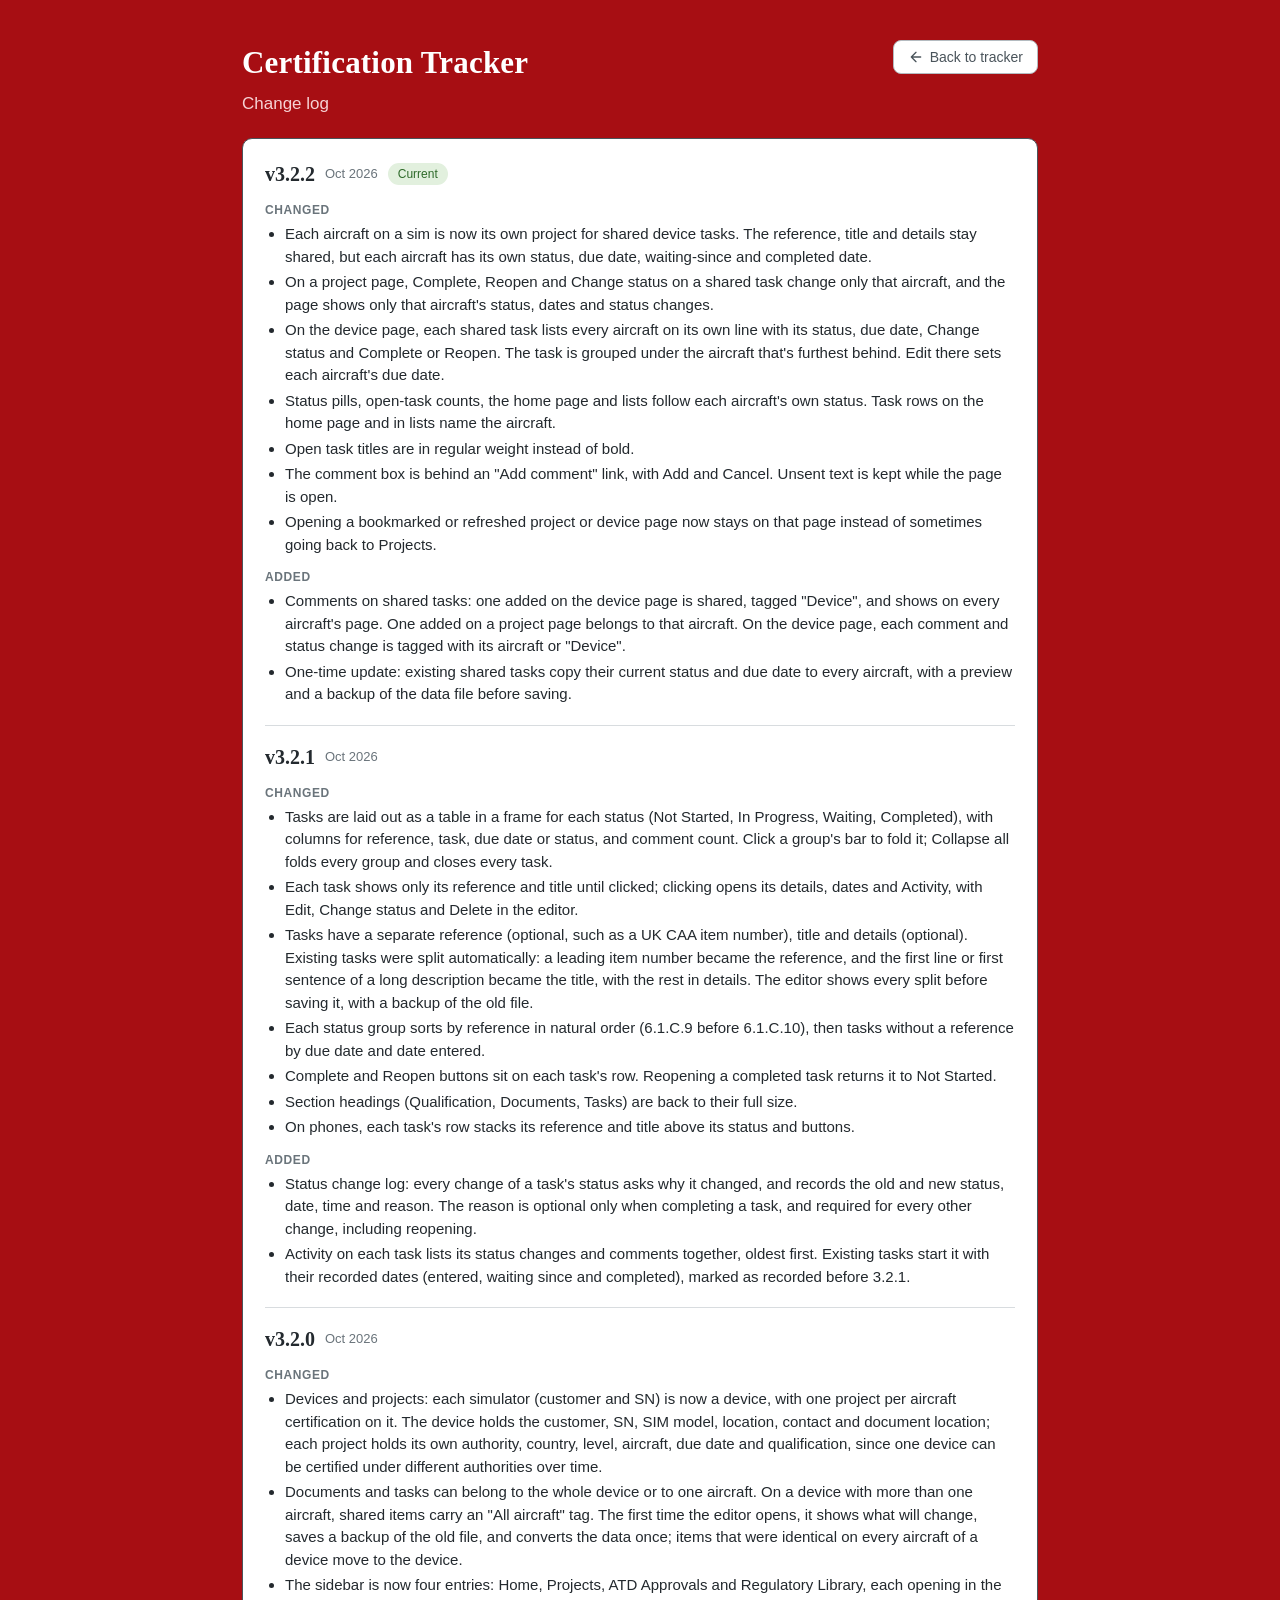
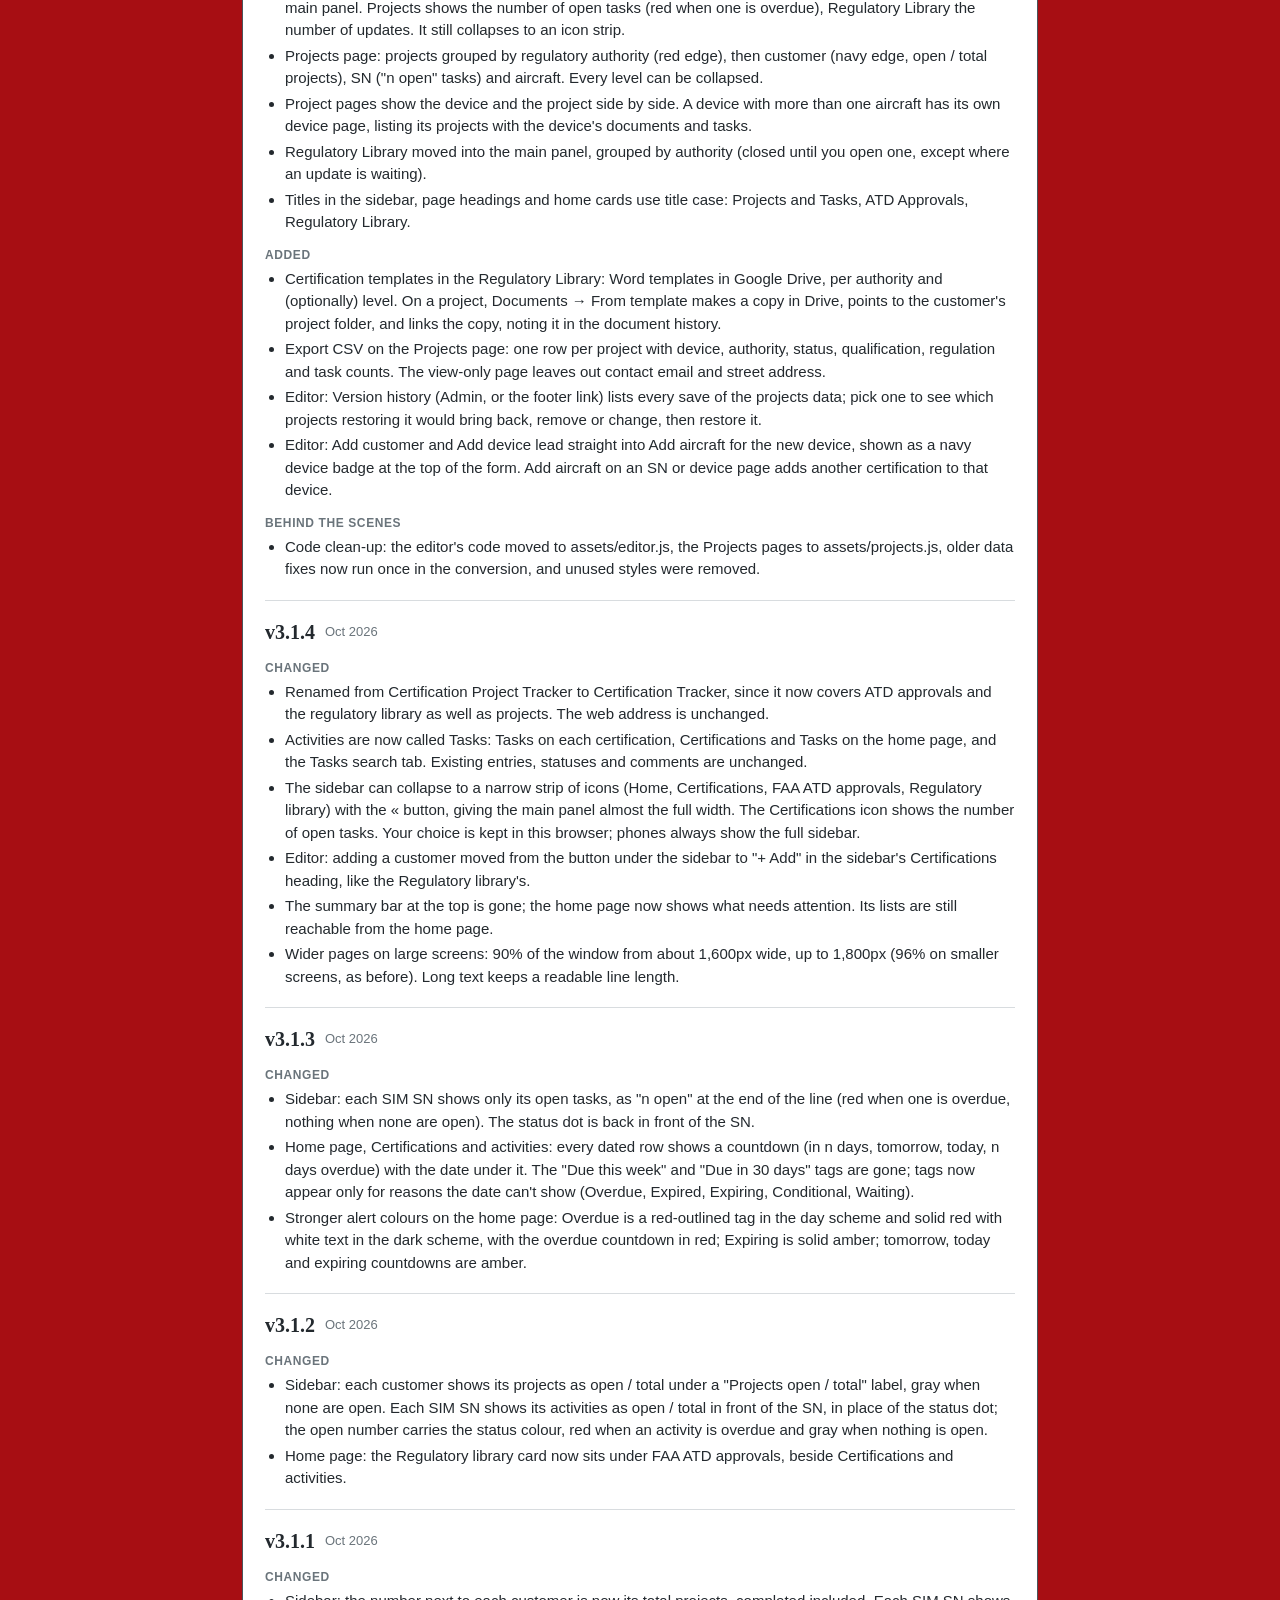
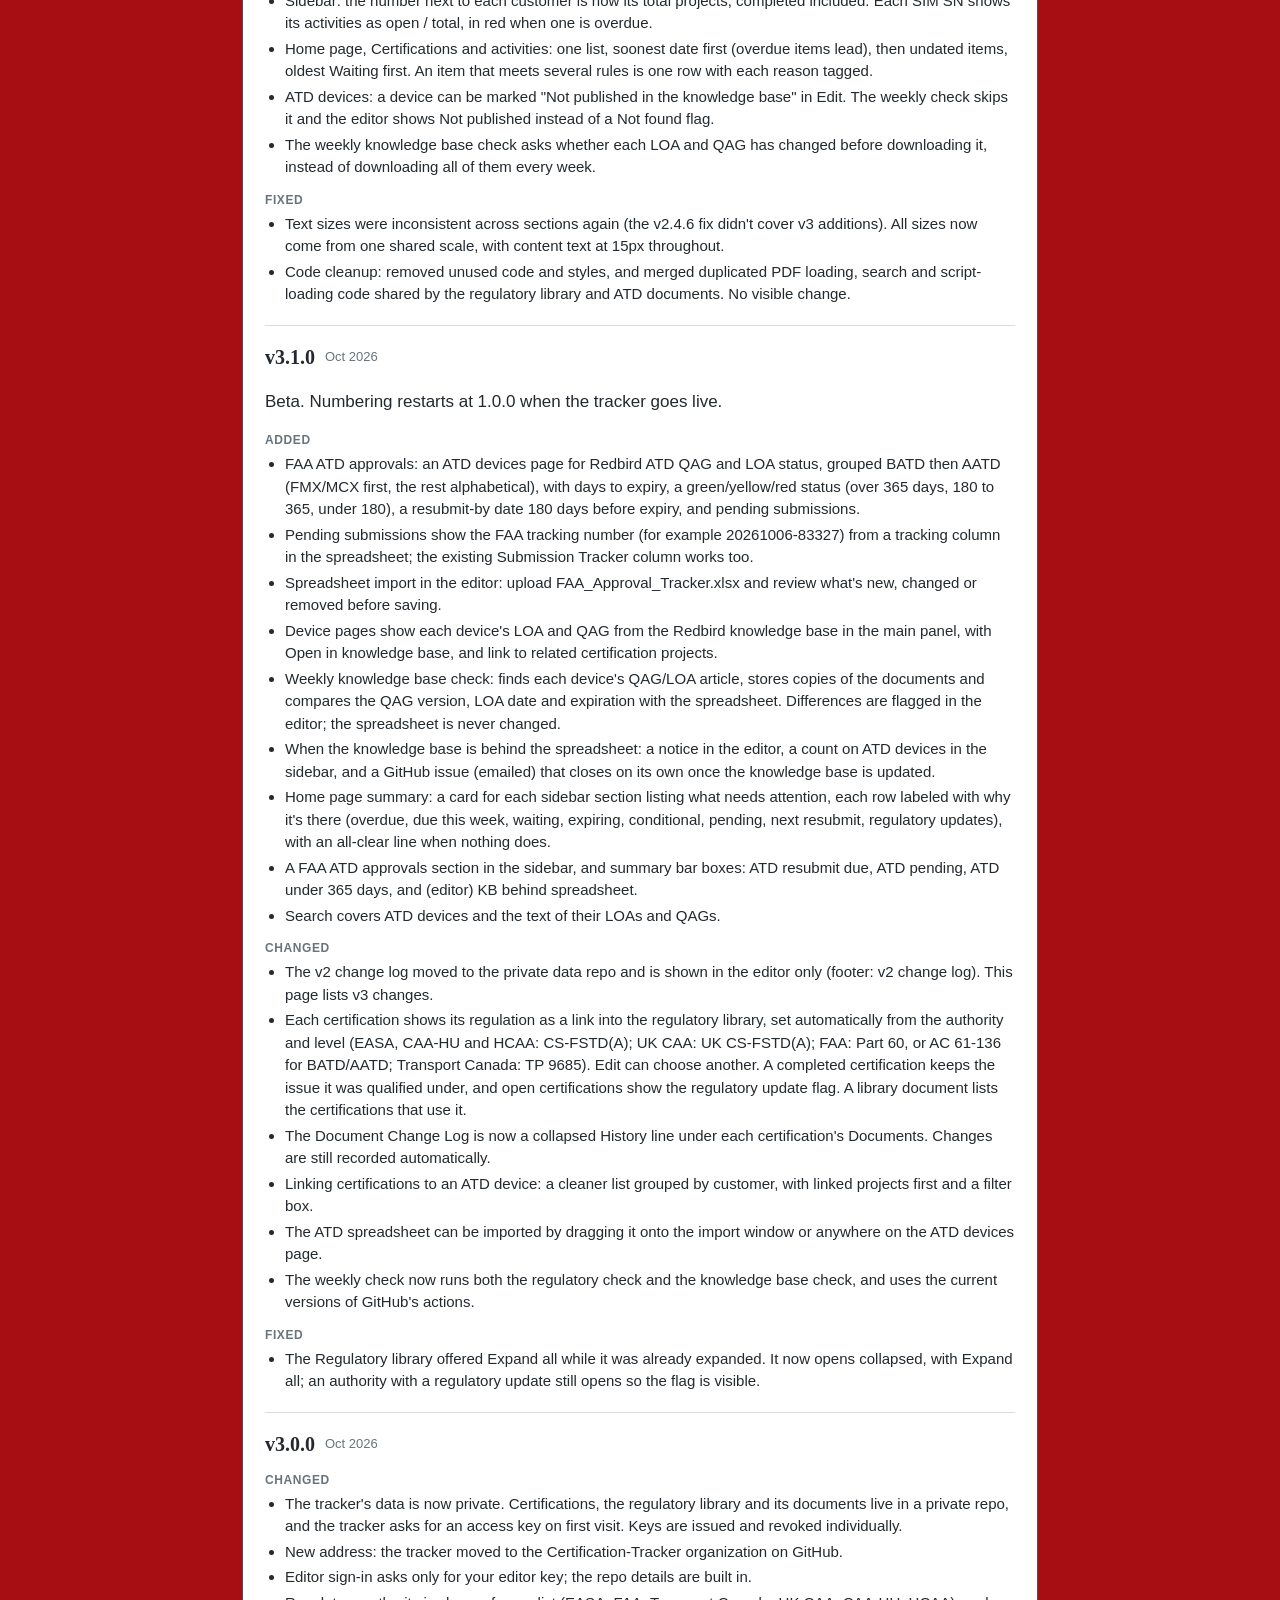
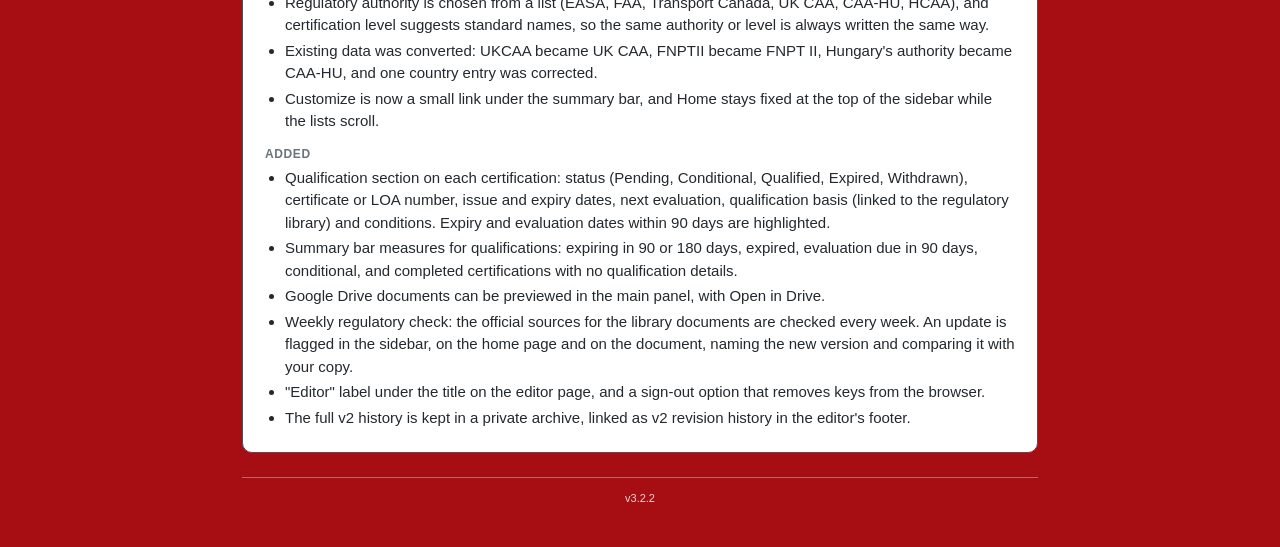
==== commit 22d3d80a: "v.3.2.2" ====
--- a/changelog.html
+++ b/changelog.html
@@ -4,7 +4,7 @@
 <meta charset="UTF-8">
 <meta name="viewport" content="width=device-width, initial-scale=1">
 <title>Change log — Certification Tracker</title>
-<link rel="stylesheet" href="assets/tracker.css?v=3.2.1">
+<link rel="stylesheet" href="assets/tracker.css?v=3.2.2">
 <style>
   /* Change log page: shared colors and base styles come from assets/tracker.css. */
   body{padding:0;line-height:1.5;}
@@ -36,8 +36,26 @@
     <button class="back" id="back-btn" type="button"><svg viewBox="0 0 24 24" fill="none" stroke="currentColor" stroke-width="2" stroke-linecap="round" stroke-linejoin="round" aria-hidden="true"><path d="M19 12H5M12 19l-7-7 7-7"/></svg>Back to tracker</button>
   </header>
   <main class="card">
+      <section class="ver" id="v3.2.2">
+        <h2 class="vh"><span class="vn">v3.2.2</span> <span class="vd">Oct 2026</span> <span class="cur">Current</span></h2>
+        <h3 class="grp">Changed</h3>
+        <ul>
+          <li>Each aircraft on a sim is now its own project for shared device tasks. The reference, title and details stay shared, but each aircraft has its own status, due date, waiting-since and completed date.</li>
+          <li>On a project page, Complete, Reopen and Change status on a shared task change only that aircraft, and the page shows only that aircraft's status, dates and status changes.</li>
+          <li>On the device page, each shared task lists every aircraft on its own line with its status, due date, Change status and Complete or Reopen. The task is grouped under the aircraft that's furthest behind. Edit there sets each aircraft's due date.</li>
+          <li>Status pills, open-task counts, the home page and lists follow each aircraft's own status. Task rows on the home page and in lists name the aircraft.</li>
+          <li>Open task titles are in regular weight instead of bold.</li>
+          <li>The comment box is behind an "Add comment" link, with Add and Cancel. Unsent text is kept while the page is open.</li>
+          <li>Opening a bookmarked or refreshed project or device page now stays on that page instead of sometimes going back to Projects.</li>
+        </ul>
+        <h3 class="grp">Added</h3>
+        <ul>
+          <li>Comments on shared tasks: one added on the device page is shared, tagged "Device", and shows on every aircraft's page. One added on a project page belongs to that aircraft. On the device page, each comment and status change is tagged with its aircraft or "Device".</li>
+          <li>One-time update: existing shared tasks copy their current status and due date to every aircraft, with a preview and a backup of the data file before saving.</li>
+        </ul>
+      </section>
       <section class="ver" id="v3.2.1">
-        <h2 class="vh"><span class="vn">v3.2.1</span> <span class="vd">Oct 2026</span> <span class="cur">Current</span></h2>
+        <h2 class="vh"><span class="vn">v3.2.1</span> <span class="vd">Oct 2026</span></h2>
         <h3 class="grp">Changed</h3>
         <ul>
           <li>Tasks are laid out as a table in a frame for each status (Not Started, In Progress, Waiting, Completed), with columns for reference, task, due date or status, and comment count. Click a group's bar to fold it; Collapse all folds every group and closes every task.</li>
@@ -173,7 +191,7 @@
         </ul>
       </section>
   </main>
-  <div class="version-footer">v3.2.1</div>
+  <div class="version-footer">v3.2.2</div>
 </div>
 <script>
 // Return to whichever tracker page opened this one; otherwise go to the view-only page.
--- a/assets/tracker.css
+++ b/assets/tracker.css
@@ -461,7 +461,7 @@
 .tc-chev svg{width:14px;height:14px;color:var(--ink-faint);vertical-align:-2px;transition:transform 0.15s;}
 .task-row.open .tc-chev svg{transform:rotate(90deg);}
 .tc-ref{font-family:ui-monospace,"SF Mono",Consolas,monospace;font-size:var(--fs-sm);color:var(--ink-soft);}
-.tc-title{font-weight:600;color:var(--ink);}
+.tc-title{font-weight:400;color:var(--ink);}   /* 3.2.2: regular weight */
 .task-table.done .tc-title{font-weight:400;color:var(--ink-soft);}
 .tc-due,.tc-cm{font-size:var(--fs-sm);color:var(--ink-soft);}
 .tc-due .pill{margin-right:5px;}
@@ -516,6 +516,42 @@
 .st-change .pill{margin-right:0;}
 .field-row .field.field-ref{flex:0 0 140px;}
 @media (max-width: 520px){ .field-row .field.field-ref{flex:1 1 auto;} }
+
+/* ===== 3.2.2: shared device tasks per aircraft, Add comment link ===== */
+.field-row[hidden],.field[hidden],.scope-note[hidden]{display:none !important;}
+.task-aircraft td{padding:0 8px 8px;white-space:normal;overflow:visible;cursor:default;}
+.task-row:has(+ .task-aircraft) td{border-bottom-color:transparent;}
+.task-row.open + .task-aircraft td{background:var(--thread-bg);}
+.ac-lines{display:flex;flex-direction:column;gap:2px;border-left:3px solid var(--navy);padding:2px 0 2px 10px;margin-left:84px;}
+.ac-line{display:grid;grid-template-columns:minmax(110px,max-content) minmax(0,1fr) auto;gap:10px;align-items:center;padding:3px 0;font-size:var(--fs-sm);}
+.ac-name{font-size:var(--fs-sm);text-align:left;justify-self:start;}
+.ac-state{display:flex;align-items:center;gap:8px;flex-wrap:wrap;color:var(--ink-soft);}
+.ac-state .pill{margin-right:0;}
+.ac-due .pill{margin-right:5px;}
+.ac-btns{display:flex;align-items:center;gap:10px;justify-self:end;}
+.ac-change{font-size:var(--fs-sm);}
+.ac-btns .task-btn{height:26px;}
+.ac-dues{display:flex;flex-direction:column;gap:6px;}
+.ac-due-row{display:grid;grid-template-columns:minmax(0,1fr) 170px;gap:10px;align-items:center;}
+.ac-due-row label{margin:0 !important;font-size:var(--fs-sm);color:var(--ink);}
+.scope-note{margin:-4px 0 10px;}
+.st-aircraft{display:flex;align-items:center;gap:6px;margin-top:6px;font-size:var(--fs-sm);font-weight:700;color:var(--navy-ink);}
+.st-aircraft svg{width:15px;height:15px;}
+.add-comment{display:inline-flex;align-items:center;gap:4px;margin-top:8px;font-size:var(--fs-sm);text-decoration:none;}
+.add-comment:hover{text-decoration:underline;}
+.add-comment svg{width:14px;height:14px;}
+.comment-add-btns{display:flex;gap:6px;flex-shrink:0;}
+.comment-add-btns button{height:38px;padding:0 14px;}
+.comment-note{font-size:var(--fs-xs);color:var(--ink-faint);margin-top:4px;}
+.act-body .scope-tag{margin-left:0;}
+@media (max-width: 640px){
+  .task-aircraft{display:block;}
+  .task-aircraft td{display:block;padding:0 10px 10px 28px;}
+  .task-aircraft td:first-child{display:none;}
+  .ac-lines{margin-left:0;}
+  .ac-line{grid-template-columns:minmax(0,1fr) auto;}
+  .ac-state{grid-column:1 / -1;grid-row:2;}
+}
 
 /* ===== Regulatory Library ===== */
 .lib-groups{margin-top:4px;}
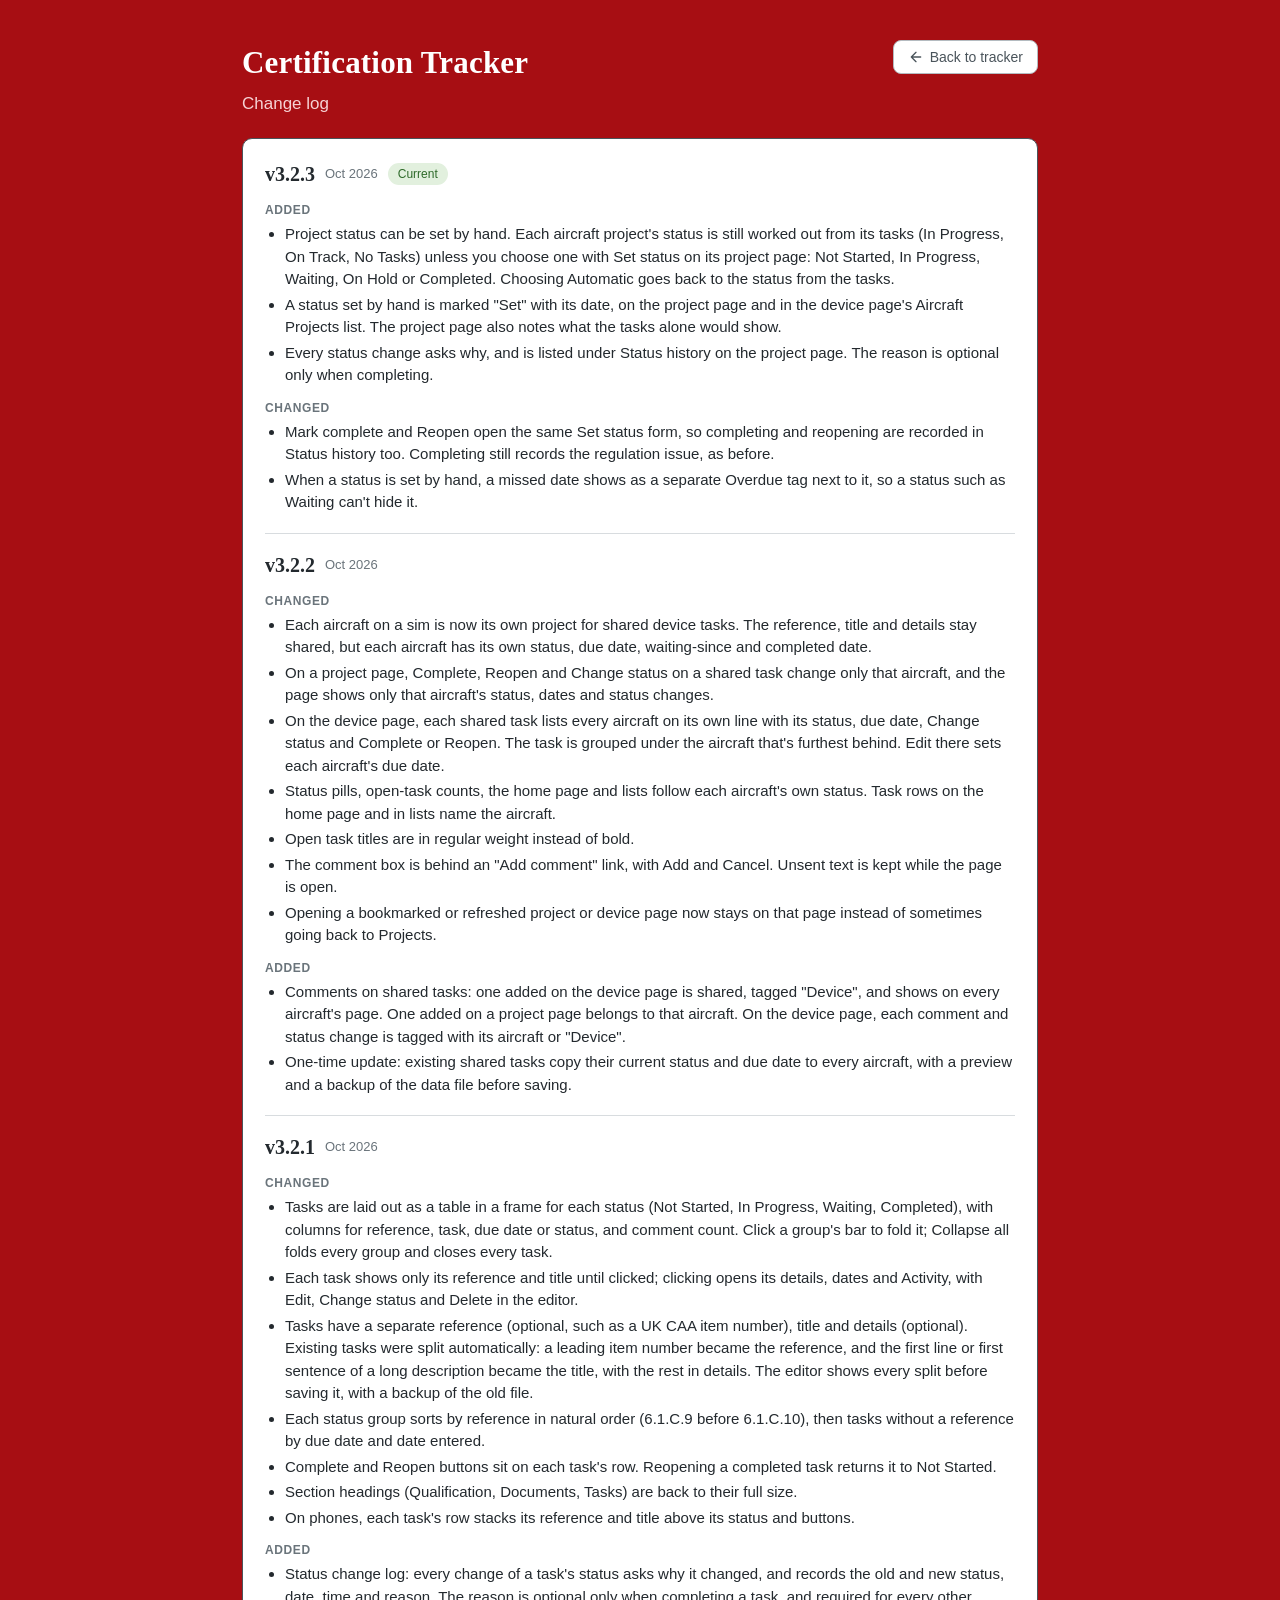
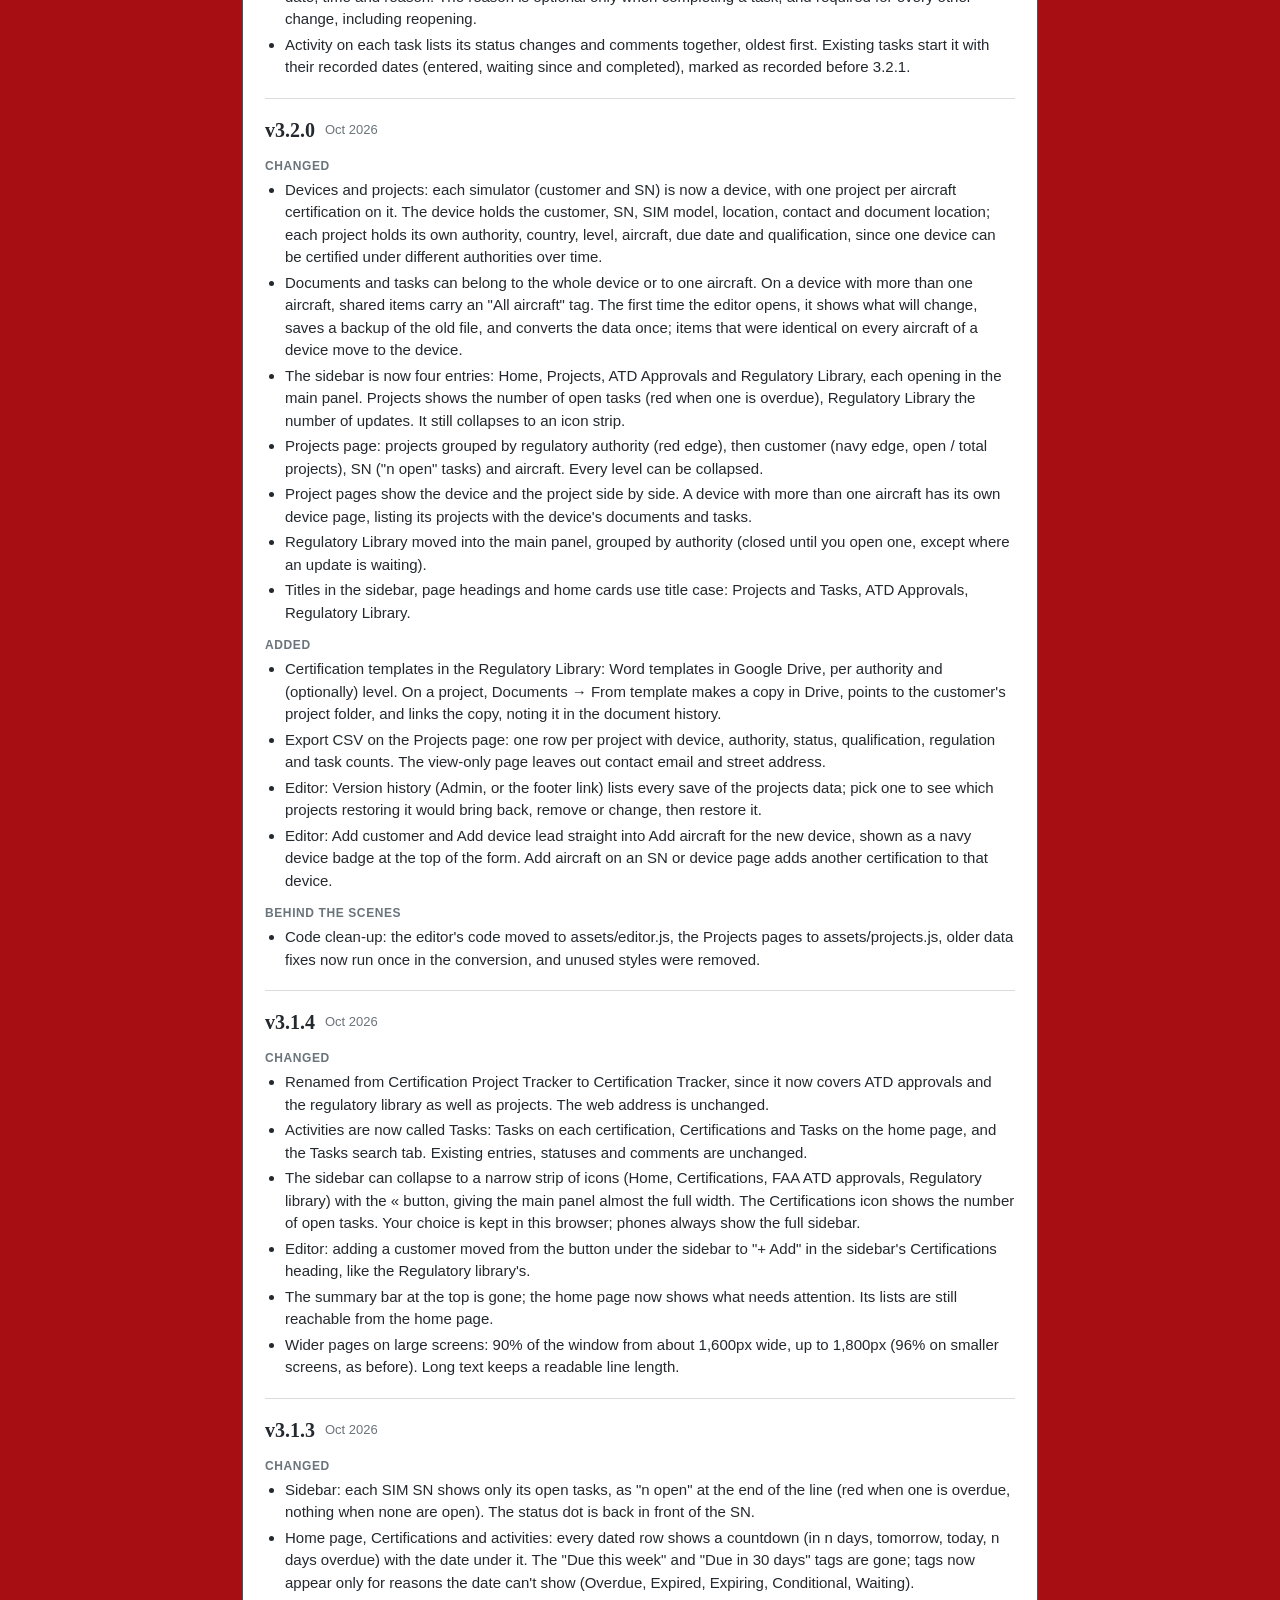
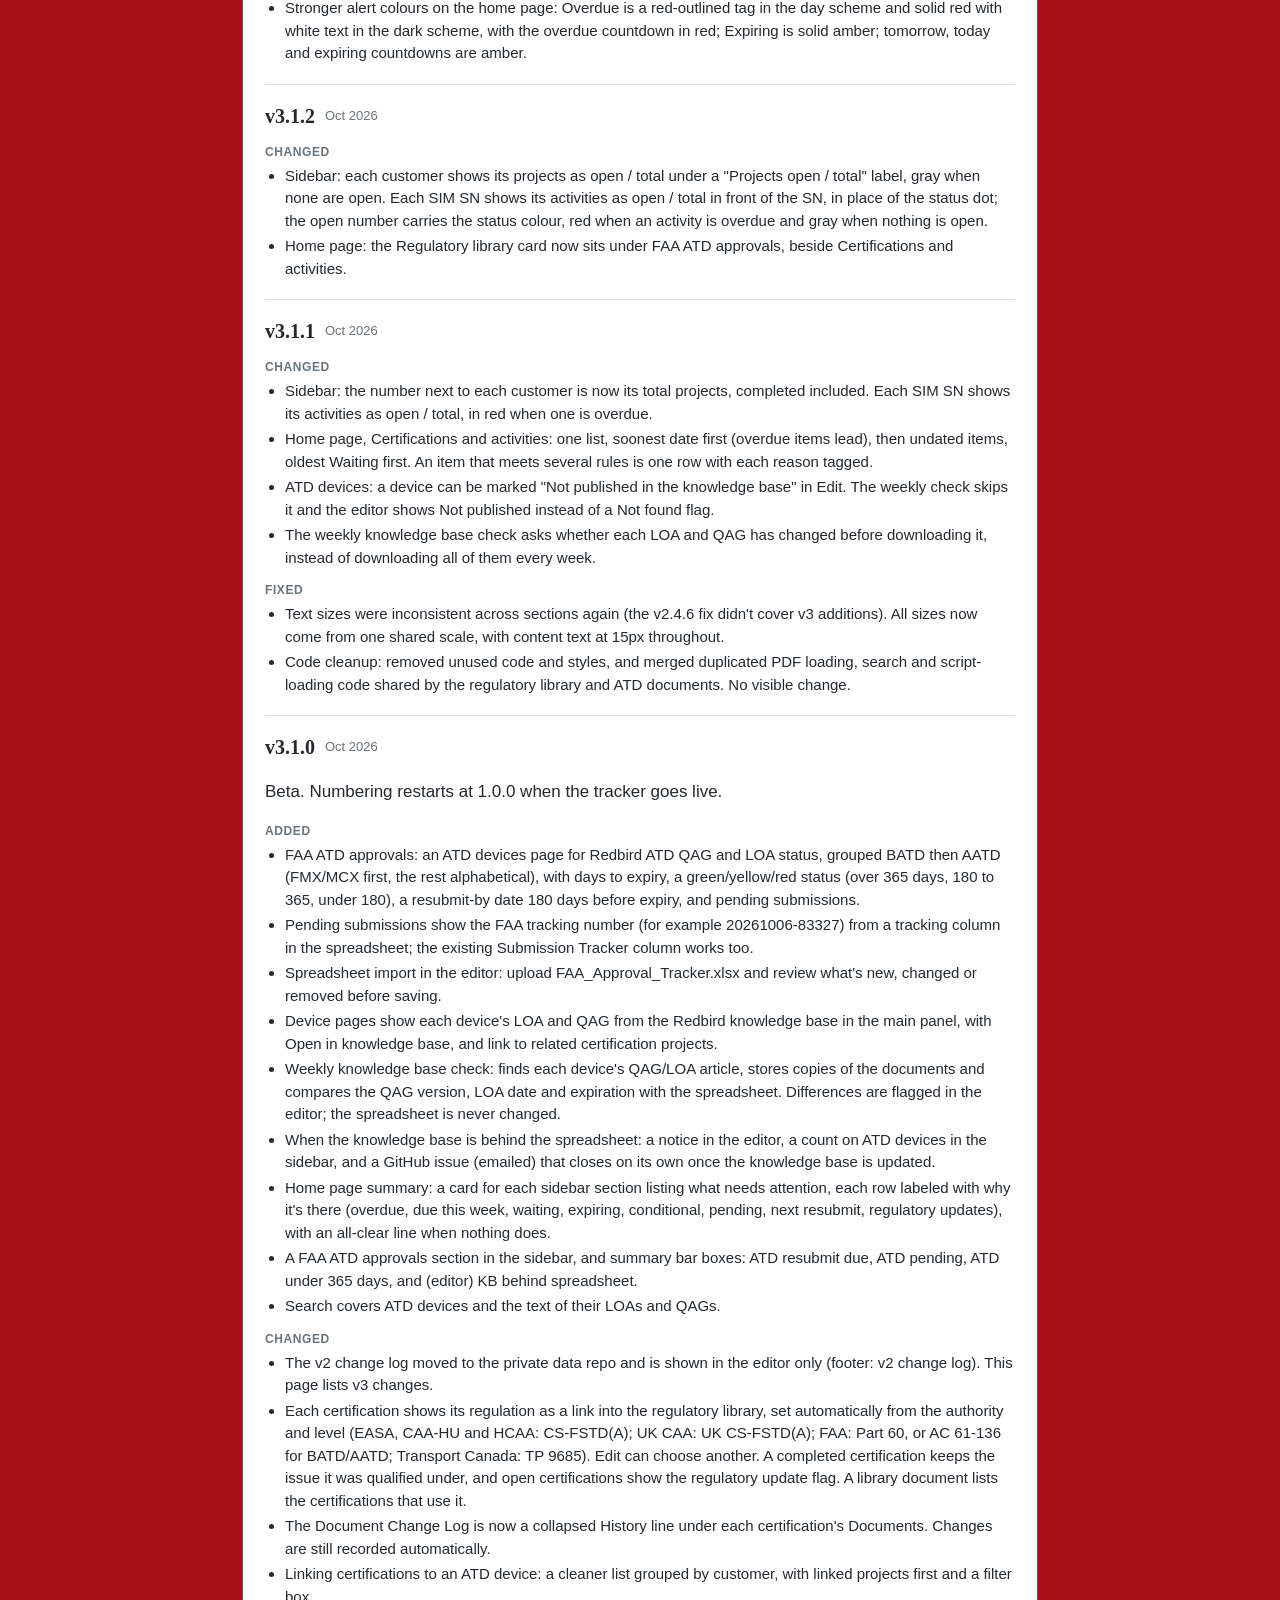
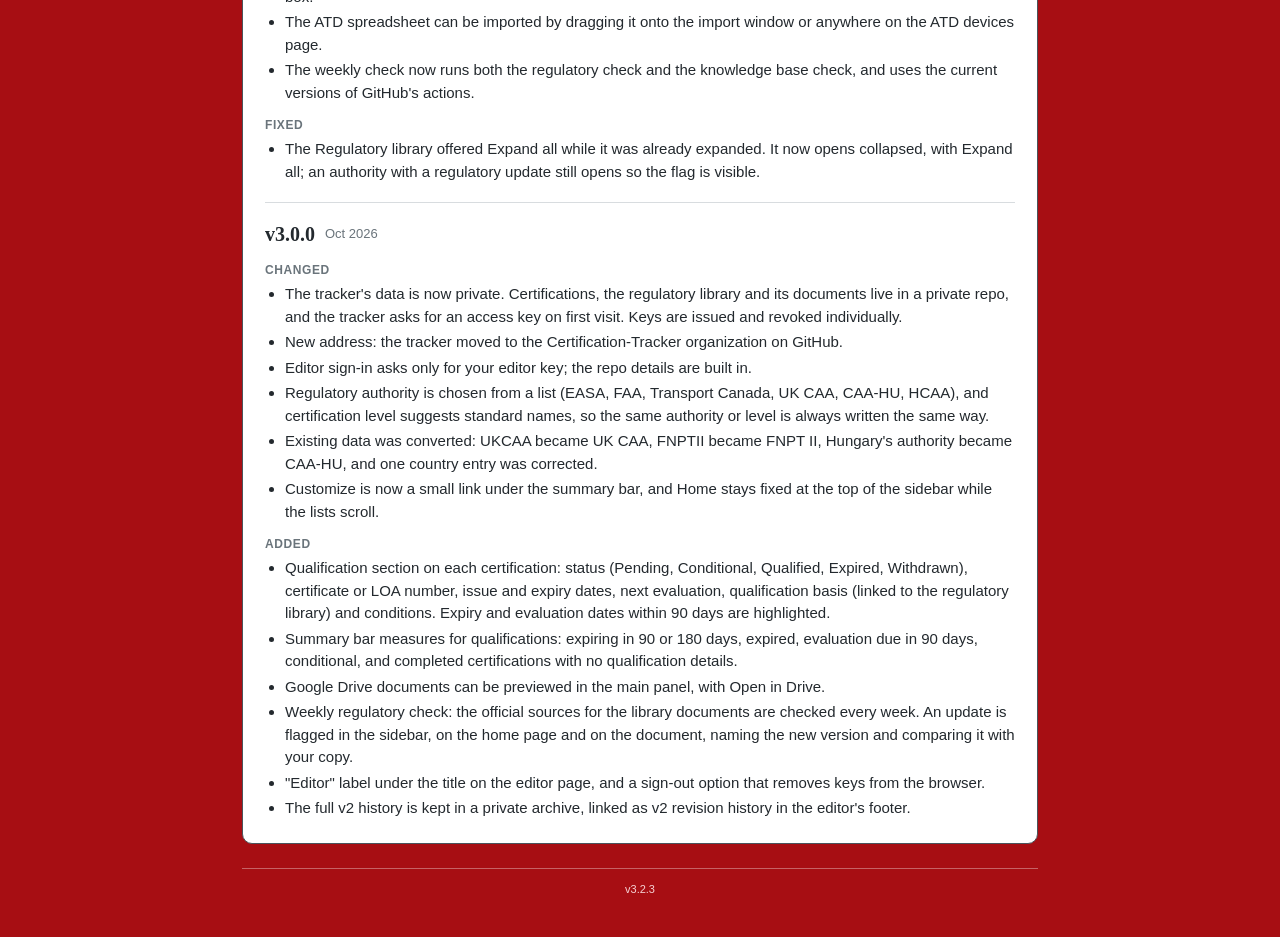
==== commit 1d758ef2: "v3.2.3" ====
--- a/changelog.html
+++ b/changelog.html
@@ -4,7 +4,7 @@
 <meta charset="UTF-8">
 <meta name="viewport" content="width=device-width, initial-scale=1">
 <title>Change log — Certification Tracker</title>
-<link rel="stylesheet" href="assets/tracker.css?v=3.2.2">
+<link rel="stylesheet" href="assets/tracker.css?v=3.2.3">
 <style>
   /* Change log page: shared colors and base styles come from assets/tracker.css. */
   body{padding:0;line-height:1.5;}
@@ -36,8 +36,22 @@
     <button class="back" id="back-btn" type="button"><svg viewBox="0 0 24 24" fill="none" stroke="currentColor" stroke-width="2" stroke-linecap="round" stroke-linejoin="round" aria-hidden="true"><path d="M19 12H5M12 19l-7-7 7-7"/></svg>Back to tracker</button>
   </header>
   <main class="card">
+      <section class="ver" id="v3.2.3">
+        <h2 class="vh"><span class="vn">v3.2.3</span> <span class="vd">Oct 2026</span> <span class="cur">Current</span></h2>
+        <h3 class="grp">Added</h3>
+        <ul>
+          <li>Project status can be set by hand. Each aircraft project's status is still worked out from its tasks (In Progress, On Track, No Tasks) unless you choose one with Set status on its project page: Not Started, In Progress, Waiting, On Hold or Completed. Choosing Automatic goes back to the status from the tasks.</li>
+          <li>A status set by hand is marked "Set" with its date, on the project page and in the device page's Aircraft Projects list. The project page also notes what the tasks alone would show.</li>
+          <li>Every status change asks why, and is listed under Status history on the project page. The reason is optional only when completing.</li>
+        </ul>
+        <h3 class="grp">Changed</h3>
+        <ul>
+          <li>Mark complete and Reopen open the same Set status form, so completing and reopening are recorded in Status history too. Completing still records the regulation issue, as before.</li>
+          <li>When a status is set by hand, a missed date shows as a separate Overdue tag next to it, so a status such as Waiting can't hide it.</li>
+        </ul>
+      </section>
       <section class="ver" id="v3.2.2">
-        <h2 class="vh"><span class="vn">v3.2.2</span> <span class="vd">Oct 2026</span> <span class="cur">Current</span></h2>
+        <h2 class="vh"><span class="vn">v3.2.2</span> <span class="vd">Oct 2026</span></h2>
         <h3 class="grp">Changed</h3>
         <ul>
           <li>Each aircraft on a sim is now its own project for shared device tasks. The reference, title and details stay shared, but each aircraft has its own status, due date, waiting-since and completed date.</li>
@@ -191,7 +205,7 @@
         </ul>
       </section>
   </main>
-  <div class="version-footer">v3.2.2</div>
+  <div class="version-footer">v3.2.3</div>
 </div>
 <script>
 // Return to whichever tracker page opened this one; otherwise go to the view-only page.
--- a/assets/tracker.css
+++ b/assets/tracker.css
@@ -206,6 +206,8 @@
 .dot-gold{background:var(--gold);}
 .dot-slate{background:var(--slate);}
 .dot-sage{background:var(--sage);}
+.dot-plum{background:var(--plum);}
+.dot-neutral{background:var(--ink-faint);}
 
 /* ===== Forms and pop-ups ===== */
 .modal-bg{position:fixed;inset:0;background:var(--backdrop);display:none;align-items:flex-start;justify-content:center;padding:40px 16px;z-index:10;overflow-y:auto;}
@@ -552,6 +554,21 @@
   .ac-line{grid-template-columns:minmax(0,1fr) auto;}
   .ac-state{grid-column:1 / -1;grid-row:2;}
 }
+
+/* ===== 3.2.3: project status set by hand ===== */
+.detail-status{display:flex;align-items:center;gap:6px;flex-wrap:wrap;justify-content:flex-end;}
+.detail-status .pill,.row-side .pill{margin-right:0;}
+.row-side .pill + .pill,.row-side .pill + .status-set{margin-left:4px;}
+.status-set{font-size:var(--fs-xs);color:var(--ink-faint);white-space:nowrap;margin-right:6px;}
+.status-history{margin:6px 0 4px;}
+.status-note{display:block;font-size:var(--fs-sm);color:var(--ink-soft);max-width:90ch;}
+.ps-options{display:flex;flex-direction:column;gap:6px;margin-bottom:12px;}
+.ps-opt{display:flex;align-items:center;gap:10px;padding:8px 10px;border:1px solid var(--line);border-radius:8px;cursor:pointer;font-size:var(--fs-body);}
+.ps-opt:hover{background:var(--hover);}
+.ps-opt:has(input:checked){border-color:var(--action-ink);background:var(--slate-bg);}
+.ps-opt input{width:16px;height:16px;margin:0;}
+.ps-opt span:nth-of-type(1){flex:1;}
+.ps-current{font-size:var(--fs-2xs);font-weight:700;text-transform:uppercase;letter-spacing:0.05em;color:var(--ink-faint);}
 
 /* ===== Regulatory Library ===== */
 .lib-groups{margin-top:4px;}
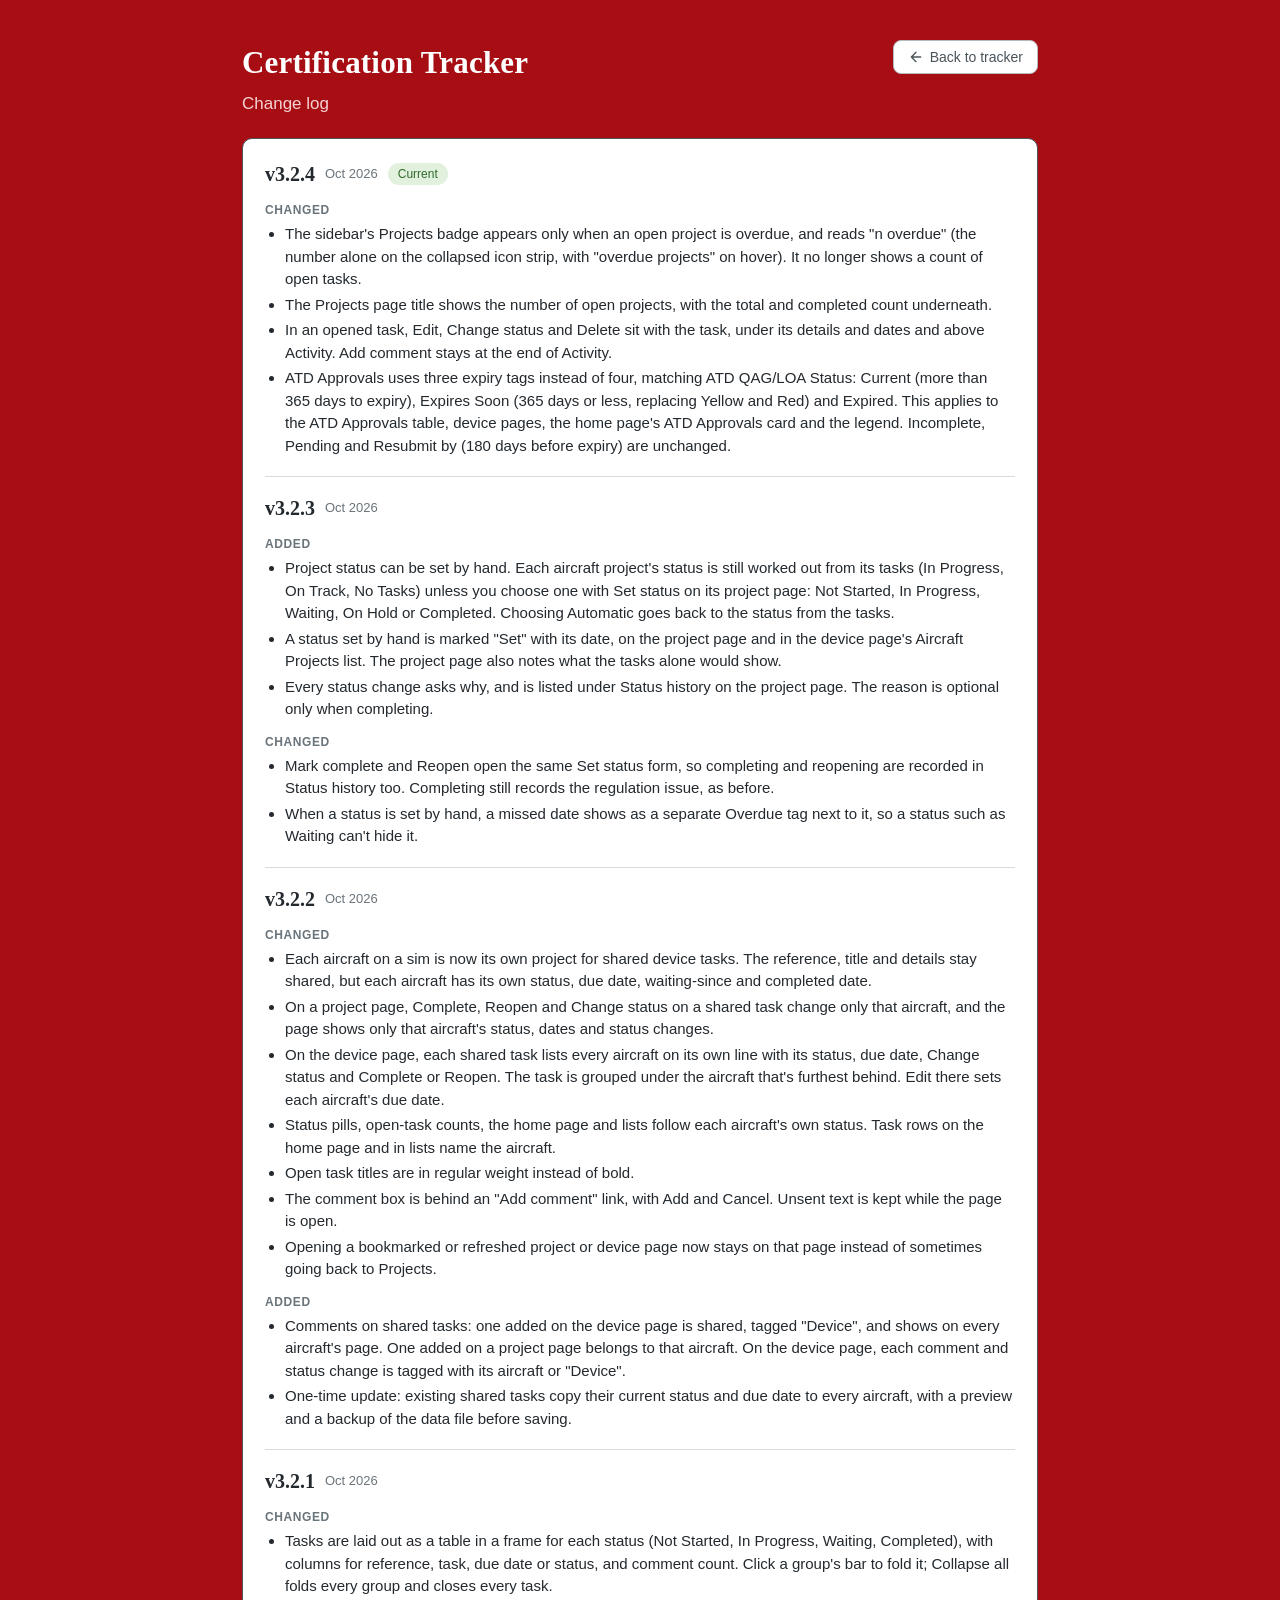
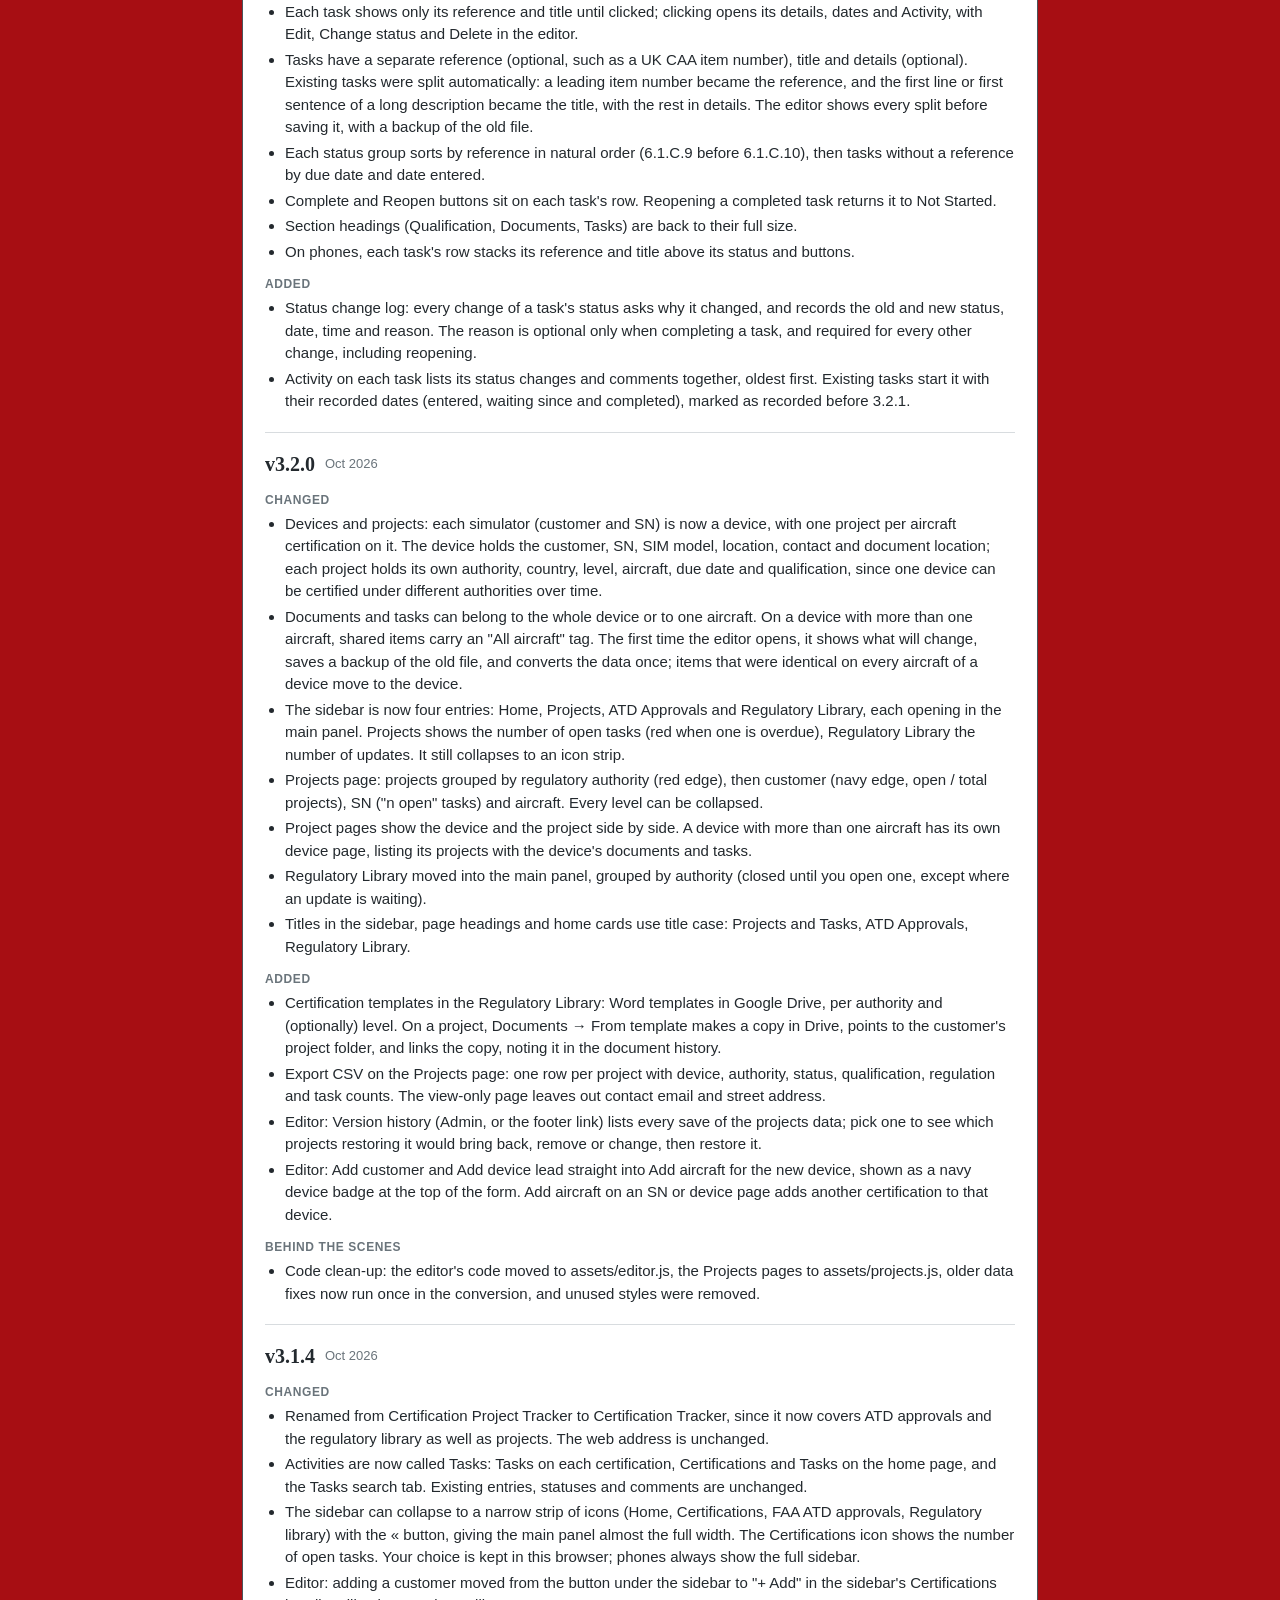
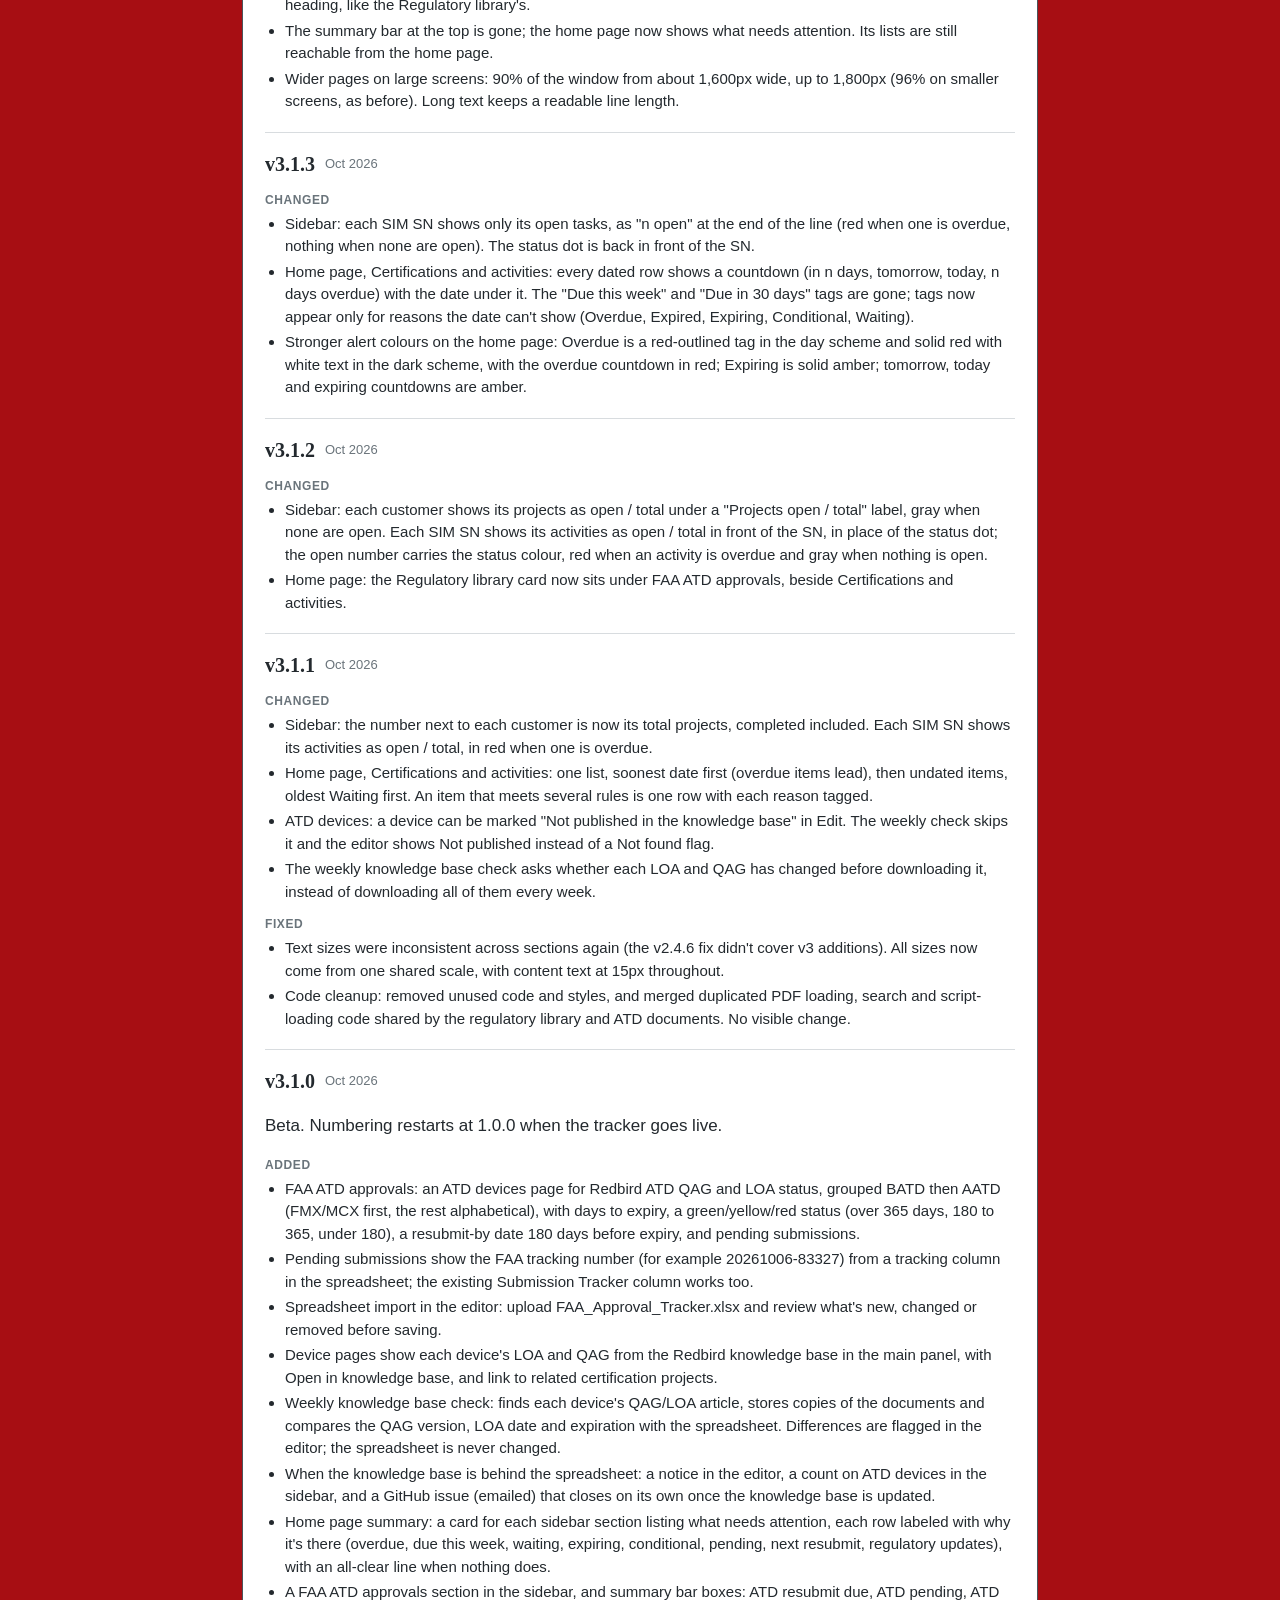
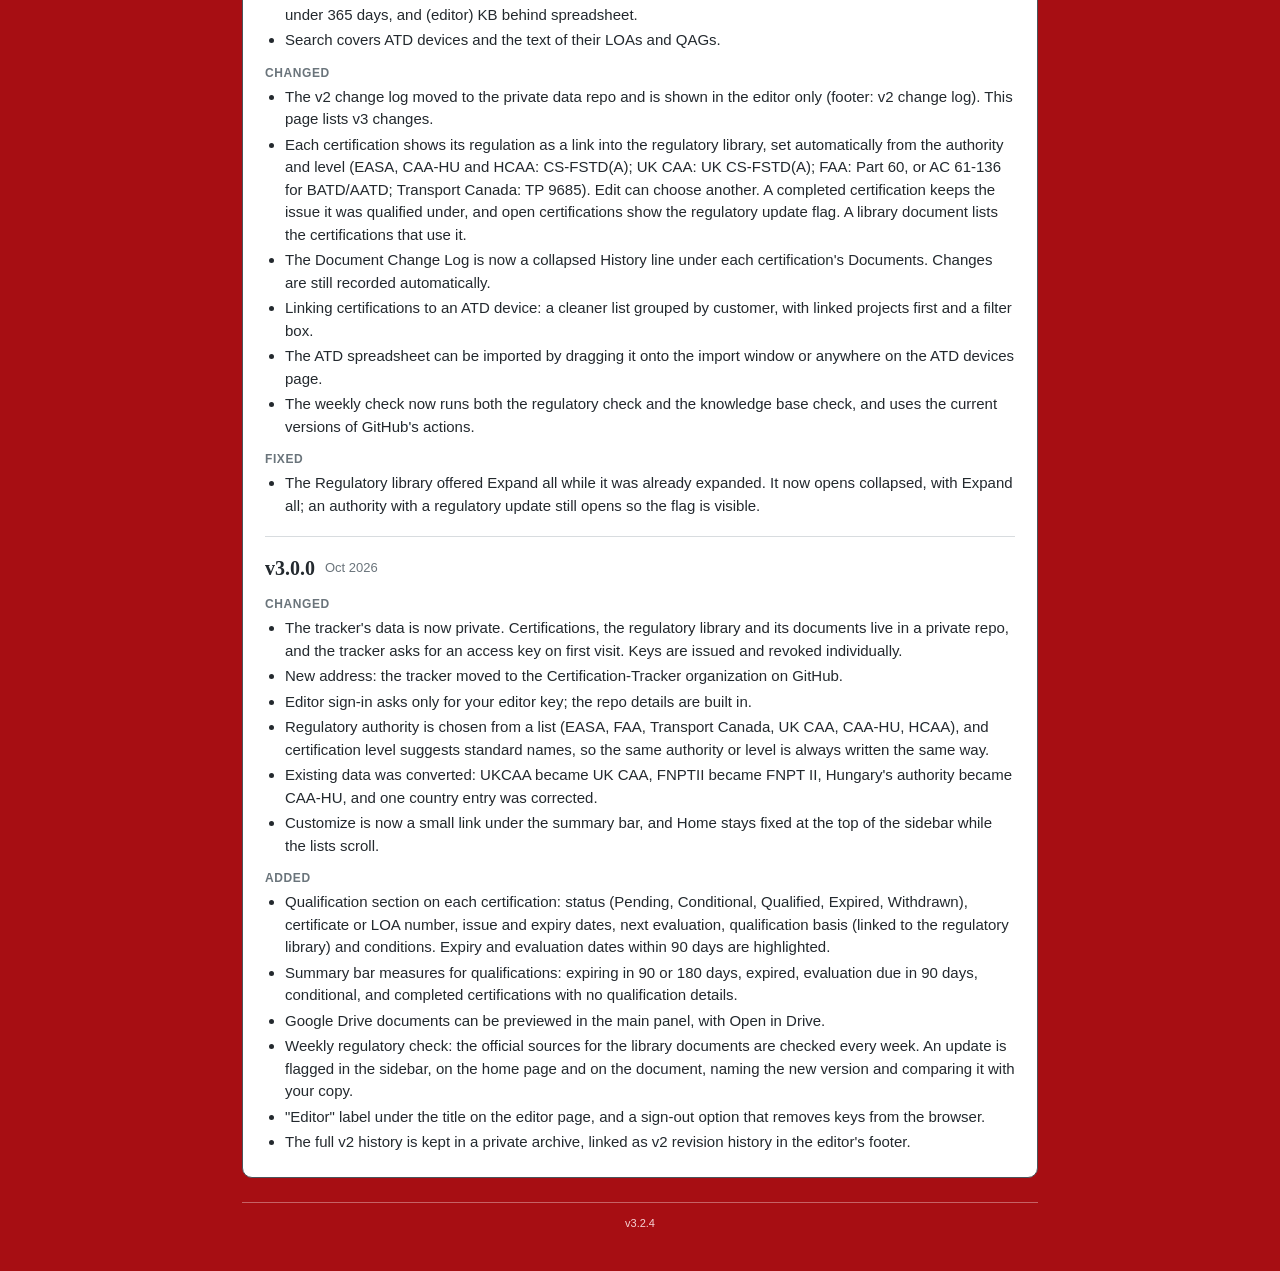
==== commit a1aef568: "v3.2.4" ====
--- a/changelog.html
+++ b/changelog.html
@@ -4,7 +4,7 @@
 <meta charset="UTF-8">
 <meta name="viewport" content="width=device-width, initial-scale=1">
 <title>Change log — Certification Tracker</title>
-<link rel="stylesheet" href="assets/tracker.css?v=3.2.3">
+<link rel="stylesheet" href="assets/tracker.css?v=3.2.4">
 <style>
   /* Change log page: shared colors and base styles come from assets/tracker.css. */
   body{padding:0;line-height:1.5;}
@@ -36,8 +36,18 @@
     <button class="back" id="back-btn" type="button"><svg viewBox="0 0 24 24" fill="none" stroke="currentColor" stroke-width="2" stroke-linecap="round" stroke-linejoin="round" aria-hidden="true"><path d="M19 12H5M12 19l-7-7 7-7"/></svg>Back to tracker</button>
   </header>
   <main class="card">
+      <section class="ver" id="v3.2.4">
+        <h2 class="vh"><span class="vn">v3.2.4</span> <span class="vd">Oct 2026</span> <span class="cur">Current</span></h2>
+        <h3 class="grp">Changed</h3>
+        <ul>
+          <li>The sidebar's Projects badge appears only when an open project is overdue, and reads "n overdue" (the number alone on the collapsed icon strip, with "overdue projects" on hover). It no longer shows a count of open tasks.</li>
+          <li>The Projects page title shows the number of open projects, with the total and completed count underneath.</li>
+          <li>In an opened task, Edit, Change status and Delete sit with the task, under its details and dates and above Activity. Add comment stays at the end of Activity.</li>
+          <li>ATD Approvals uses three expiry tags instead of four, matching ATD QAG/LOA Status: Current (more than 365 days to expiry), Expires Soon (365 days or less, replacing Yellow and Red) and Expired. This applies to the ATD Approvals table, device pages, the home page's ATD Approvals card and the legend. Incomplete, Pending and Resubmit by (180 days before expiry) are unchanged.</li>
+        </ul>
+      </section>
       <section class="ver" id="v3.2.3">
-        <h2 class="vh"><span class="vn">v3.2.3</span> <span class="vd">Oct 2026</span> <span class="cur">Current</span></h2>
+        <h2 class="vh"><span class="vn">v3.2.3</span> <span class="vd">Oct 2026</span></h2>
         <h3 class="grp">Added</h3>
         <ul>
           <li>Project status can be set by hand. Each aircraft project's status is still worked out from its tasks (In Progress, On Track, No Tasks) unless you choose one with Set status on its project page: Not Started, In Progress, Waiting, On Hold or Completed. Choosing Automatic goes back to the status from the tasks.</li>
@@ -205,7 +215,7 @@
         </ul>
       </section>
   </main>
-  <div class="version-footer">v3.2.3</div>
+  <div class="version-footer">v3.2.4</div>
 </div>
 <script>
 // Return to whichever tracker page opened this one; otherwise go to the view-only page.
--- a/assets/tracker.css
+++ b/assets/tracker.css
@@ -284,6 +284,7 @@
 .nav-badge{flex-shrink:0;min-width:20px;padding:1px 6px;border-radius:99px;background:var(--slate);color:#FFFFFF;font-family:var(--sans);font-size:var(--fs-2xs);font-weight:700;line-height:16px;text-align:center;}
 .nav-badge.late{background:var(--alert);}
 .nav-badge.gold{background:var(--gold);}
+.nav-badge.wide{padding:1px 8px;white-space:nowrap;}   /* 3.2.4: "2 overdue" */
 @media (prefers-color-scheme: dark){ .nav-badge{color:#1A1F23;} .nav-badge.late{color:#FFFFFF;background:#E24B4A;} }
 .side-collapse{flex-shrink:0;display:inline-flex;align-items:center;justify-content:center;width:30px;height:30px;padding:0;border:none;border-radius:8px;background:none;color:var(--ink-faint);}
 .side-collapse:hover{background:var(--hover);color:var(--ink);}
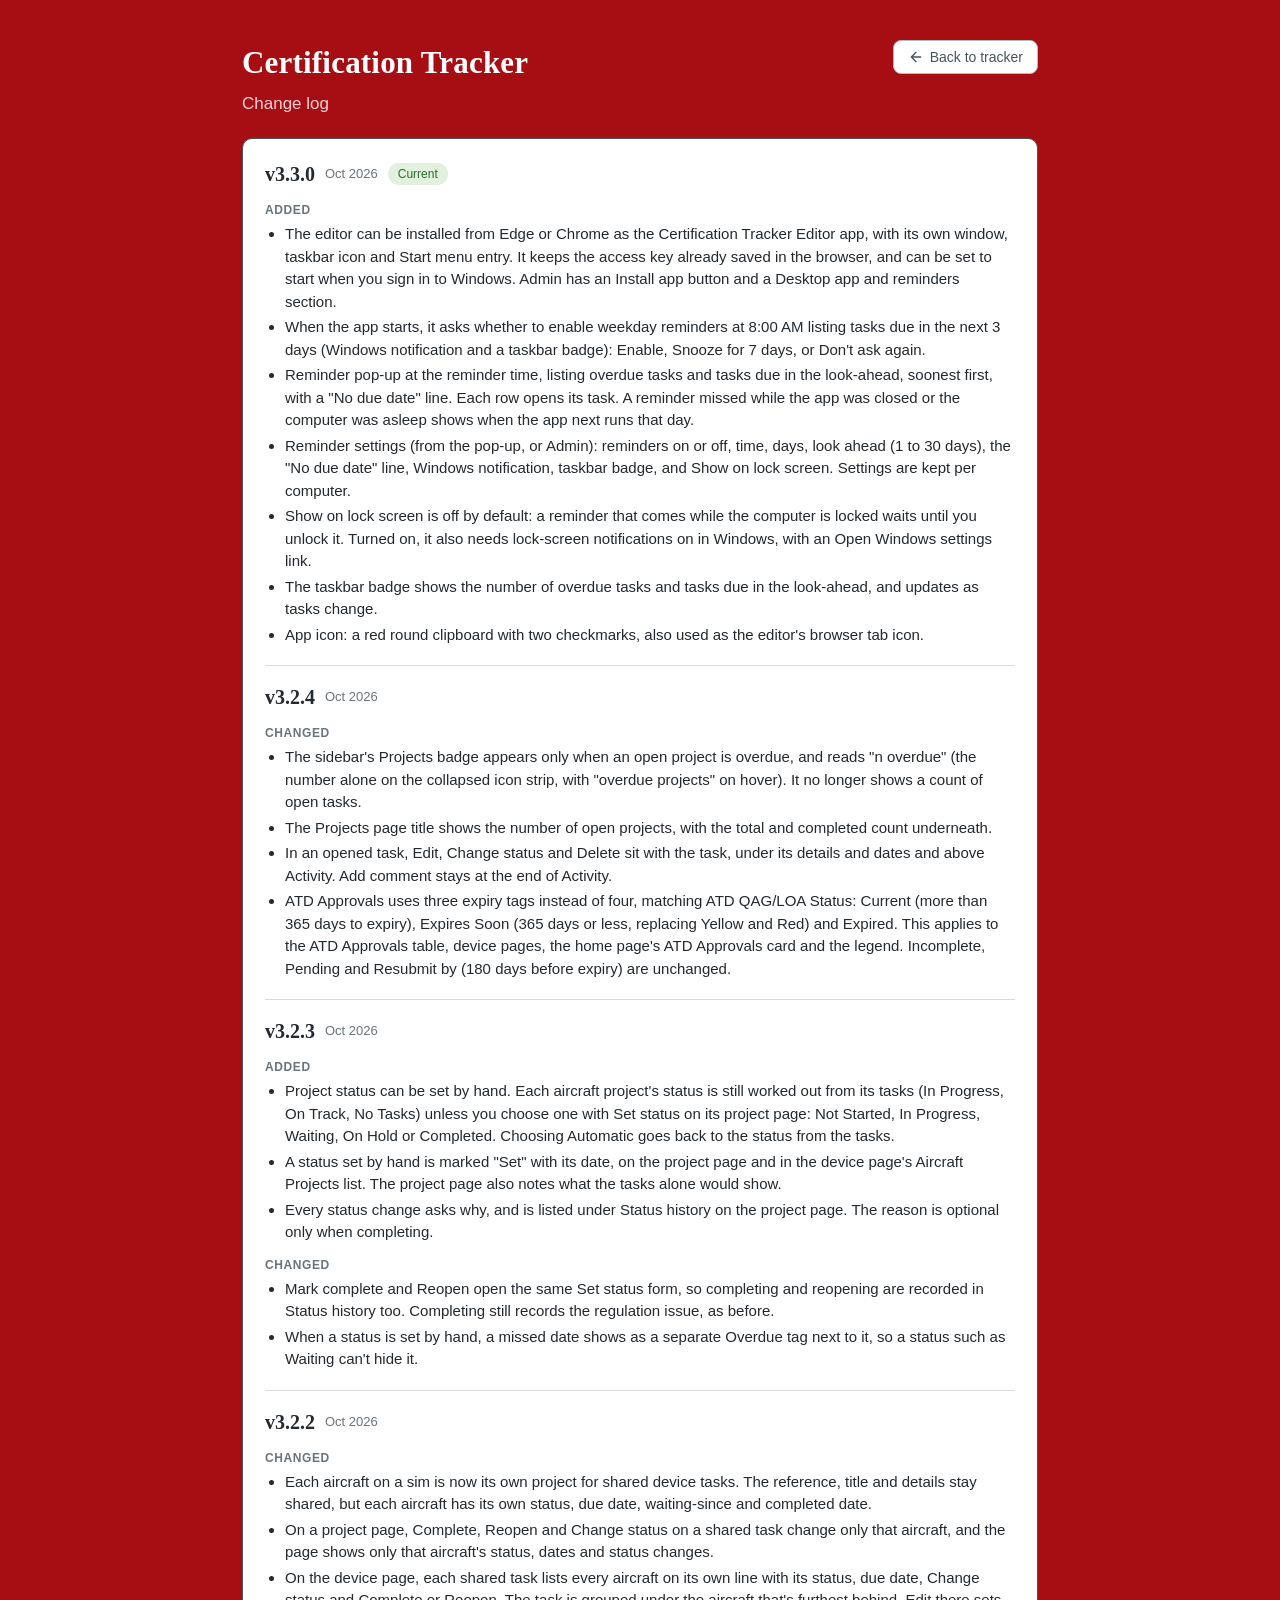
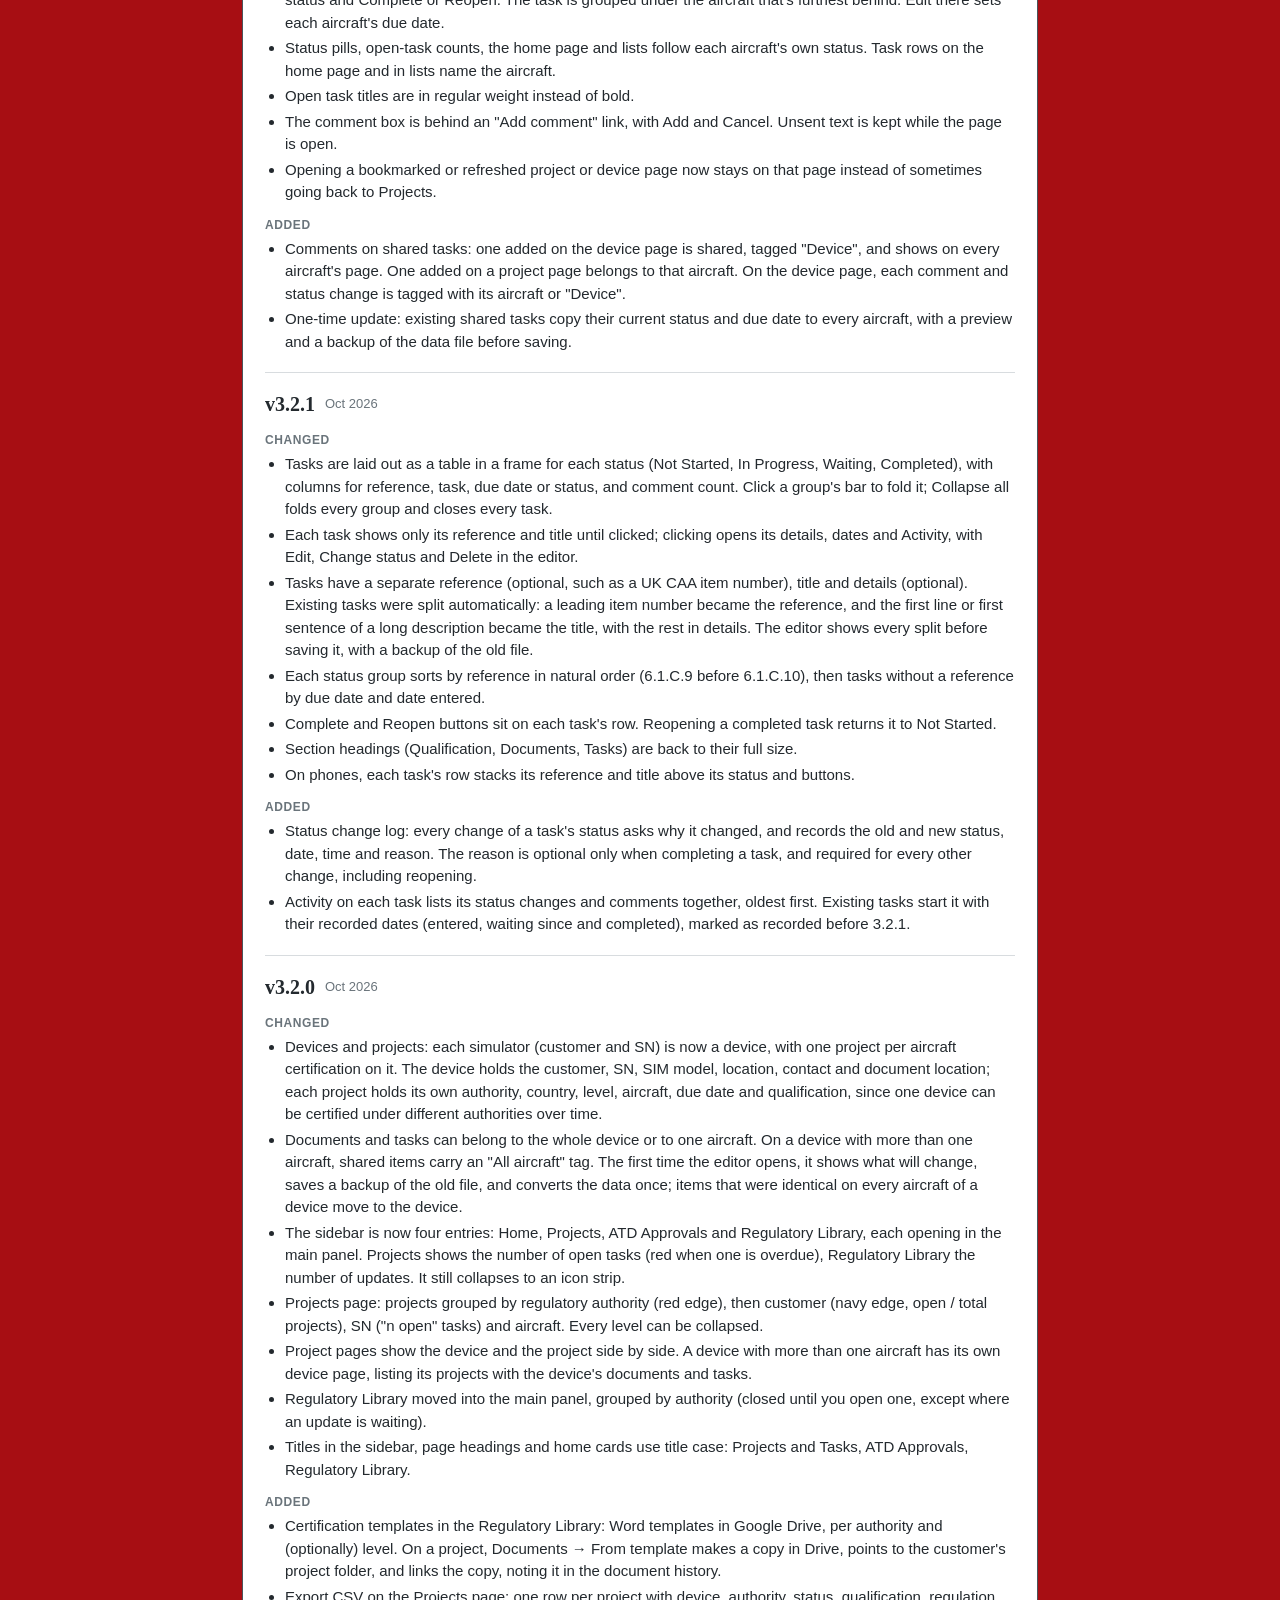
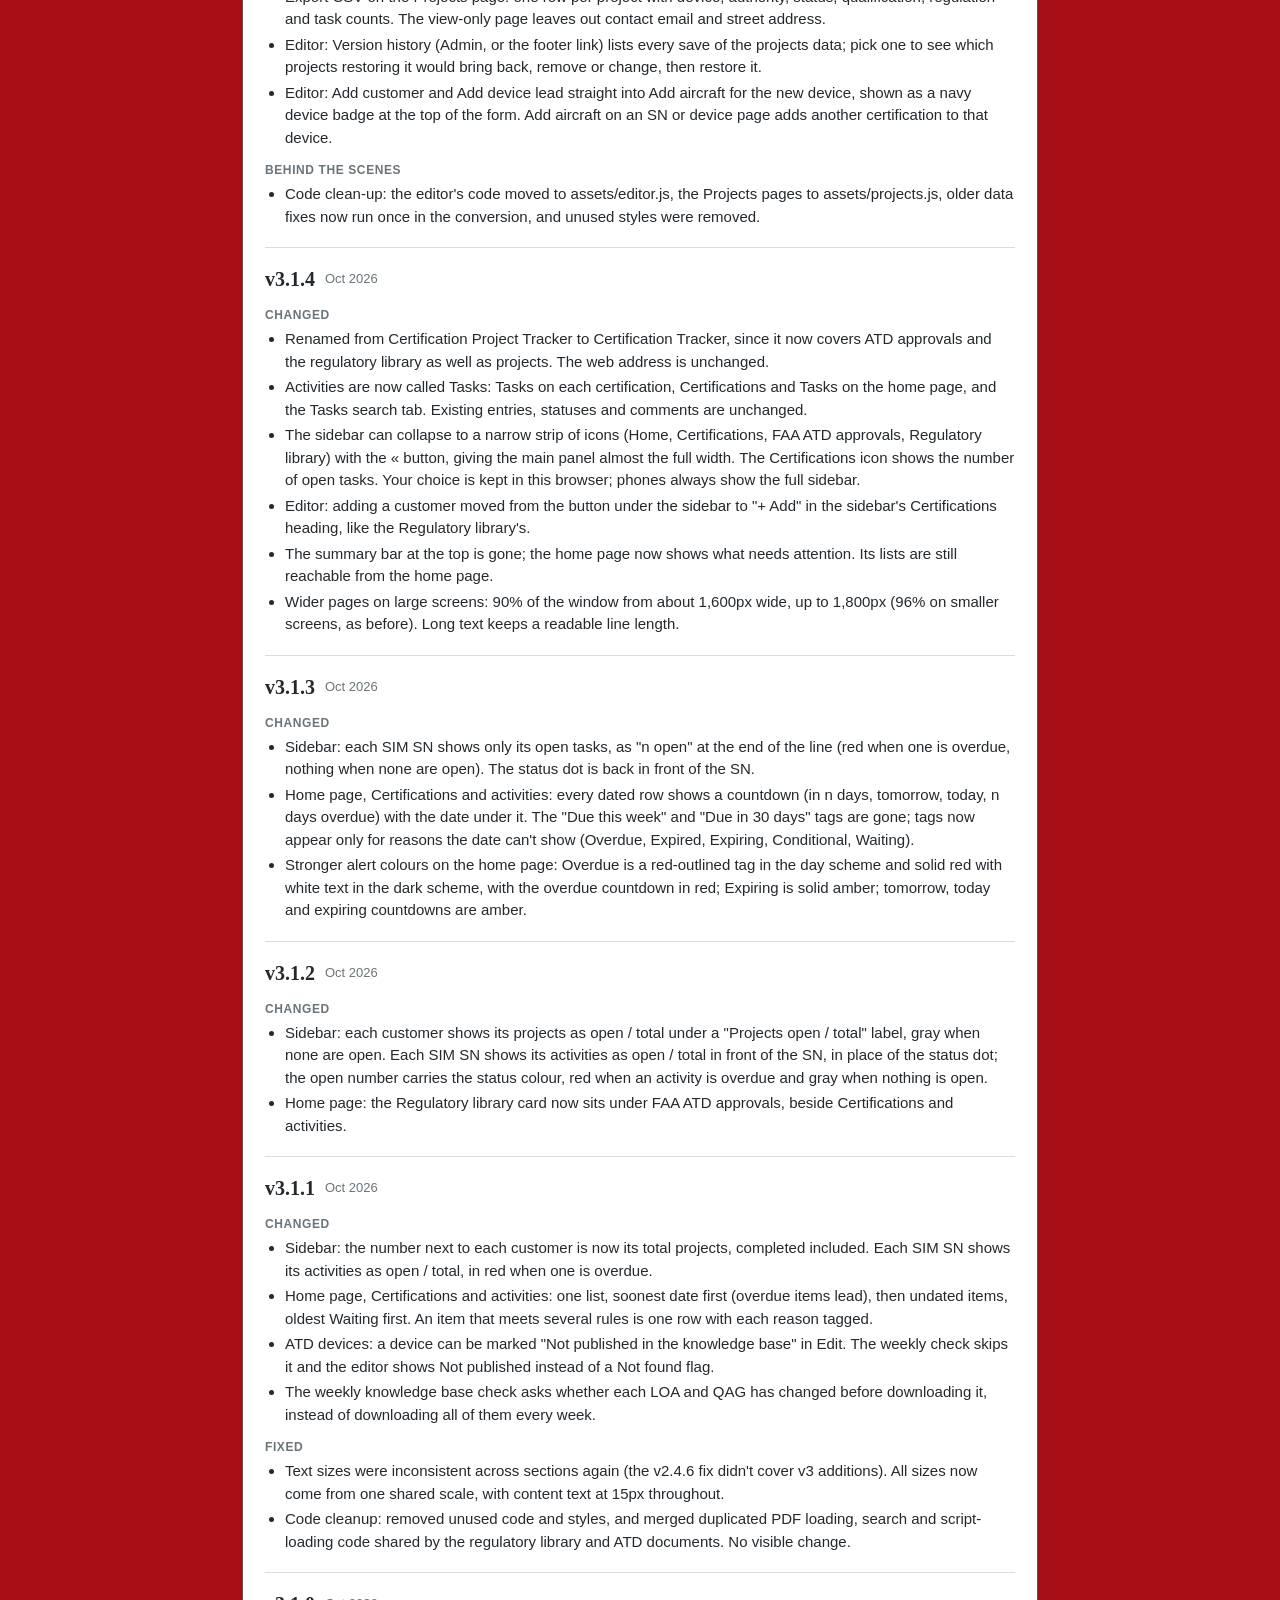
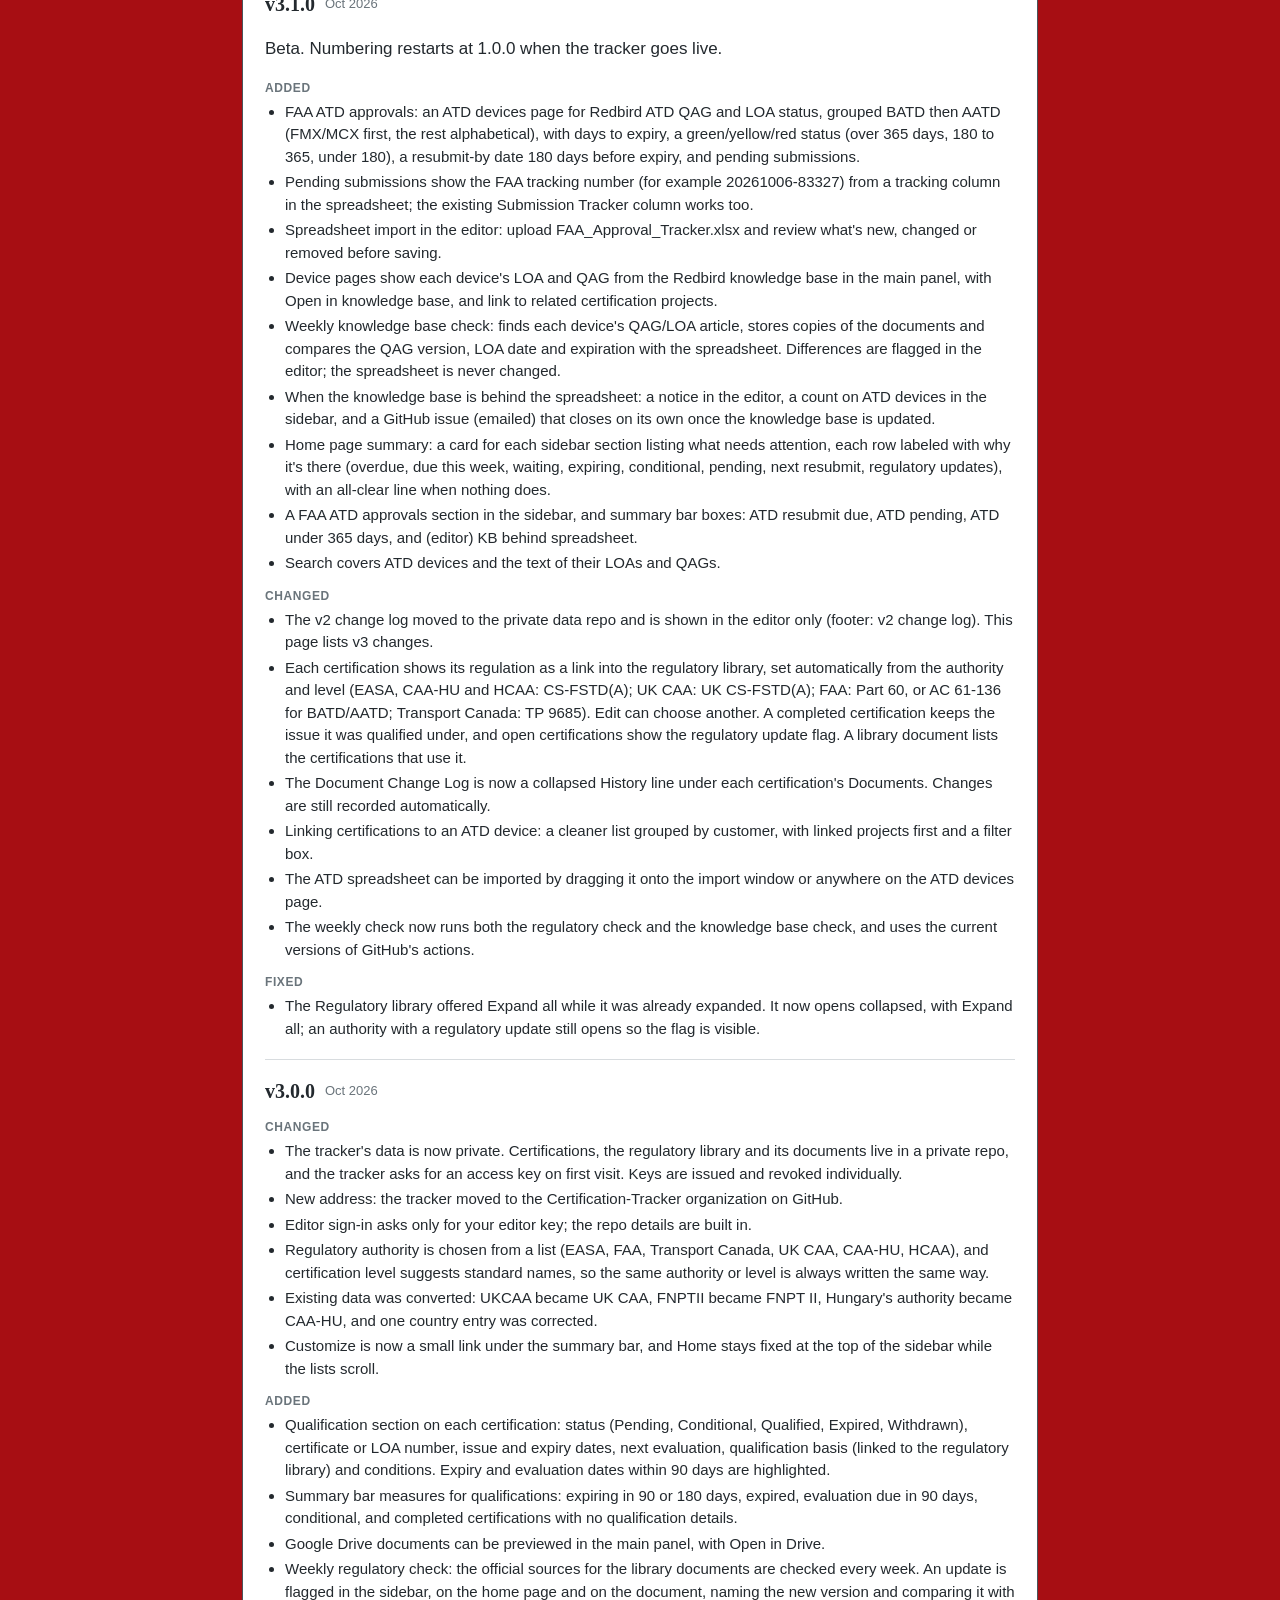
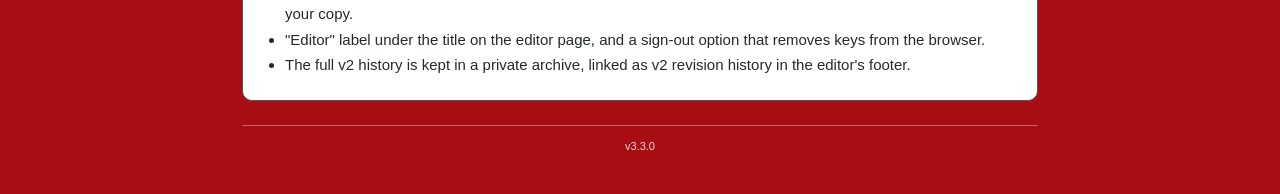
==== commit b634c574: "v.3.3.0" ====
--- a/changelog.html
+++ b/changelog.html
@@ -4,7 +4,7 @@
 <meta charset="UTF-8">
 <meta name="viewport" content="width=device-width, initial-scale=1">
 <title>Change log — Certification Tracker</title>
-<link rel="stylesheet" href="assets/tracker.css?v=3.2.4">
+<link rel="stylesheet" href="assets/tracker.css?v=3.3.0">
 <style>
   /* Change log page: shared colors and base styles come from assets/tracker.css. */
   body{padding:0;line-height:1.5;}
@@ -36,8 +36,21 @@
     <button class="back" id="back-btn" type="button"><svg viewBox="0 0 24 24" fill="none" stroke="currentColor" stroke-width="2" stroke-linecap="round" stroke-linejoin="round" aria-hidden="true"><path d="M19 12H5M12 19l-7-7 7-7"/></svg>Back to tracker</button>
   </header>
   <main class="card">
+      <section class="ver" id="v3.3.0">
+        <h2 class="vh"><span class="vn">v3.3.0</span> <span class="vd">Oct 2026</span> <span class="cur">Current</span></h2>
+        <h3 class="grp">Added</h3>
+        <ul>
+          <li>The editor can be installed from Edge or Chrome as the Certification Tracker Editor app, with its own window, taskbar icon and Start menu entry. It keeps the access key already saved in the browser, and can be set to start when you sign in to Windows. Admin has an Install app button and a Desktop app and reminders section.</li>
+          <li>When the app starts, it asks whether to enable weekday reminders at 8:00 AM listing tasks due in the next 3 days (Windows notification and a taskbar badge): Enable, Snooze for 7 days, or Don't ask again.</li>
+          <li>Reminder pop-up at the reminder time, listing overdue tasks and tasks due in the look-ahead, soonest first, with a "No due date" line. Each row opens its task. A reminder missed while the app was closed or the computer was asleep shows when the app next runs that day.</li>
+          <li>Reminder settings (from the pop-up, or Admin): reminders on or off, time, days, look ahead (1 to 30 days), the "No due date" line, Windows notification, taskbar badge, and Show on lock screen. Settings are kept per computer.</li>
+          <li>Show on lock screen is off by default: a reminder that comes while the computer is locked waits until you unlock it. Turned on, it also needs lock-screen notifications on in Windows, with an Open Windows settings link.</li>
+          <li>The taskbar badge shows the number of overdue tasks and tasks due in the look-ahead, and updates as tasks change.</li>
+          <li>App icon: a red round clipboard with two checkmarks, also used as the editor's browser tab icon.</li>
+        </ul>
+      </section>
       <section class="ver" id="v3.2.4">
-        <h2 class="vh"><span class="vn">v3.2.4</span> <span class="vd">Oct 2026</span> <span class="cur">Current</span></h2>
+        <h2 class="vh"><span class="vn">v3.2.4</span> <span class="vd">Oct 2026</span></h2>
         <h3 class="grp">Changed</h3>
         <ul>
           <li>The sidebar's Projects badge appears only when an open project is overdue, and reads "n overdue" (the number alone on the collapsed icon strip, with "overdue projects" on hover). It no longer shows a count of open tasks.</li>
@@ -215,7 +228,7 @@
         </ul>
       </section>
   </main>
-  <div class="version-footer">v3.2.4</div>
+  <div class="version-footer">v3.3.0</div>
 </div>
 <script>
 // Return to whichever tracker page opened this one; otherwise go to the view-only page.
--- a/assets/tracker.css
+++ b/assets/tracker.css
@@ -750,3 +750,56 @@
 .cv-table{width:100%;border-collapse:collapse;table-layout:fixed;font-size:var(--fs-sm);}
 .cv-table th{text-align:left;font-size:var(--fs-2xs);font-weight:600;color:var(--ink-faint);padding:3px 6px;border-bottom:1px solid var(--line);}
 .cv-table td{padding:5px 6px;border-bottom:1px solid var(--line);vertical-align:top;overflow-wrap:anywhere;}
+
+/* ===== Editor app (3.3.0): startup prompt, reminder pop-up, reminder settings ===== */
+.modal.modal-narrow{max-width:min(440px, 92vw);}
+.sp-head{display:flex;gap:12px;align-items:flex-start;}
+.sp-bell{flex:none;width:34px;height:34px;border-radius:50%;background:var(--neutral-bg);color:var(--accent);display:inline-flex;align-items:center;justify-content:center;}
+.sp-bell svg{width:18px;height:18px;}
+.sp-question{margin:0 0 4px;font-size:var(--fs-body);font-weight:700;color:var(--ink);line-height:1.45;}
+.sp-sub{margin:0;font-size:var(--fs-sm);color:var(--ink-soft);}
+.sp-gap{flex:1;}
+.sp-actions{flex-wrap:wrap;}
+.sp-never{color:var(--ink-faint);text-decoration:none;}
+.sp-never:hover{color:var(--ink);text-decoration:underline;}
+.rem-head{display:flex;align-items:baseline;justify-content:space-between;gap:10px;flex-wrap:wrap;margin-bottom:8px;}
+.rem-head h3{margin:0;}
+.rem-when{font-size:var(--fs-xs);color:var(--ink-faint);}
+.rem-list{max-height:min(60vh, 520px);overflow-y:auto;border-top:1px solid var(--line);}
+.rem-row{display:flex;align-items:center;justify-content:space-between;gap:12px;width:100%;border:none;border-bottom:1px solid var(--line);background:none;padding:9px 4px;text-align:left;color:var(--ink);cursor:pointer;}
+.rem-row:hover{background:var(--hover);}
+.rem-main{display:flex;flex-direction:column;min-width:0;}
+.rem-task{font-size:var(--fs-body);overflow-wrap:anywhere;}
+.rem-where{font-size:var(--fs-xs);color:var(--ink-faint);}
+.rem-muted{color:var(--ink-soft);}
+.rem-side{flex:none;font-size:var(--fs-sm);color:var(--ink-soft);white-space:nowrap;}
+.rem-today{color:var(--rust);font-weight:700;}
+.rem-empty{margin:12px 4px;color:var(--ink-soft);font-size:var(--fs-body);}
+.rem-actions{flex-wrap:wrap;}
+.rem-settings{display:inline-flex;align-items:center;gap:5px;font-size:var(--fs-sm);color:var(--action-ink);text-decoration:none;}
+.rem-settings:hover{text-decoration:underline;}
+.rem-settings svg{width:15px;height:15px;}
+.rs-perm{background:var(--gold-bg);color:var(--gold);border-radius:8px;padding:8px 12px;margin:0 0 10px;font-size:var(--fs-sm);}
+.rs-perm p{margin:2px 0;}
+.rs-row{display:flex;align-items:center;justify-content:space-between;gap:12px;padding:10px 0;border-bottom:1px solid var(--line);font-size:var(--fs-ui);color:var(--ink);cursor:pointer;}
+.rs-row-last{border-bottom:none;padding-bottom:4px;}
+.rs-input{font-family:var(--sans);font-size:var(--fs-input);padding:6px 8px;border:1px solid var(--line);border-radius:8px;background:var(--field-bg);color:var(--ink);}
+#rs-time{width:130px;}
+#rs-ahead{width:70px;}
+.rs-ahead{display:inline-flex;align-items:center;gap:6px;color:var(--ink-soft);font-size:var(--fs-sm);}
+.rs-days{display:flex;flex-wrap:wrap;gap:4px;justify-content:flex-end;}
+.rs-days label{cursor:pointer;}
+.rs-days input{position:absolute;opacity:0;width:1px;height:1px;}
+.rs-days span{display:inline-block;font-size:var(--fs-xs);padding:4px 8px;border-radius:8px;border:1px solid var(--line-strong);color:var(--ink-soft);}
+.rs-days input:checked + span{background:var(--accent);border-color:var(--accent);color:#FFFFFF;}
+.rs-days input:focus-visible + span{outline:2px solid var(--action-ink);outline-offset:1px;}
+.rs-switch{appearance:none;-webkit-appearance:none;flex:none;width:38px;height:22px;border-radius:11px;background:var(--line-strong);position:relative;cursor:pointer;margin:0;transition:background .15s;}
+.rs-switch::after{content:"";position:absolute;left:3px;top:3px;width:16px;height:16px;border-radius:50%;background:#FFFFFF;transition:left .15s;}
+.rs-switch:checked{background:var(--accent);}
+.rs-switch:checked::after{left:19px;}
+.rs-switch:focus-visible{outline:2px solid var(--action-ink);outline-offset:2px;}
+.rs-note{margin:2px 0 8px;line-height:1.45;}
+.rs-note a{color:var(--action-ink);}
+.rs-allow{height:28px;padding:0 10px;margin-left:4px;}
+.rs-off{opacity:0.5;}
+.rs-off .rs-row,.rs-off input{cursor:default;}
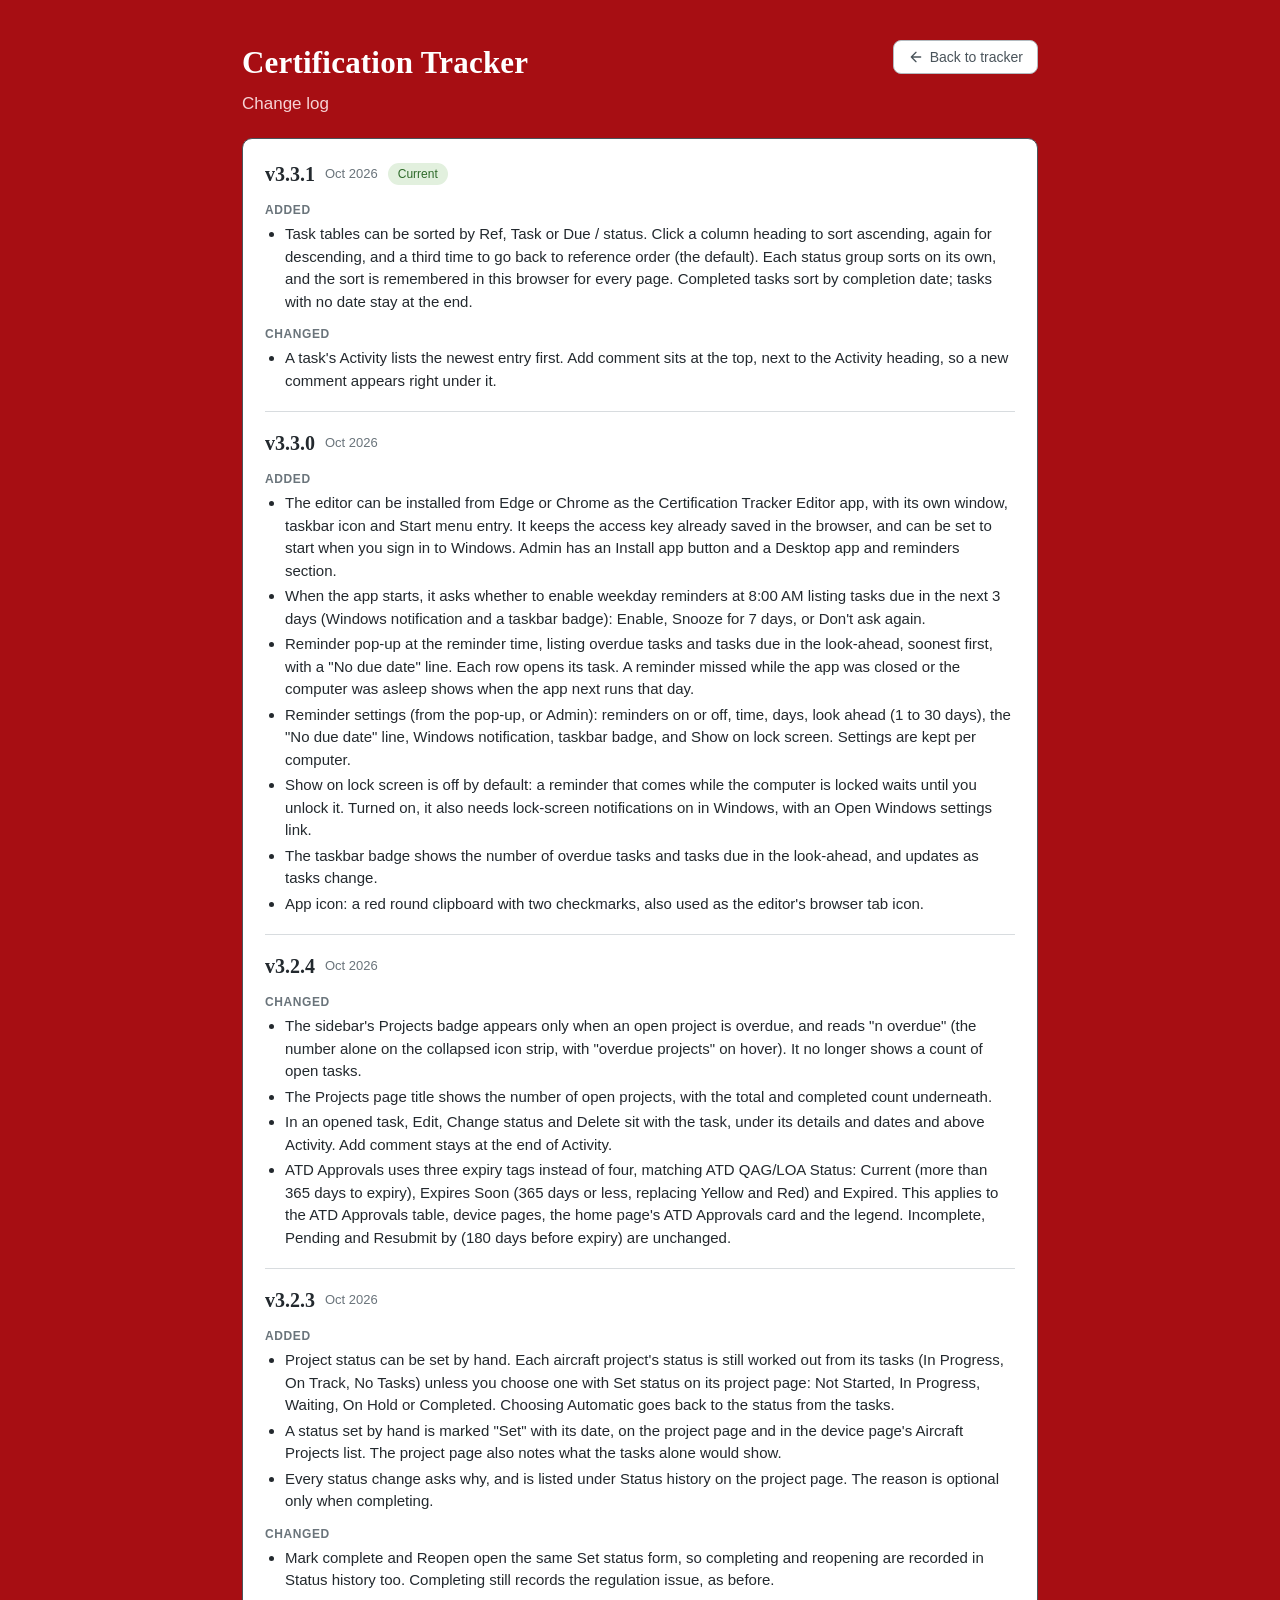
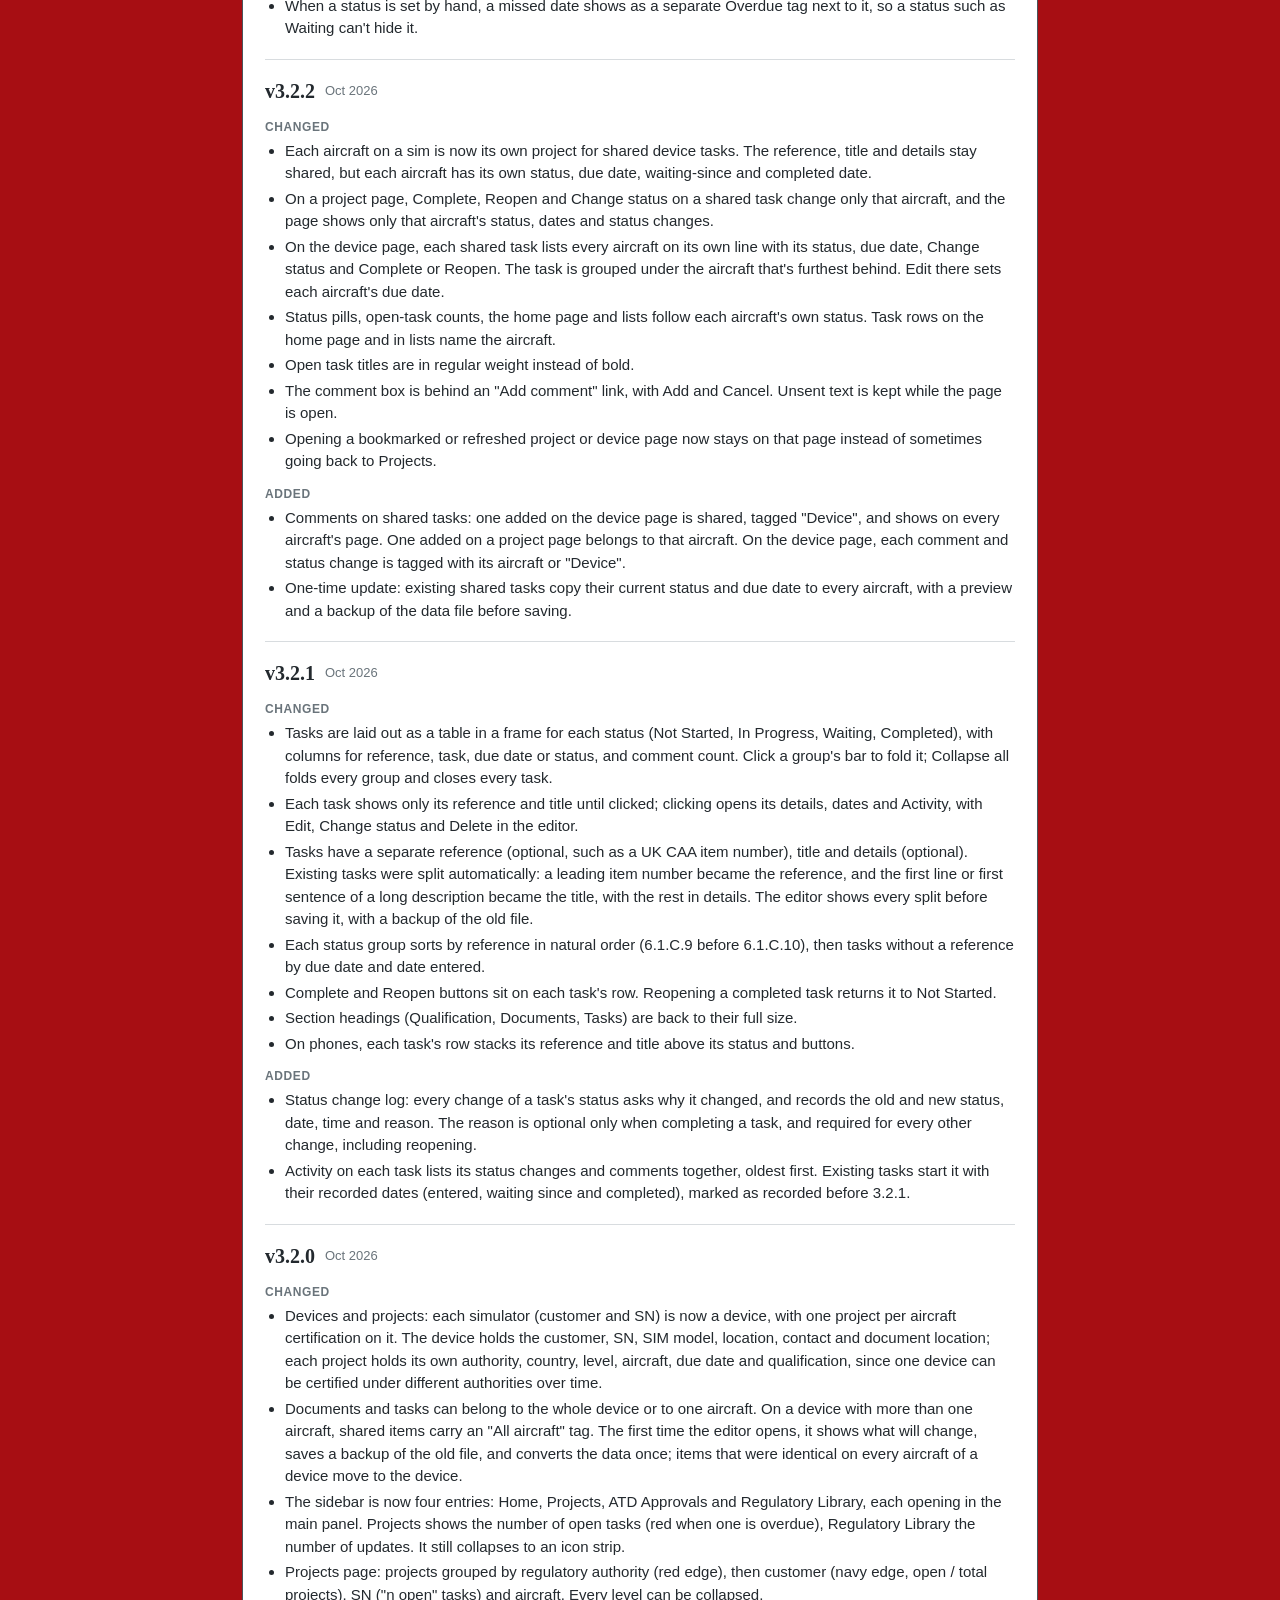
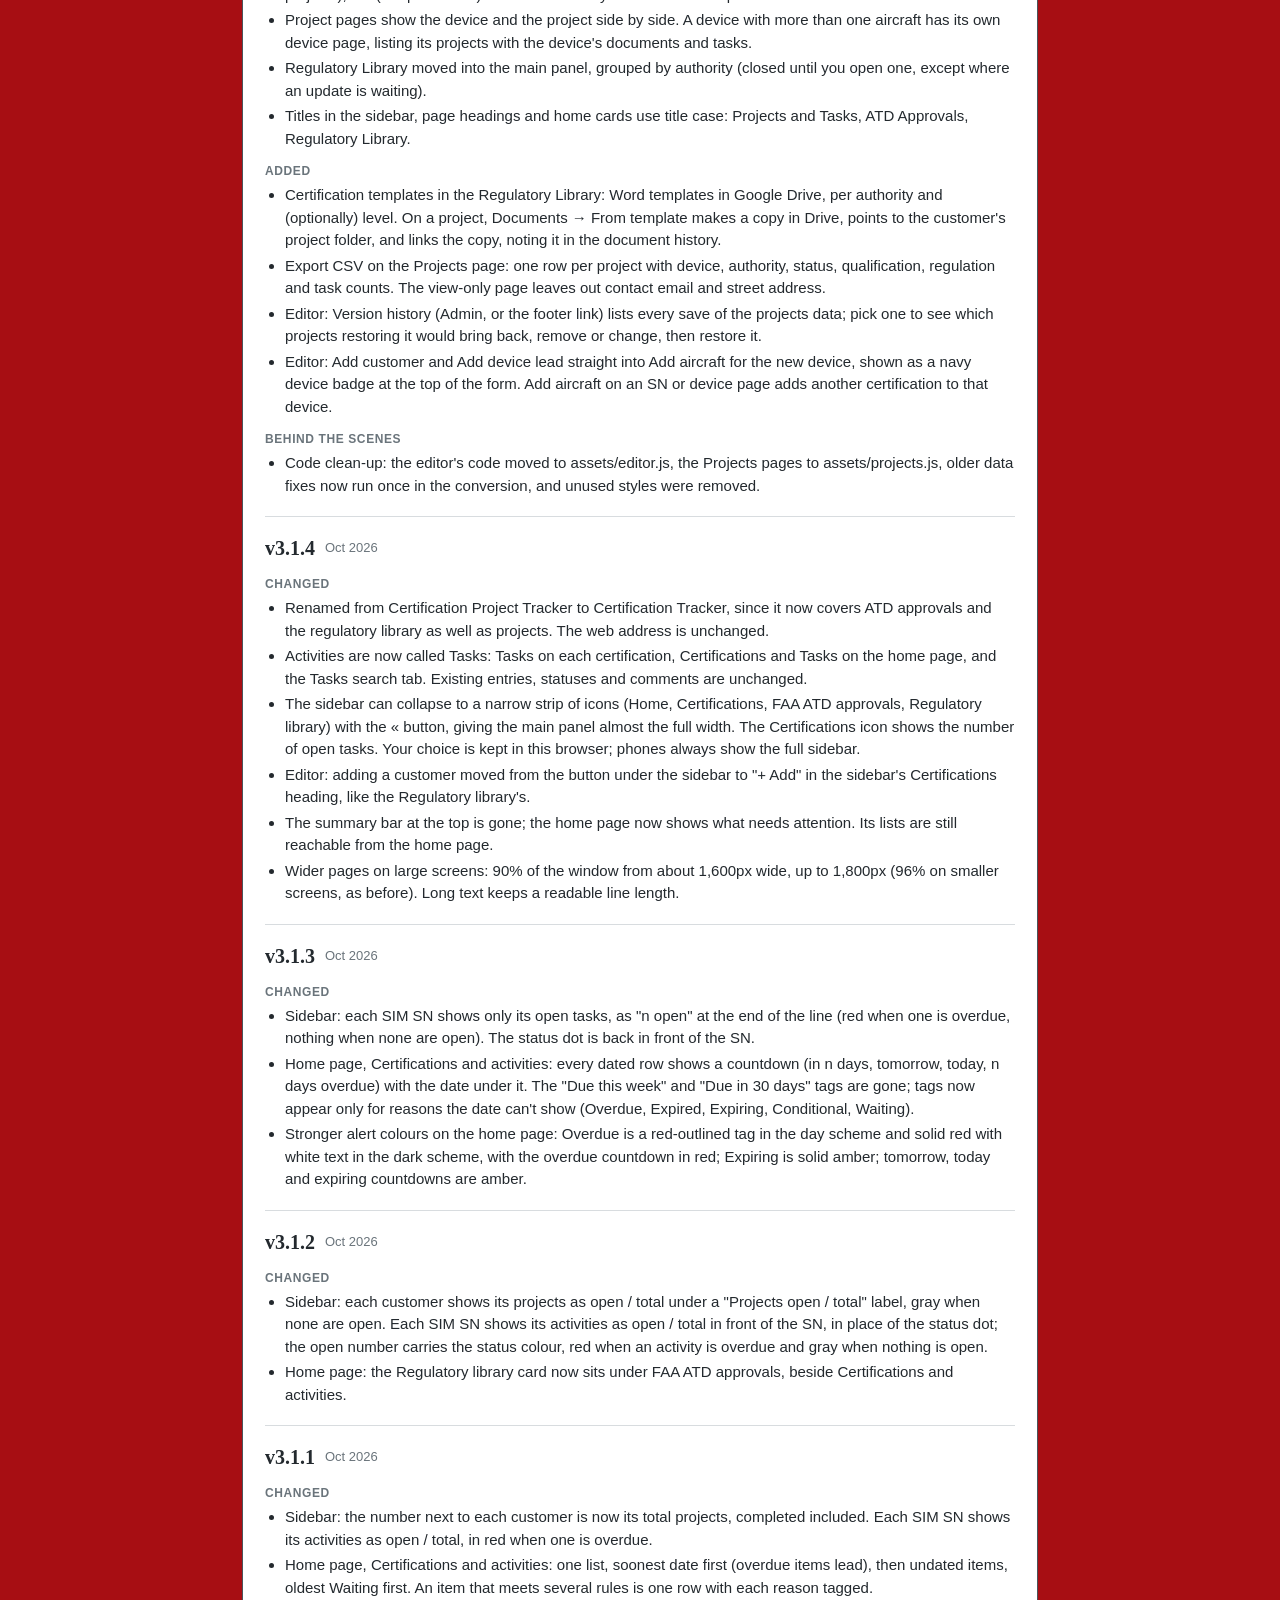
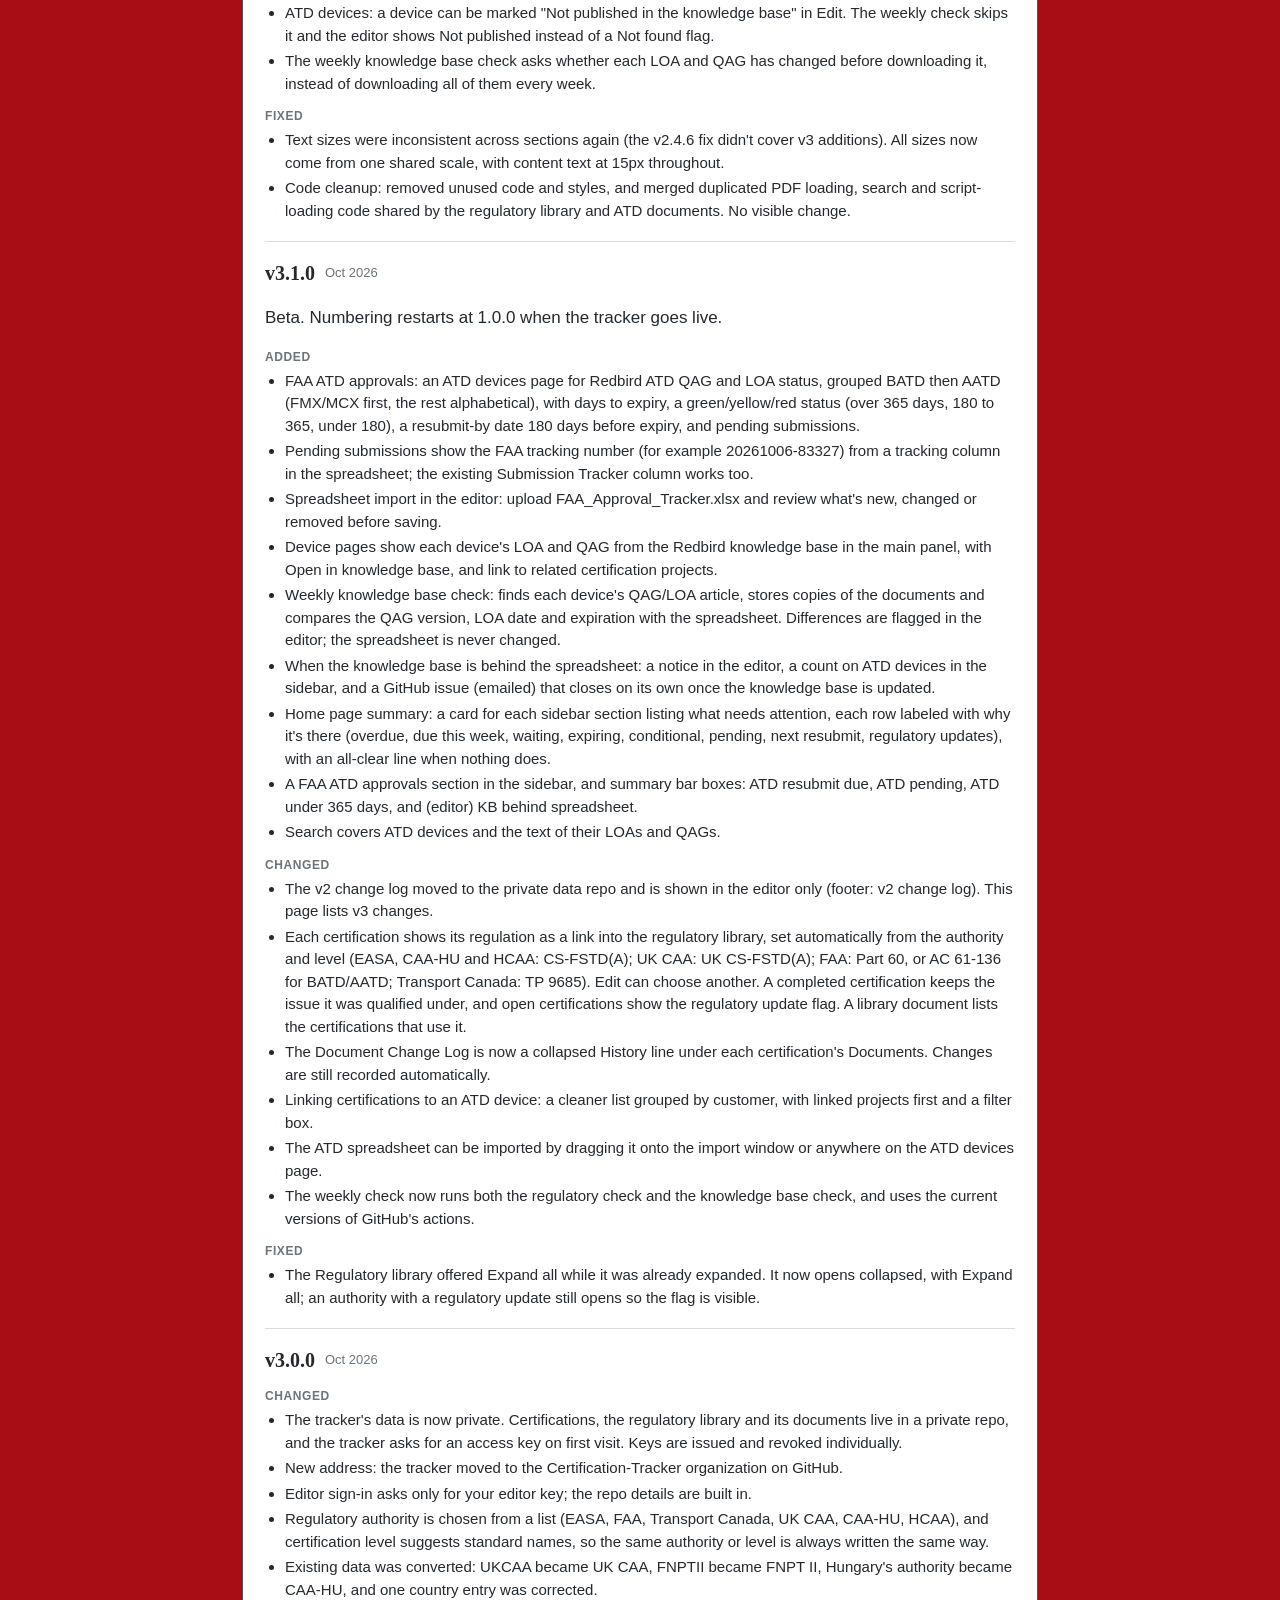
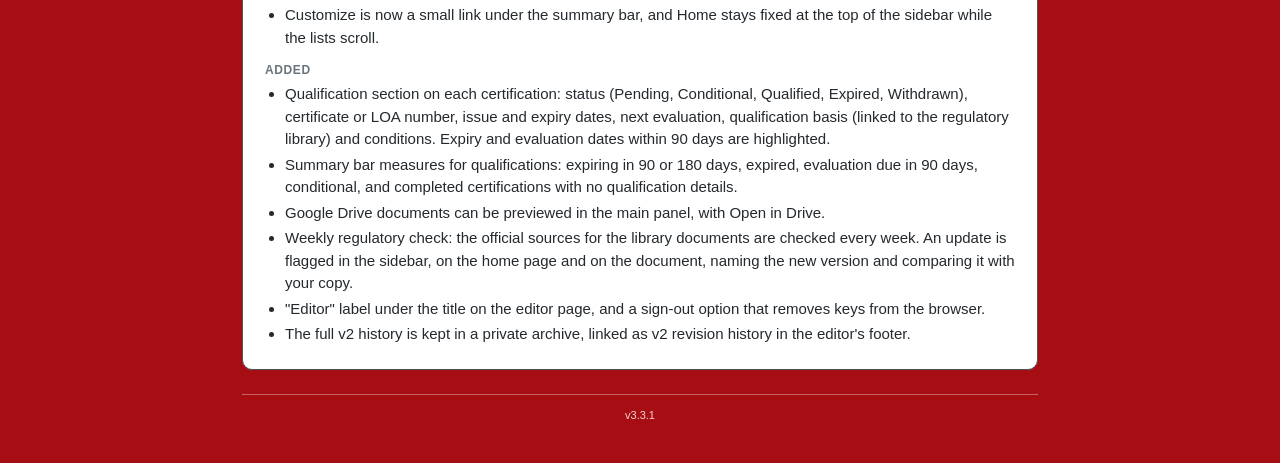
==== commit 1b11d841: "v.3.3.1" ====
--- a/changelog.html
+++ b/changelog.html
@@ -4,7 +4,7 @@
 <meta charset="UTF-8">
 <meta name="viewport" content="width=device-width, initial-scale=1">
 <title>Change log — Certification Tracker</title>
-<link rel="stylesheet" href="assets/tracker.css?v=3.3.0">
+<link rel="stylesheet" href="assets/tracker.css?v=3.3.1">
 <style>
   /* Change log page: shared colors and base styles come from assets/tracker.css. */
   body{padding:0;line-height:1.5;}
@@ -36,8 +36,19 @@
     <button class="back" id="back-btn" type="button"><svg viewBox="0 0 24 24" fill="none" stroke="currentColor" stroke-width="2" stroke-linecap="round" stroke-linejoin="round" aria-hidden="true"><path d="M19 12H5M12 19l-7-7 7-7"/></svg>Back to tracker</button>
   </header>
   <main class="card">
+      <section class="ver" id="v3.3.1">
+        <h2 class="vh"><span class="vn">v3.3.1</span> <span class="vd">Oct 2026</span> <span class="cur">Current</span></h2>
+        <h3 class="grp">Added</h3>
+        <ul>
+          <li>Task tables can be sorted by Ref, Task or Due / status. Click a column heading to sort ascending, again for descending, and a third time to go back to reference order (the default). Each status group sorts on its own, and the sort is remembered in this browser for every page. Completed tasks sort by completion date; tasks with no date stay at the end.</li>
+        </ul>
+        <h3 class="grp">Changed</h3>
+        <ul>
+          <li>A task's Activity lists the newest entry first. Add comment sits at the top, next to the Activity heading, so a new comment appears right under it.</li>
+        </ul>
+      </section>
       <section class="ver" id="v3.3.0">
-        <h2 class="vh"><span class="vn">v3.3.0</span> <span class="vd">Oct 2026</span> <span class="cur">Current</span></h2>
+        <h2 class="vh"><span class="vn">v3.3.0</span> <span class="vd">Oct 2026</span></h2>
         <h3 class="grp">Added</h3>
         <ul>
           <li>The editor can be installed from Edge or Chrome as the Certification Tracker Editor app, with its own window, taskbar icon and Start menu entry. It keeps the access key already saved in the browser, and can be set to start when you sign in to Windows. Admin has an Install app button and a Desktop app and reminders section.</li>
@@ -228,7 +239,7 @@
         </ul>
       </section>
   </main>
-  <div class="version-footer">v3.3.0</div>
+  <div class="version-footer">v3.3.1</div>
 </div>
 <script>
 // Return to whichever tracker page opened this one; otherwise go to the view-only page.
--- a/assets/tracker.css
+++ b/assets/tracker.css
@@ -478,6 +478,14 @@
 .task-details{color:var(--ink-soft);line-height:1.5;max-width:90ch;margin-bottom:6px;}
 .act-list{margin-top:10px;}
 .act-head{font-size:var(--fs-2xs);font-weight:700;color:var(--ink-faint);text-transform:uppercase;letter-spacing:0.06em;padding:4px 0;}
+.act-head-row{display:flex;align-items:center;justify-content:space-between;gap:12px;}
+.act-head-row .add-comment{margin-top:0;}
+.comment-gap{height:8px;}
+.th-sort{display:inline-flex;align-items:center;gap:4px;padding:0;border:none;background:none;font:inherit;color:inherit;cursor:pointer;}
+.th-sort:hover{color:var(--ink);text-decoration:underline;}
+.th-sort.on{color:var(--ink-soft);}
+.th-sort:focus-visible{outline:2px solid var(--action-ink);outline-offset:2px;border-radius:3px;}
+.th-arrow{font-size:9px;min-width:9px;}
 .act-item{display:grid;grid-template-columns:150px minmax(0,1fr) 26px;gap:10px;align-items:start;padding:7px 0;border-top:1px solid var(--line);font-size:var(--fs-body);}
 .act-when{font-size:var(--fs-sm);color:var(--ink-faint);padding-top:1px;}
 .act-body{min-width:0;color:var(--ink-soft);overflow-wrap:anywhere;}
